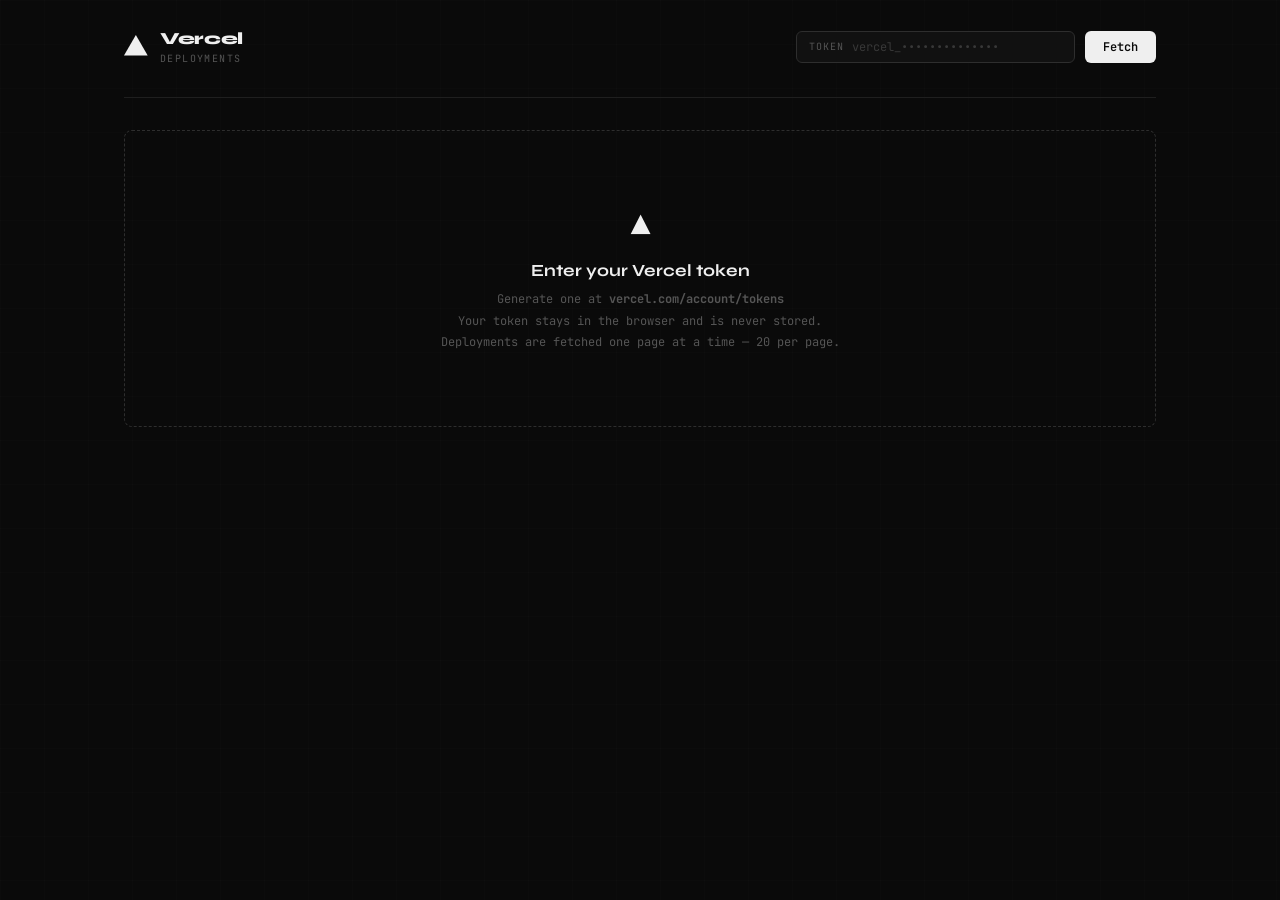
==== index.html @ 57585234 "EC" ====
<!DOCTYPE html>
<html lang="en">
<head>
  <meta charset="UTF-8" />
  <meta name="viewport" content="width=device-width, initial-scale=1.0" />
  <title>Vercel Deployments</title>
  <link href="https://fonts.googleapis.com/css2?family=JetBrains+Mono:wght@300;400;500;600&family=Syne:wght@400;600;700;800&display=swap" rel="stylesheet" />
  <style>
    :root {
      --bg: #0a0a0a;
      --surface: #111111;
      --surface2: #181818;
      --surface3: #1e1e1e;
      --border: #1f1f1f;
      --border-bright: #2e2e2e;
      --text: #efefef;
      --muted: #555;
      --green: #00e599;
      --green-dim: rgba(0,229,153,0.08);
      --yellow: #f5a623;
      --yellow-dim: rgba(245,166,35,0.08);
      --red: #ff4f4f;
      --red-dim: rgba(255,79,79,0.08);
      --blue: #4f8ef7;
      --blue-dim: rgba(79,142,247,0.08);
    }

    *, *::before, *::after { box-sizing: border-box; margin: 0; padding: 0; }

    body {
      background: var(--bg);
      color: var(--text);
      font-family: 'JetBrains Mono', monospace;
      min-height: 100vh;
      overflow-x: hidden;
    }

    body::before {
      content: '';
      position: fixed; inset: 0;
      background-image:
        linear-gradient(rgba(255,255,255,0.012) 1px, transparent 1px),
        linear-gradient(90deg, rgba(255,255,255,0.012) 1px, transparent 1px);
      background-size: 44px 44px;
      pointer-events: none; z-index: 0;
    }

    .container {
      max-width: 1080px;
      margin: 0 auto;
      padding: 0 24px 100px;
      position: relative; z-index: 1;
    }

    /* Header */
    header {
      display: flex; align-items: center; justify-content: space-between;
      padding: 28px 0 32px;
      border-bottom: 1px solid var(--border);
      margin-bottom: 32px;
      gap: 16px; flex-wrap: wrap;
    }

    .logo { display: flex; align-items: center; gap: 12px; }
    .logo svg { width: 24px; height: 24px; fill: var(--text); }
    .logo-text { font-family: 'Syne', sans-serif; font-size: 17px; font-weight: 800; letter-spacing: -0.02em; }
    .logo-sub { font-size: 10px; color: var(--muted); letter-spacing: 0.14em; text-transform: uppercase; margin-top: 3px; }

    .header-right { display: flex; align-items: center; gap: 10px; flex-wrap: wrap; }

    .token-field {
      display: flex; align-items: center; gap: 8px;
      background: var(--surface); border: 1px solid var(--border-bright);
      border-radius: 6px; padding: 7px 12px; font-size: 12px;
    }
    .token-field label { color: var(--muted); white-space: nowrap; font-size: 10px; letter-spacing: 0.1em; }
    .token-field input {
      background: transparent; border: none; outline: none;
      color: var(--text); font-family: 'JetBrains Mono', monospace;
      font-size: 12px; width: 210px;
    }
    .token-field input::placeholder { color: #383838; }

    .btn {
      background: var(--text); color: var(--bg);
      border: none; border-radius: 6px; padding: 8px 18px;
      font-family: 'JetBrains Mono', monospace; font-size: 12px; font-weight: 600;
      cursor: pointer; transition: opacity 0.15s; white-space: nowrap;
    }
    .btn:hover { opacity: 0.82; }
    .btn:disabled { opacity: 0.35; cursor: not-allowed; }

    /* Stats Bar */
    .stats-bar {
      display: grid; grid-template-columns: repeat(4,1fr);
      gap: 1px; background: var(--border);
      border: 1px solid var(--border); border-radius: 8px;
      overflow: hidden; margin-bottom: 28px;
    }
    .stat { background: var(--surface); padding: 18px 22px; display: flex; flex-direction: column; gap: 5px; }
    .stat-value { font-family: 'Syne', sans-serif; font-size: 26px; font-weight: 800; letter-spacing: -0.03em; line-height: 1; }
    .stat-label { font-size: 9px; color: var(--muted); letter-spacing: 0.14em; text-transform: uppercase; }

    /* Controls */
    .controls { display: flex; align-items: center; gap: 10px; margin-bottom: 24px; flex-wrap: wrap; }
    .search-wrap { position: relative; flex: 1; min-width: 180px; }
    .search-wrap input {
      width: 100%; background: var(--surface); border: 1px solid var(--border-bright);
      border-radius: 6px; padding: 8px 12px 8px 34px;
      color: var(--text); font-family: 'JetBrains Mono', monospace;
      font-size: 12px; outline: none; transition: border-color 0.2s;
    }
    .search-wrap input:focus { border-color: #444; }
    .search-wrap input::placeholder { color: #383838; }
    .search-icon {
      position: absolute; left: 10px; top: 50%; transform: translateY(-50%);
      color: var(--muted); font-size: 14px; pointer-events: none;
    }

    .filter-btn {
      background: var(--surface); border: 1px solid var(--border-bright);
      border-radius: 6px; padding: 8px 13px;
      color: var(--muted); font-family: 'JetBrains Mono', monospace;
      font-size: 11px; cursor: pointer; transition: all 0.15s; letter-spacing: 0.05em;
    }
    .filter-btn:hover, .filter-btn.active { border-color: #555; color: var(--text); }
    .filter-btn.active { background: var(--surface2); }

    /* Commit Group */
    .commit-group { margin-bottom: 18px; animation: groupIn 0.3s ease both; }
    @keyframes groupIn { from { opacity: 0; transform: translateY(8px); } to { opacity: 1; transform: translateY(0); } }

    .commit-header {
      display: flex; align-items: flex-start; gap: 12px;
      padding: 13px 16px;
      background: var(--surface2);
      border: 1px solid var(--border-bright);
      border-radius: 8px 8px 0 0; border-bottom: none;
    }

    .commit-dot {
      width: 8px; height: 8px; border-radius: 50%;
      background: var(--border-bright);
      margin-top: 6px; flex-shrink: 0;
    }

    .commit-info { flex: 1; min-width: 0; }

    .commit-message {
      font-family: 'Syne', sans-serif; font-size: 13px; font-weight: 700;
      color: var(--text);
      white-space: nowrap; overflow: hidden; text-overflow: ellipsis; max-width: 680px;
    }

    .commit-meta { display: flex; align-items: center; gap: 8px; margin-top: 6px; flex-wrap: wrap; }

    .commit-sha { font-size: 10px; color: var(--muted); font-family: 'JetBrains Mono', monospace; }
    .commit-sha span { color: #666; }

    .commit-branch {
      display: inline-flex; align-items: center; gap: 4px;
      background: var(--surface3); border: 1px solid var(--border-bright);
      border-radius: 4px; padding: 2px 8px; font-size: 10px; color: var(--muted);
    }

    .commit-time { font-size: 10px; color: var(--muted); }

    .deploy-count {
      font-size: 10px; color: var(--muted);
      background: var(--surface3); border: 1px solid var(--border-bright);
      border-radius: 100px; padding: 1px 8px;
    }

    /* Table inside commit group */
    .group-table-wrap {
      border: 1px solid var(--border-bright);
      border-radius: 0 0 8px 8px; overflow: hidden;
    }

    table { width: 100%; border-collapse: collapse; }

    thead tr { background: var(--surface); border-bottom: 1px solid var(--border-bright); }
    th {
      text-align: left; padding: 9px 16px;
      font-size: 10px; color: var(--muted);
      letter-spacing: 0.12em; text-transform: uppercase; font-weight: 400; white-space: nowrap;
    }

    tbody tr { border-bottom: 1px solid var(--border); transition: background 0.1s; }
    tbody tr:last-child { border-bottom: none; }
    tbody tr:hover { background: var(--surface2); }

    td { padding: 11px 16px; font-size: 12px; vertical-align: middle; }

    .project-name { font-family: 'Syne', sans-serif; font-weight: 600; font-size: 13px; color: var(--text); }

    .url-link { color: var(--muted); text-decoration: none; font-size: 11px; transition: color 0.15s; }
    .url-link:hover { color: var(--text); text-decoration: underline; }

    .badge {
      display: inline-flex; align-items: center; gap: 5px;
      padding: 3px 9px; border-radius: 100px;
      font-size: 10px; font-weight: 500; letter-spacing: 0.04em;
    }
    .badge::before { content: ''; width: 5px; height: 5px; border-radius: 50%; flex-shrink: 0; }
    .badge-ready    { background: var(--green-dim); color: var(--green); }
    .badge-ready::before { background: var(--green); box-shadow: 0 0 5px var(--green); }
    .badge-building { background: var(--yellow-dim); color: var(--yellow); }
    .badge-building::before { background: var(--yellow); animation: pulse 1s infinite; }
    .badge-error    { background: var(--red-dim); color: var(--red); }
    .badge-error::before { background: var(--red); }
    .badge-queued   { background: var(--blue-dim); color: var(--blue); }
    .badge-queued::before { background: var(--blue); }
    @keyframes pulse { 0%,100%{opacity:1}50%{opacity:.35} }

    .env-tag {
      background: var(--surface3); border: 1px solid var(--border-bright);
      border-radius: 3px; padding: 1px 7px;
      font-size: 10px; color: var(--muted); text-transform: uppercase; letter-spacing: 0.07em;
    }

    .time-ago { color: var(--muted); font-size: 11px; }

    /* Cancel buttons */
    .cancel-btn {
      display: inline-flex; align-items: center; gap: 5px;
      background: transparent;
      border: 1px solid #3a1a1a;
      border-radius: 5px; padding: 3px 10px;
      color: #884444; font-family: 'JetBrains Mono', monospace;
      font-size: 10px; letter-spacing: 0.04em;
      cursor: pointer; transition: all 0.15s; white-space: nowrap;
    }
    .cancel-btn:hover:not(:disabled) {
      border-color: var(--red); color: var(--red);
      background: var(--red-dim);
    }
    .cancel-btn:disabled { opacity: 0.3; cursor: not-allowed; }
    .cancel-btn.canceling {
      border-color: #553333; color: #553333; cursor: wait;
    }
    .cancel-btn.done {
      border-color: #2a2a2a; color: var(--muted); cursor: default;
    }

    /* Group cancel lives in header right side */
    .commit-header-actions { display: flex; align-items: center; gap: 8px; flex-shrink: 0; margin-left: auto; padding-left: 12px; }

    /* Confirm overlay */
    .confirm-overlay {
      position: fixed; inset: 0; background: rgba(0,0,0,0.7);
      display: flex; align-items: center; justify-content: center;
      z-index: 9999; animation: fadeIn 0.15s ease;
    }
    @keyframes fadeIn { from{opacity:0} to{opacity:1} }
    .confirm-box {
      background: var(--surface2); border: 1px solid var(--border-bright);
      border-radius: 10px; padding: 28px 32px; max-width: 380px; width: 90%;
      animation: slideUp 0.18s ease;
    }
    @keyframes slideUp { from{transform:translateY(12px);opacity:0} to{transform:translateY(0);opacity:1} }
    .confirm-title { font-family: 'Syne', sans-serif; font-size: 15px; font-weight: 700; margin-bottom: 8px; }
    .confirm-sub { font-size: 11px; color: var(--muted); line-height: 1.7; margin-bottom: 20px; }
    .confirm-actions { display: flex; gap: 8px; justify-content: flex-end; }
    .confirm-no {
      background: transparent; border: 1px solid var(--border-bright);
      border-radius: 5px; padding: 7px 16px;
      color: var(--muted); font-family: 'JetBrains Mono', monospace;
      font-size: 11px; cursor: pointer; transition: all 0.15s;
    }
    .confirm-no:hover { border-color: #555; color: var(--text); }
    .confirm-yes {
      background: var(--red-dim); border: 1px solid var(--red);
      border-radius: 5px; padding: 7px 16px;
      color: var(--red); font-family: 'JetBrains Mono', monospace;
      font-size: 11px; font-weight: 600; cursor: pointer; transition: all 0.15s;
    }
    .confirm-yes:hover { background: rgba(255,79,79,0.18); }

    /* State boxes */
    .state-box {
      text-align: center; padding: 72px 24px;
      border: 1px dashed var(--border-bright); border-radius: 8px;
    }
    .state-box .icon { font-size: 32px; margin-bottom: 14px; }
    .state-box .title { font-family: 'Syne', sans-serif; font-size: 17px; font-weight: 700; margin-bottom: 8px; }
    .state-box .sub { font-size: 12px; color: var(--muted); line-height: 1.8; }

    .spinner {
      display: inline-block; width: 16px; height: 16px;
      border: 2px solid var(--border-bright); border-top-color: var(--text);
      border-radius: 50%; animation: spin 0.65s linear infinite;
      vertical-align: middle; margin-right: 6px;
    }
    @keyframes spin { to { transform: rotate(360deg); } }

    /* Pager */
    .pager {
      display: flex; align-items: center; justify-content: space-between;
      padding: 20px 0 0; font-size: 11px; color: var(--muted);
    }
    .page-btns { display: flex; gap: 6px; }
    .page-btn {
      background: var(--surface); border: 1px solid var(--border-bright);
      border-radius: 5px; padding: 6px 14px;
      color: var(--muted); font-family: 'JetBrains Mono', monospace;
      font-size: 11px; cursor: pointer; transition: all 0.15s;
    }
    .page-btn:hover:not(:disabled) { border-color: #555; color: var(--text); }
    .page-btn:disabled { opacity: 0.3; cursor: not-allowed; }

    .page-dots { display: flex; gap: 5px; align-items: center; }
    .page-dot {
      width: 6px; height: 6px; border-radius: 50%;
      background: var(--border-bright); cursor: pointer; transition: background 0.15s;
    }
    .page-dot.active { background: var(--text); }
    .page-dot:hover { background: #555; }

    /* Toast */
    #toast {
      position: fixed; bottom: 22px; right: 22px;
      background: var(--surface); border: 1px solid var(--border-bright);
      border-radius: 7px; padding: 11px 16px;
      font-size: 12px; color: var(--text);
      z-index: 999; opacity: 0; transform: translateY(8px);
      transition: all 0.22s; pointer-events: none;
    }
    #toast.show { opacity: 1; transform: translateY(0); }
    #toast.err  { border-color: var(--red); color: var(--red); }

    @media (max-width: 680px) {
      .stats-bar { grid-template-columns: repeat(2,1fr); }
      .token-field input { width: 140px; }
      th:nth-child(4), td:nth-child(4) { display: none; }
    }
  </style>
</head>
<body>
<div class="container">

  <!-- Header -->
  <header>
    <div class="logo">
      <svg viewBox="0 0 76 76" xmlns="http://www.w3.org/2000/svg"><path d="M37.5274 0L75.0548 65H0L37.5274 0Z"/></svg>
      <div>
        <div class="logo-text">Vercel</div>
        <div class="logo-sub">Deployments</div>
      </div>
    </div>
    <div class="header-right">
      <div class="token-field">
        <label>TOKEN</label>
        <input id="tokenInput" type="password" placeholder="vercel_••••••••••••••" autocomplete="off" />
      </div>
      <button class="btn" id="fetchBtn" onclick="startFresh()">Fetch</button>
    </div>
  </header>

  <!-- Stats -->
  <div class="stats-bar" id="statsBar" style="display:none">
    <div class="stat">
      <div class="stat-value" id="statTotal">—</div>
      <div class="stat-label">This page</div>
    </div>
    <div class="stat">
      <div class="stat-value" style="color:var(--green)" id="statReady">—</div>
      <div class="stat-label">Ready</div>
    </div>
    <div class="stat">
      <div class="stat-value" style="color:var(--yellow)" id="statBuilding">—</div>
      <div class="stat-label">Building</div>
    </div>
    <div class="stat">
      <div class="stat-value" style="color:var(--red)" id="statError">—</div>
      <div class="stat-label">Error</div>
    </div>
  </div>

  <!-- Controls -->
  <div class="controls" id="controls" style="display:none">
    <div class="search-wrap">
      <span class="search-icon">⌕</span>
      <input id="searchInput" type="text" placeholder="Search project, URL or branch…" />
    </div>
    <button class="filter-btn active" data-filter="ALL"      onclick="setFilter(this)">All</button>
    <button class="filter-btn"        data-filter="READY"    onclick="setFilter(this)">Ready</button>
    <button class="filter-btn"        data-filter="BUILDING" onclick="setFilter(this)">Building</button>
    <button class="filter-btn"        data-filter="ERROR"    onclick="setFilter(this)">Error</button>
    <button class="filter-btn"        data-filter="QUEUED"   onclick="setFilter(this)">Queued</button>
  </div>

  <!-- Main area -->
  <div id="mainArea">
    <div class="state-box">
      <div class="icon">▲</div>
      <div class="title">Enter your Vercel token</div>
      <div class="sub">
        Generate one at <strong>vercel.com/account/tokens</strong><br/>
        Your token stays in the browser and is never stored.<br/>
        Deployments are fetched one page at a time — 20 per page.
      </div>
    </div>
  </div>

  <!-- Pager -->
  <div class="pager" id="pager" style="display:none">
    <span id="pageInfo"></span>
    <div style="display:flex;align-items:center;gap:12px">
      <div class="page-dots" id="pageDots"></div>
      <div class="page-btns">
        <button class="page-btn" id="prevBtn" onclick="goPage(currentPage-1)">← Prev</button>
        <button class="page-btn" id="nextBtn" onclick="goPage(currentPage+1)">Next →</button>
      </div>
    </div>
  </div>

</div>
<div id="toast"></div>

<script>
// ── Config ────────────────────────────────────────────────────
const PAGE_SIZE = 20;
const MAX_DOTS  = 8;

// ── State ─────────────────────────────────────────────────────
let token         = '';
let currentPage   = 1;
let totalFetched  = 0;
let hasMore       = true;
let currentFilter = 'ALL';
let searchQ       = '';

// cache[pageNumber] = { deployments: [], nextCursor: string|null }
const cache = {};

// ── Entry ─────────────────────────────────────────────────────
async function startFresh() {
  token = document.getElementById('tokenInput').value.trim();
  if (!token) { showToast('Paste your Vercel API token first.', true); return; }
  Object.keys(cache).forEach(k => delete cache[k]);
  currentPage = 1; totalFetched = 0; hasMore = true;
  document.getElementById('statsBar').style.display = 'grid';
  document.getElementById('controls').style.display = 'flex';
  await goPage(1);
}

// ── Navigation ────────────────────────────────────────────────
async function goPage(n) {
  if (n < 1) return;
  // Can only advance to a page we have the cursor for
  if (n > 1 && !cache[n - 1]) return;
  // Don't go beyond if we know there's no more
  if (!hasMore && !cache[n]) return;
  currentPage = n;
  await loadPage(n);
}

// ── Fetch exactly one page ────────────────────────────────────
async function loadPage(n) {
  const btn = document.getElementById('fetchBtn');
  btn.disabled = true; btn.textContent = 'Loading…';
  setMain(`<div class="state-box">
    <div class="icon"><span class="spinner"></span></div>
    <div class="title">Loading page ${n}…</div>
    <div class="sub">Fetching up to ${PAGE_SIZE} deployments</div>
  </div>`);

  try {
    if (!cache[n]) {
      // Build URL: page 1 = fresh, page N = use cursor stored from page N-1
      let url = `https://api.vercel.com/v6/deployments?limit=${PAGE_SIZE}`;
      if (n > 1 && cache[n - 1]?.nextCursor) {
        url += `&until=${cache[n - 1].nextCursor}`;
      }

      const res = await fetch(url, { headers: { Authorization: `Bearer ${token}` } });
      if (!res.ok) {
        const err = await res.json().catch(() => ({}));
        throw new Error(err.error?.message || `HTTP ${res.status}`);
      }
      const data = await res.json();
      const deployments = data.deployments || [];
      const nextCursor  = data.pagination?.next || null;

      hasMore = !!(nextCursor && deployments.length >= PAGE_SIZE);
      cache[n] = { deployments, nextCursor };
      totalFetched = Math.max(totalFetched, (n - 1) * PAGE_SIZE + deployments.length);
    }

    const { deployments } = cache[n];
    updateStats(deployments);
    renderGroups(deployments);
    updatePager();
    showToast(`Page ${n} · ${cache[n].deployments.length} deployments`);
  } catch (e) {
    setMain(`<div class="state-box"><div class="icon">✕</div>
      <div class="title">Failed to fetch</div>
      <div class="sub">${esc(e.message)}<br/><br/>Check your token and try again.</div></div>`);
    showToast(e.message, true);
  }

  btn.disabled = false; btn.textContent = 'Fetch';
}

// ── Render: group by commit SHA ───────────────────────────────
function renderGroups(deployments) {
  // Apply local filter + search on this page's data
  const q = searchQ.toLowerCase();
  const filtered = deployments.filter(d => {
    const stateOk = currentFilter === 'ALL' || d.state === currentFilter;
    const msg = d.meta?.githubCommitMessage || d.meta?.gitlabCommitMessage || '';
    const searchOk = !q || [d.name, d.url, msg, d.meta?.githubCommitRef, d.meta?.branchAlias]
      .filter(Boolean).some(v => v.toLowerCase().includes(q));
    return stateOk && searchOk;
  });

  if (filtered.length === 0) {
    setMain('<div class="state-box"><div class="icon">○</div><div class="title">No deployments match</div><div class="sub">Adjust filters or search, or try another page.</div></div>');
    return;
  }

  // Build ordered groups by commit key
  const order = [];
  const map   = new Map();

  filtered.forEach(d => {
    const sha = d.meta?.githubCommitSha
             || d.meta?.gitlabCommitSha
             || d.meta?.bitbucketCommitSha
             || null;

    // Fallback key: group by project + commit message, otherwise by uid
    const key = sha
      || (d.meta?.githubCommitMessage
          ? `msg::${d.name}::${d.meta.githubCommitMessage}`
          : `uid::${d.uid}`);

    if (!map.has(key)) {
      map.set(key, {
        sha,
        short: sha ? sha.slice(0, 7) : null,
        message: d.meta?.githubCommitMessage
               || d.meta?.gitlabCommitMessage
               || d.meta?.bitbucketCommitMessage
               || '(no commit message)',
        branch:  d.meta?.githubCommitRef
               || d.meta?.branchAlias
               || d.gitSource?.branch
               || 'main',
        author:  d.meta?.githubCommitAuthorName
               || d.meta?.gitlabCommitAuthorName
               || '',
        createdAt: d.createdAt,
        items: [],
      });
      order.push(key);
    }
    map.get(key).items.push(d);
  });

  let html = '';
  order.forEach((key, gi) => {
    const g = map.get(key);

    const cancellable = g.items.filter(d => d.state === 'BUILDING' || d.state === 'QUEUED');

    const rows = g.items.map(d => {
      const canCancel = d.state === 'BUILDING' || d.state === 'QUEUED';
      const cancelCell = canCancel
        ? `<button class="cancel-btn" id="cbtn-${d.uid}" data-uid="${d.uid}" data-name="${esc(d.name)}">✕ Cancel</button>`
        : `<span style="font-size:10px;color:var(--border-bright)">—</span>`;
      return `
      <tr id="row-${d.uid}">
        <td><span class="project-name">${esc(d.name)}</span></td>
        <td id="status-${d.uid}">${statusBadge(d.state)}</td>
        <td><a class="url-link" href="https://${esc(d.url)}" target="_blank" rel="noopener">${esc(d.url)}</a></td>
        <td><span class="env-tag">${esc(d.target || 'preview')}</span></td>
        <td class="time-ago">${timeAgo(d.createdAt)}</td>
        <td>${cancelCell}</td>
      </tr>`;
    }).join('');

    const groupCancelPlaceholder = cancellable.length > 0
      ? `<button class="cancel-btn" data-group-key="${gi}">✕ Cancel all (${cancellable.length})</button>`
      : '';

    html += `
      <div class="commit-group" style="animation-delay:${gi * 45}ms">
        <div class="commit-header">
          <div class="commit-dot"></div>
          <div class="commit-info">
            <div class="commit-message">${esc(g.message)}</div>
            <div class="commit-meta">
              ${g.short ? `<span class="commit-sha"><span>${g.short}</span></span>` : ''}
              <span class="commit-branch">⎇ ${esc(g.branch)}</span>
              ${g.author ? `<span class="commit-time">${esc(g.author)}</span>` : ''}
              <span class="commit-time">${timeAgo(g.createdAt)}</span>
              <span class="deploy-count">${g.items.length} deployment${g.items.length > 1 ? 's' : ''}</span>
            </div>
          </div>
          <div class="commit-header-actions">${groupCancelPlaceholder}</div>
        </div>
        <div class="group-table-wrap">
          <table>
            <thead><tr>
              <th>Project</th><th>Status</th><th>URL</th><th>Env</th><th>Age</th><th>Action</th>
            </tr></thead>
            <tbody>${rows}</tbody>
          </table>
        </div>
      </div>`;
  });

  setMain(html);

  // Wire up all cancel buttons via addEventListener (avoids onclick/JSON quoting issues)
  // Per-deployment cancel buttons
  document.querySelectorAll('.cancel-btn[data-uid]').forEach(btn => {
    const uid  = btn.dataset.uid;
    const name = btn.dataset.name || uid;
    const k = regCancel([uid], `Cancel deployment of <strong>${name}</strong>?`);
    btn.addEventListener('click', () => confirmCancel(k));
  });

  // Group-level cancel buttons
  document.querySelectorAll('.cancel-btn[data-group-key]').forEach(btn => {
    // Find sibling row buttons in this group to gather uids
    const groupEl = btn.closest('.commit-group');
    const rowBtns = groupEl ? groupEl.querySelectorAll('tbody .cancel-btn[data-uid]') : [];
    const uids = Array.from(rowBtns).map(b => b.dataset.uid).filter(Boolean);
    if (uids.length > 0) {
      const k = regCancel(uids, `Cancel all ${uids.length} active deployment${uids.length > 1 ? 's' : ''} in this commit?`);
      btn.addEventListener('click', () => confirmCancel(k));
    }
  });
}

// ── Stats (for current page) ──────────────────────────────────
function updateStats(deployments) {
  const c = s => deployments.filter(d => d.state === s).length;
  document.getElementById('statTotal').textContent    = deployments.length;
  document.getElementById('statReady').textContent    = c('READY');
  document.getElementById('statBuilding').textContent = c('BUILDING');
  document.getElementById('statError').textContent    = c('ERROR');
}

// ── Pager UI ──────────────────────────────────────────────────
function updatePager() {
  document.getElementById('pager').style.display = 'flex';

  const knownPages = Object.keys(cache).filter(k => /^\d+$/.test(k)).length;
  const showNext   = hasMore || !!cache[currentPage]?.nextCursor;

  document.getElementById('prevBtn').disabled = currentPage <= 1;
  document.getElementById('nextBtn').disabled = !showNext;

  const total = hasMore ? `${totalFetched}+` : totalFetched;
  document.getElementById('pageInfo').textContent =
    `Page ${currentPage}${knownPages > 1 ? ' of ' + (hasMore ? knownPages + '+' : knownPages) : ''} · ${total} total`;

  // Dots
  const visibleDots = Math.min(knownPages + (hasMore ? 1 : 0), MAX_DOTS);
  document.getElementById('pageDots').innerHTML = Array.from({ length: visibleDots }, (_, i) => {
    const p = i + 1;
    const reachable = !!cache[p] || (p === currentPage + 1 && showNext);
    return `<div class="page-dot${p === currentPage ? ' active' : ''}"
      style="${!reachable ? 'opacity:0.35;cursor:default' : ''}"
      onclick="${reachable ? `goPage(${p})` : ''}"
      title="Page ${p}"></div>`;
  }).join('');
}

// ── Filter / Search ───────────────────────────────────────────
function setFilter(el) {
  document.querySelectorAll('.filter-btn').forEach(b => b.classList.remove('active'));
  el.classList.add('active');
  currentFilter = el.dataset.filter;
  if (cache[currentPage]) renderGroups(cache[currentPage].deployments);
}

// ── Cancel registry: avoids JSON inside onclick attrs ─────────
// Maps integer key → { uids, label }
const cancelRegistry = new Map();
let _cancelKey = 0;
function regCancel(uids, label) {
  const k = ++_cancelKey;
  cancelRegistry.set(k, { uids, label });
  return k;
}

// ── Cancel: confirm dialog ────────────────────────────────────
function confirmCancel(registryKey) {
  const entry = cancelRegistry.get(registryKey);
  if (!entry) return;
  const { uids, label } = entry;

  const overlay = document.createElement('div');
  overlay.className = 'confirm-overlay';

  const yesKey = regCancel(uids, label); // re-register so the yes-btn has its own key

  const box = document.createElement('div');
  box.className = 'confirm-box';
  box.innerHTML = `
    <div class="confirm-title">Cancel deployment${uids.length > 1 ? 's' : ''}?</div>
    <div class="confirm-sub">${label}<br/>This action cannot be undone.</div>
    <div class="confirm-actions">
      <button class="confirm-no">Keep running</button>
      <button class="confirm-yes">✕ Yes, cancel${uids.length > 1 ? ' all' : ''}</button>
    </div>`;

  box.querySelector('.confirm-no').addEventListener('click', () => overlay.remove());
  box.querySelector('.confirm-yes').addEventListener('click', () => {
    overlay.remove();
    cancelDeployments(uids);
  });

  overlay.appendChild(box);
  document.body.appendChild(overlay);
  overlay.addEventListener('click', e => { if (e.target === overlay) overlay.remove(); });
}

async function cancelDeployments(uids) {
  // Disable all involved buttons immediately
  uids.forEach(uid => {
    const btn = document.getElementById(`cbtn-${uid}`);
    if (btn) { btn.disabled = true; btn.classList.add('canceling'); btn.textContent = '⏳ Canceling…'; }
  });

  const results = await Promise.allSettled(
    uids.map(uid =>
      fetch(`https://api.vercel.com/v12/deployments/${uid}/cancel`, {
        method: 'PATCH',
        headers: { Authorization: `Bearer ${token}` },
      }).then(async r => {
        if (!r.ok) { const e = await r.json().catch(() => ({})); throw new Error(e?.error?.message || `HTTP ${r.status}`); }
        return uid;
      })
    )
  );

  let ok = 0, fail = 0;
  results.forEach((r, i) => {
    const uid = uids[i];
    const btn      = document.getElementById(`cbtn-${uid}`);
    const statusEl = document.getElementById(`status-${uid}`);
    if (r.status === 'fulfilled') {
      ok++;
      if (btn)      { btn.classList.remove('canceling'); btn.classList.add('done'); btn.textContent = '✓ Canceled'; }
      if (statusEl) { statusEl.innerHTML = statusBadge('CANCELED'); }
      if (cache[currentPage]) {
        const d = cache[currentPage].deployments.find(x => x.uid === uid);
        if (d) d.state = 'CANCELED';
      }
    } else {
      fail++;
      if (btn) { btn.disabled = false; btn.classList.remove('canceling'); btn.textContent = '✕ Cancel'; }
    }
  });

  if (ok > 0 && fail === 0) showToast(`Canceled ${ok} deployment${ok > 1 ? 's' : ''} ✓`);
  else if (ok > 0)           showToast(`${ok} canceled, ${fail} failed`, true);
  else                       showToast(`Failed to cancel ${fail} deployment${fail > 1 ? 's' : ''}`, true);

  updateGroupCancelButtons();
}

function updateGroupCancelButtons() {
  document.querySelectorAll('.commit-group').forEach(groupEl => {
    const actionsEl = groupEl.querySelector('.commit-header-actions');
    if (!actionsEl) return;
    // Collect active uids from row-level buttons that are still cancellable
    const rowBtns = groupEl.querySelectorAll('tbody .cancel-btn:not(.done):not(:disabled)');
    const uids = Array.from(rowBtns).map(b => b.dataset.uid).filter(Boolean);
    if (uids.length > 0) {
      const k = regCancel(uids, `Cancel all ${uids.length} active deployment${uids.length > 1 ? 's' : ''} in this commit?`);
      const newBtn = document.createElement('button');
      newBtn.className = 'cancel-btn';
      newBtn.title = 'Cancel all active deployments in this commit';
      newBtn.textContent = `✕ Cancel all (${uids.length})`;
      newBtn.addEventListener('click', () => confirmCancel(k));
      actionsEl.replaceChildren(newBtn);
    } else {
      actionsEl.replaceChildren();
    }
  });
}

// ── Helpers ───────────────────────────────────────────────────
function statusBadge(state) {
  const m = { READY:['badge-ready','Ready'], BUILDING:['badge-building','Building'],
              ERROR:['badge-error','Error'], QUEUED:['badge-queued','Queued'],
              CANCELED:['badge-error','Canceled'] };
  const [cls, label] = m[state] || ['badge-queued', state];
  return `<span class="badge ${cls}">${label}</span>`;
}

function timeAgo(ms) {
  if (!ms) return '—';
  const diff = Date.now() - ms, s = Math.floor(diff/1000);
  if (s < 60)  return `${s}s ago`;
  const m = Math.floor(s/60);
  if (m < 60)  return `${m}m ago`;
  const h = Math.floor(m/60);
  if (h < 24)  return `${h}h ago`;
  const d = Math.floor(h/24);
  if (d < 30)  return `${d}d ago`;
  return new Date(ms).toLocaleDateString();
}

function esc(str = '') {
  return String(str).replace(/&/g,'&amp;').replace(/</g,'&lt;')
    .replace(/>/g,'&gt;').replace(/"/g,'&quot;');
}

function setMain(html) { document.getElementById('mainArea').innerHTML = html; }

let _toast;
function showToast(msg, err = false) {
  const t = document.getElementById('toast');
  t.textContent = msg; t.className = err ? 'show err' : 'show';
  clearTimeout(_toast); _toast = setTimeout(() => t.className = '', 2800);
}

// ── Init ──────────────────────────────────────────────────────
document.addEventListener('DOMContentLoaded', () => {
  document.getElementById('tokenInput').addEventListener('keydown', e => {
    if (e.key === 'Enter') startFresh();
  });
  let _sb;
  document.getElementById('searchInput').addEventListener('input', e => {
    searchQ = e.target.value;
    clearTimeout(_sb);
    _sb = setTimeout(() => {
      if (cache[currentPage]) renderGroups(cache[currentPage].deployments);
    }, 200);
  });
});
</script>
</body>
</html>
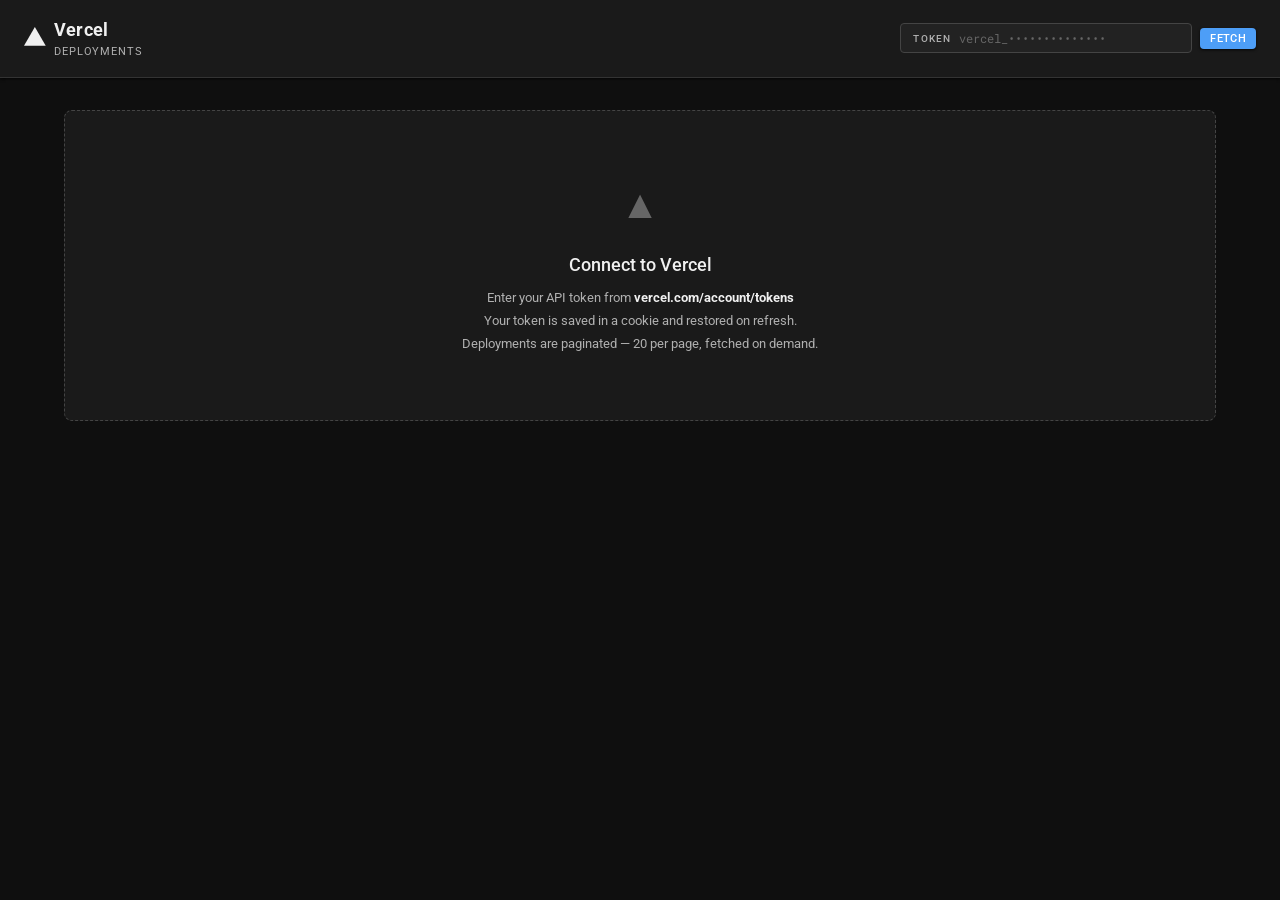
==== commit f7c93071: "New Ui" ====
--- a/index.html
+++ b/index.html
@@ -1,429 +1,1078 @@
 <!DOCTYPE html>
 <html lang="en">
 <head>
-  <meta charset="UTF-8" />
-  <meta name="viewport" content="width=device-width, initial-scale=1.0" />
-  <title>Vercel Deployments</title>
-  <link href="https://fonts.googleapis.com/css2?family=JetBrains+Mono:wght@300;400;500;600&family=Syne:wght@400;600;700;800&display=swap" rel="stylesheet" />
-  <style>
-    :root {
-      --bg: #0a0a0a;
-      --surface: #111111;
-      --surface2: #181818;
-      --surface3: #1e1e1e;
-      --border: #1f1f1f;
-      --border-bright: #2e2e2e;
-      --text: #efefef;
-      --muted: #555;
-      --green: #00e599;
-      --green-dim: rgba(0,229,153,0.08);
-      --yellow: #f5a623;
-      --yellow-dim: rgba(245,166,35,0.08);
-      --red: #ff4f4f;
-      --red-dim: rgba(255,79,79,0.08);
-      --blue: #4f8ef7;
-      --blue-dim: rgba(79,142,247,0.08);
-    }
-
-    *, *::before, *::after { box-sizing: border-box; margin: 0; padding: 0; }
-
-    body {
-      background: var(--bg);
-      color: var(--text);
-      font-family: 'JetBrains Mono', monospace;
-      min-height: 100vh;
-      overflow-x: hidden;
-    }
-
-    body::before {
-      content: '';
-      position: fixed; inset: 0;
-      background-image:
-        linear-gradient(rgba(255,255,255,0.012) 1px, transparent 1px),
-        linear-gradient(90deg, rgba(255,255,255,0.012) 1px, transparent 1px);
-      background-size: 44px 44px;
-      pointer-events: none; z-index: 0;
-    }
-
-    .container {
-      max-width: 1080px;
-      margin: 0 auto;
-      padding: 0 24px 100px;
-      position: relative; z-index: 1;
-    }
-
-    /* Header */
-    header {
-      display: flex; align-items: center; justify-content: space-between;
-      padding: 28px 0 32px;
-      border-bottom: 1px solid var(--border);
-      margin-bottom: 32px;
-      gap: 16px; flex-wrap: wrap;
-    }
-
-    .logo { display: flex; align-items: center; gap: 12px; }
-    .logo svg { width: 24px; height: 24px; fill: var(--text); }
-    .logo-text { font-family: 'Syne', sans-serif; font-size: 17px; font-weight: 800; letter-spacing: -0.02em; }
-    .logo-sub { font-size: 10px; color: var(--muted); letter-spacing: 0.14em; text-transform: uppercase; margin-top: 3px; }
-
-    .header-right { display: flex; align-items: center; gap: 10px; flex-wrap: wrap; }
-
-    .token-field {
-      display: flex; align-items: center; gap: 8px;
-      background: var(--surface); border: 1px solid var(--border-bright);
-      border-radius: 6px; padding: 7px 12px; font-size: 12px;
-    }
-    .token-field label { color: var(--muted); white-space: nowrap; font-size: 10px; letter-spacing: 0.1em; }
-    .token-field input {
-      background: transparent; border: none; outline: none;
-      color: var(--text); font-family: 'JetBrains Mono', monospace;
-      font-size: 12px; width: 210px;
-    }
-    .token-field input::placeholder { color: #383838; }
-
-    .btn {
-      background: var(--text); color: var(--bg);
-      border: none; border-radius: 6px; padding: 8px 18px;
-      font-family: 'JetBrains Mono', monospace; font-size: 12px; font-weight: 600;
-      cursor: pointer; transition: opacity 0.15s; white-space: nowrap;
-    }
-    .btn:hover { opacity: 0.82; }
-    .btn:disabled { opacity: 0.35; cursor: not-allowed; }
-
-    /* Stats Bar */
-    .stats-bar {
-      display: grid; grid-template-columns: repeat(4,1fr);
-      gap: 1px; background: var(--border);
-      border: 1px solid var(--border); border-radius: 8px;
-      overflow: hidden; margin-bottom: 28px;
-    }
-    .stat { background: var(--surface); padding: 18px 22px; display: flex; flex-direction: column; gap: 5px; }
-    .stat-value { font-family: 'Syne', sans-serif; font-size: 26px; font-weight: 800; letter-spacing: -0.03em; line-height: 1; }
-    .stat-label { font-size: 9px; color: var(--muted); letter-spacing: 0.14em; text-transform: uppercase; }
-
-    /* Controls */
-    .controls { display: flex; align-items: center; gap: 10px; margin-bottom: 24px; flex-wrap: wrap; }
-    .search-wrap { position: relative; flex: 1; min-width: 180px; }
-    .search-wrap input {
-      width: 100%; background: var(--surface); border: 1px solid var(--border-bright);
-      border-radius: 6px; padding: 8px 12px 8px 34px;
-      color: var(--text); font-family: 'JetBrains Mono', monospace;
-      font-size: 12px; outline: none; transition: border-color 0.2s;
-    }
-    .search-wrap input:focus { border-color: #444; }
-    .search-wrap input::placeholder { color: #383838; }
-    .search-icon {
-      position: absolute; left: 10px; top: 50%; transform: translateY(-50%);
-      color: var(--muted); font-size: 14px; pointer-events: none;
-    }
-
-    .filter-btn {
-      background: var(--surface); border: 1px solid var(--border-bright);
-      border-radius: 6px; padding: 8px 13px;
-      color: var(--muted); font-family: 'JetBrains Mono', monospace;
-      font-size: 11px; cursor: pointer; transition: all 0.15s; letter-spacing: 0.05em;
-    }
-    .filter-btn:hover, .filter-btn.active { border-color: #555; color: var(--text); }
-    .filter-btn.active { background: var(--surface2); }
-
-    /* Commit Group */
-    .commit-group { margin-bottom: 18px; animation: groupIn 0.3s ease both; }
-    @keyframes groupIn { from { opacity: 0; transform: translateY(8px); } to { opacity: 1; transform: translateY(0); } }
-
-    .commit-header {
-      display: flex; align-items: flex-start; gap: 12px;
-      padding: 13px 16px;
-      background: var(--surface2);
-      border: 1px solid var(--border-bright);
-      border-radius: 8px 8px 0 0; border-bottom: none;
-    }
-
-    .commit-dot {
-      width: 8px; height: 8px; border-radius: 50%;
-      background: var(--border-bright);
-      margin-top: 6px; flex-shrink: 0;
-    }
-
-    .commit-info { flex: 1; min-width: 0; }
-
-    .commit-message {
-      font-family: 'Syne', sans-serif; font-size: 13px; font-weight: 700;
-      color: var(--text);
-      white-space: nowrap; overflow: hidden; text-overflow: ellipsis; max-width: 680px;
-    }
-
-    .commit-meta { display: flex; align-items: center; gap: 8px; margin-top: 6px; flex-wrap: wrap; }
-
-    .commit-sha { font-size: 10px; color: var(--muted); font-family: 'JetBrains Mono', monospace; }
-    .commit-sha span { color: #666; }
-
-    .commit-branch {
-      display: inline-flex; align-items: center; gap: 4px;
-      background: var(--surface3); border: 1px solid var(--border-bright);
-      border-radius: 4px; padding: 2px 8px; font-size: 10px; color: var(--muted);
-    }
-
-    .commit-time { font-size: 10px; color: var(--muted); }
-
-    .deploy-count {
-      font-size: 10px; color: var(--muted);
-      background: var(--surface3); border: 1px solid var(--border-bright);
-      border-radius: 100px; padding: 1px 8px;
-    }
-
-    /* Table inside commit group */
-    .group-table-wrap {
-      border: 1px solid var(--border-bright);
-      border-radius: 0 0 8px 8px; overflow: hidden;
-    }
-
-    table { width: 100%; border-collapse: collapse; }
-
-    thead tr { background: var(--surface); border-bottom: 1px solid var(--border-bright); }
-    th {
-      text-align: left; padding: 9px 16px;
-      font-size: 10px; color: var(--muted);
-      letter-spacing: 0.12em; text-transform: uppercase; font-weight: 400; white-space: nowrap;
-    }
-
-    tbody tr { border-bottom: 1px solid var(--border); transition: background 0.1s; }
-    tbody tr:last-child { border-bottom: none; }
-    tbody tr:hover { background: var(--surface2); }
-
-    td { padding: 11px 16px; font-size: 12px; vertical-align: middle; }
-
-    .project-name { font-family: 'Syne', sans-serif; font-weight: 600; font-size: 13px; color: var(--text); }
-
-    .url-link { color: var(--muted); text-decoration: none; font-size: 11px; transition: color 0.15s; }
-    .url-link:hover { color: var(--text); text-decoration: underline; }
-
-    .badge {
-      display: inline-flex; align-items: center; gap: 5px;
-      padding: 3px 9px; border-radius: 100px;
-      font-size: 10px; font-weight: 500; letter-spacing: 0.04em;
-    }
-    .badge::before { content: ''; width: 5px; height: 5px; border-radius: 50%; flex-shrink: 0; }
-    .badge-ready    { background: var(--green-dim); color: var(--green); }
-    .badge-ready::before { background: var(--green); box-shadow: 0 0 5px var(--green); }
-    .badge-building { background: var(--yellow-dim); color: var(--yellow); }
-    .badge-building::before { background: var(--yellow); animation: pulse 1s infinite; }
-    .badge-error    { background: var(--red-dim); color: var(--red); }
-    .badge-error::before { background: var(--red); }
-    .badge-queued   { background: var(--blue-dim); color: var(--blue); }
-    .badge-queued::before { background: var(--blue); }
-    @keyframes pulse { 0%,100%{opacity:1}50%{opacity:.35} }
-
-    .env-tag {
-      background: var(--surface3); border: 1px solid var(--border-bright);
-      border-radius: 3px; padding: 1px 7px;
-      font-size: 10px; color: var(--muted); text-transform: uppercase; letter-spacing: 0.07em;
-    }
-
-    .time-ago { color: var(--muted); font-size: 11px; }
-
-    /* Cancel buttons */
-    .cancel-btn {
-      display: inline-flex; align-items: center; gap: 5px;
-      background: transparent;
-      border: 1px solid #3a1a1a;
-      border-radius: 5px; padding: 3px 10px;
-      color: #884444; font-family: 'JetBrains Mono', monospace;
-      font-size: 10px; letter-spacing: 0.04em;
-      cursor: pointer; transition: all 0.15s; white-space: nowrap;
-    }
-    .cancel-btn:hover:not(:disabled) {
-      border-color: var(--red); color: var(--red);
-      background: var(--red-dim);
-    }
-    .cancel-btn:disabled { opacity: 0.3; cursor: not-allowed; }
-    .cancel-btn.canceling {
-      border-color: #553333; color: #553333; cursor: wait;
-    }
-    .cancel-btn.done {
-      border-color: #2a2a2a; color: var(--muted); cursor: default;
-    }
-
-    /* Group cancel lives in header right side */
-    .commit-header-actions { display: flex; align-items: center; gap: 8px; flex-shrink: 0; margin-left: auto; padding-left: 12px; }
-
-    /* Confirm overlay */
-    .confirm-overlay {
-      position: fixed; inset: 0; background: rgba(0,0,0,0.7);
-      display: flex; align-items: center; justify-content: center;
-      z-index: 9999; animation: fadeIn 0.15s ease;
-    }
-    @keyframes fadeIn { from{opacity:0} to{opacity:1} }
-    .confirm-box {
-      background: var(--surface2); border: 1px solid var(--border-bright);
-      border-radius: 10px; padding: 28px 32px; max-width: 380px; width: 90%;
-      animation: slideUp 0.18s ease;
-    }
-    @keyframes slideUp { from{transform:translateY(12px);opacity:0} to{transform:translateY(0);opacity:1} }
-    .confirm-title { font-family: 'Syne', sans-serif; font-size: 15px; font-weight: 700; margin-bottom: 8px; }
-    .confirm-sub { font-size: 11px; color: var(--muted); line-height: 1.7; margin-bottom: 20px; }
-    .confirm-actions { display: flex; gap: 8px; justify-content: flex-end; }
-    .confirm-no {
-      background: transparent; border: 1px solid var(--border-bright);
-      border-radius: 5px; padding: 7px 16px;
-      color: var(--muted); font-family: 'JetBrains Mono', monospace;
-      font-size: 11px; cursor: pointer; transition: all 0.15s;
-    }
-    .confirm-no:hover { border-color: #555; color: var(--text); }
-    .confirm-yes {
-      background: var(--red-dim); border: 1px solid var(--red);
-      border-radius: 5px; padding: 7px 16px;
-      color: var(--red); font-family: 'JetBrains Mono', monospace;
-      font-size: 11px; font-weight: 600; cursor: pointer; transition: all 0.15s;
-    }
-    .confirm-yes:hover { background: rgba(255,79,79,0.18); }
-
-    /* State boxes */
-    .state-box {
-      text-align: center; padding: 72px 24px;
-      border: 1px dashed var(--border-bright); border-radius: 8px;
-    }
-    .state-box .icon { font-size: 32px; margin-bottom: 14px; }
-    .state-box .title { font-family: 'Syne', sans-serif; font-size: 17px; font-weight: 700; margin-bottom: 8px; }
-    .state-box .sub { font-size: 12px; color: var(--muted); line-height: 1.8; }
-
-    .spinner {
-      display: inline-block; width: 16px; height: 16px;
-      border: 2px solid var(--border-bright); border-top-color: var(--text);
-      border-radius: 50%; animation: spin 0.65s linear infinite;
-      vertical-align: middle; margin-right: 6px;
-    }
-    @keyframes spin { to { transform: rotate(360deg); } }
-
-    /* Pager */
-    .pager {
-      display: flex; align-items: center; justify-content: space-between;
-      padding: 20px 0 0; font-size: 11px; color: var(--muted);
-    }
-    .page-btns { display: flex; gap: 6px; }
-    .page-btn {
-      background: var(--surface); border: 1px solid var(--border-bright);
-      border-radius: 5px; padding: 6px 14px;
-      color: var(--muted); font-family: 'JetBrains Mono', monospace;
-      font-size: 11px; cursor: pointer; transition: all 0.15s;
-    }
-    .page-btn:hover:not(:disabled) { border-color: #555; color: var(--text); }
-    .page-btn:disabled { opacity: 0.3; cursor: not-allowed; }
-
-    .page-dots { display: flex; gap: 5px; align-items: center; }
-    .page-dot {
-      width: 6px; height: 6px; border-radius: 50%;
-      background: var(--border-bright); cursor: pointer; transition: background 0.15s;
-    }
-    .page-dot.active { background: var(--text); }
-    .page-dot:hover { background: #555; }
-
-    /* Toast */
-    #toast {
-      position: fixed; bottom: 22px; right: 22px;
-      background: var(--surface); border: 1px solid var(--border-bright);
-      border-radius: 7px; padding: 11px 16px;
-      font-size: 12px; color: var(--text);
-      z-index: 999; opacity: 0; transform: translateY(8px);
-      transition: all 0.22s; pointer-events: none;
-    }
-    #toast.show { opacity: 1; transform: translateY(0); }
-    #toast.err  { border-color: var(--red); color: var(--red); }
-
-    @media (max-width: 680px) {
-      .stats-bar { grid-template-columns: repeat(2,1fr); }
-      .token-field input { width: 140px; }
-      th:nth-child(4), td:nth-child(4) { display: none; }
-    }
-  </style>
+<meta charset="UTF-8"/>
+<meta name="viewport" content="width=device-width,initial-scale=1.0"/>
+<title>Vercel Deployments</title>
+<link href="https://fonts.googleapis.com/css2?family=Roboto:wght@400;500;700&family=Roboto+Mono:wght@400;500&display=swap" rel="stylesheet"/>
+<style>
+
+/* ═══════════════════════════════════════
+   DESIGN TOKENS
+═══════════════════════════════════════ */
+:root {
+  /* surfaces */
+  --color-bg:           #0f0f0f;
+  --color-surface:      #1a1a1a;
+  --color-surface-2:    #222222;
+  --color-surface-3:    #2a2a2a;
+
+  /* borders */
+  --color-border:       #333333;
+  --color-border-light: #444444;
+
+  /* text — high contrast */
+  --color-text-primary:   #f0f0f0;
+  --color-text-secondary: #b0b0b0;
+  --color-text-disabled:  #666666;
+
+  /* brand */
+  --color-blue:       #4d9ef7;
+  --color-blue-dim:   rgba(77,158,247,0.12);
+  --color-green:      #3ecf8e;
+  --color-green-dim:  rgba(62,207,142,0.12);
+  --color-yellow:     #f0b429;
+  --color-yellow-dim: rgba(240,180,41,0.12);
+  --color-red:        #f87171;
+  --color-red-dim:    rgba(248,113,113,0.12);
+  --color-purple:     #a78bfa;
+
+  /* material elevation */
+  --shadow-1: 0 1px 3px rgba(0,0,0,0.5), 0 1px 2px rgba(0,0,0,0.4);
+  --shadow-2: 0 3px 6px rgba(0,0,0,0.5), 0 2px 4px rgba(0,0,0,0.4);
+  --shadow-3: 0 10px 20px rgba(0,0,0,0.5), 0 3px 6px rgba(0,0,0,0.4);
+
+  /* radius */
+  --radius-sm: 4px;
+  --radius-md: 8px;
+  --radius-lg: 12px;
+
+  /* type */
+  --font-body: 'Roboto', sans-serif;
+  --font-mono: 'Roboto Mono', monospace;
+
+  /* spacing */
+  --space-xs: 4px;
+  --space-sm: 8px;
+  --space-md: 16px;
+  --space-lg: 24px;
+  --space-xl: 32px;
+}
+
+/* ═══════════════════════════════════════
+   RESET & BASE
+═══════════════════════════════════════ */
+*, *::before, *::after { box-sizing: border-box; margin: 0; padding: 0; }
+
+body {
+  background: var(--color-bg);
+  color: var(--color-text-primary);
+  font-family: var(--font-body);
+  font-size: 14px;
+  line-height: 1.5;
+  min-height: 100vh;
+  -webkit-font-smoothing: antialiased;
+}
+
+/* ═══════════════════════════════════════
+   LAYOUT
+═══════════════════════════════════════ */
+.page-wrapper {
+  max-width: 1200px;
+  margin: 0 auto;
+  padding: 0 var(--space-lg) 80px;
+}
+
+/* ═══════════════════════════════════════
+   APP BAR  (Material top bar)
+═══════════════════════════════════════ */
+.app-bar {
+  background: var(--color-surface);
+  border-bottom: 1px solid var(--color-border);
+  box-shadow: var(--shadow-1);
+  padding: var(--space-md) var(--space-lg);
+  display: flex;
+  align-items: center;
+  gap: var(--space-md);
+  flex-wrap: wrap;
+  margin-bottom: var(--space-xl);
+  position: sticky;
+  top: 0;
+  z-index: 100;
+}
+
+.app-bar__brand {
+  display: flex;
+  align-items: center;
+  gap: var(--space-sm);
+  flex-shrink: 0;
+}
+
+.app-bar__logo {
+  width: 22px;
+  height: 22px;
+  fill: var(--color-text-primary);
+}
+
+.app-bar__title {
+  font-size: 18px;
+  font-weight: 700;
+  color: var(--color-text-primary);
+  letter-spacing: 0.01em;
+}
+
+.app-bar__subtitle {
+  font-size: 11px;
+  color: var(--color-text-secondary);
+  letter-spacing: 0.08em;
+  text-transform: uppercase;
+  margin-top: 1px;
+}
+
+.app-bar__spacer { flex: 1; }
+
+.app-bar__controls {
+  display: flex;
+  align-items: center;
+  gap: var(--space-sm);
+  flex-wrap: wrap;
+}
+
+/* ═══════════════════════════════════════
+   TOKEN INPUT  (Material outlined input)
+═══════════════════════════════════════ */
+.token-input-wrap {
+  display: flex;
+  align-items: center;
+  gap: var(--space-sm);
+  background: var(--color-surface-2);
+  border: 1px solid var(--color-border-light);
+  border-radius: var(--radius-sm);
+  padding: 6px 12px;
+  transition: border-color 0.2s;
+}
+
+.token-input-wrap:focus-within {
+  border-color: var(--color-blue);
+}
+
+.token-input-wrap__label {
+  font-size: 10px;
+  font-weight: 500;
+  color: var(--color-text-secondary);
+  letter-spacing: 0.12em;
+  text-transform: uppercase;
+  white-space: nowrap;
+}
+
+.token-input-wrap__input {
+  background: transparent;
+  border: none;
+  outline: none;
+  color: var(--color-text-primary);
+  font-family: var(--font-mono);
+  font-size: 12px;
+  width: 220px;
+}
+
+.token-input-wrap__input::placeholder {
+  color: var(--color-text-disabled);
+}
+
+.token-input-wrap__saved {
+  font-size: 10px;
+  color: var(--color-green);
+  letter-spacing: 0.06em;
+  white-space: nowrap;
+  display: none;
+  align-items: center;
+  gap: 3px;
+}
+
+.token-input-wrap__saved--visible {
+  display: flex;
+}
+
+/* ═══════════════════════════════════════
+   BUTTONS  (Material variants)
+═══════════════════════════════════════ */
+.btn {
+  display: inline-flex;
+  align-items: center;
+  gap: var(--space-xs);
+  border: none;
+  border-radius: var(--radius-sm);
+  padding: 8px 16px;
+  font-family: var(--font-body);
+  font-size: 13px;
+  font-weight: 500;
+  letter-spacing: 0.04em;
+  cursor: pointer;
+  transition: background 0.15s, box-shadow 0.15s, opacity 0.15s;
+  white-space: nowrap;
+  text-transform: uppercase;
+}
+
+.btn:disabled {
+  opacity: 0.38;
+  cursor: not-allowed;
+  pointer-events: none;
+}
+
+.btn--contained {
+  background: var(--color-blue);
+  color: #ffffff;
+  box-shadow: var(--shadow-1);
+}
+
+.btn--contained:hover {
+  background: #6aaef9;
+  box-shadow: var(--shadow-2);
+}
+
+.btn--outlined {
+  background: transparent;
+  color: var(--color-text-secondary);
+  border: 1px solid var(--color-border-light);
+}
+
+.btn--outlined:hover {
+  border-color: var(--color-text-secondary);
+  color: var(--color-text-primary);
+  background: rgba(255,255,255,0.04);
+}
+
+.btn--outlined-danger {
+  background: transparent;
+  color: var(--color-red);
+  border: 1px solid rgba(248,113,113,0.4);
+}
+
+.btn--outlined-danger:hover {
+  background: var(--color-red-dim);
+  border-color: var(--color-red);
+}
+
+.btn--outlined-success {
+  background: transparent;
+  color: var(--color-green);
+  border: 1px solid rgba(62,207,142,0.4);
+}
+
+.btn--outlined-success:hover {
+  background: var(--color-green-dim);
+  border-color: var(--color-green);
+}
+
+.btn--text {
+  background: transparent;
+  color: var(--color-text-secondary);
+  padding: 6px 10px;
+  text-transform: none;
+  letter-spacing: 0;
+}
+
+.btn--text:hover {
+  background: rgba(255,255,255,0.06);
+  color: var(--color-text-primary);
+}
+
+.btn--sm {
+  padding: 4px 10px;
+  font-size: 11px;
+  letter-spacing: 0.03em;
+}
+
+/* state variants for action buttons */
+.btn--canceling {
+  opacity: 0.6;
+  cursor: wait;
+  pointer-events: none;
+}
+
+.btn--canceled {
+  color: var(--color-text-disabled) !important;
+  border-color: var(--color-border) !important;
+  background: transparent !important;
+  cursor: default;
+  pointer-events: none;
+}
+
+.btn--deployed {
+  color: var(--color-green) !important;
+  border-color: rgba(62,207,142,0.4) !important;
+  background: var(--color-green-dim) !important;
+  cursor: default;
+  pointer-events: none;
+}
+
+.btn--deploying {
+  opacity: 0.6;
+  cursor: wait;
+  pointer-events: none;
+}
+
+/* ═══════════════════════════════════════
+   STATS BAR  (Material cards)
+═══════════════════════════════════════ */
+.stats-bar {
+  display: grid;
+  grid-template-columns: repeat(4, 1fr);
+  gap: var(--space-md);
+  margin-bottom: var(--space-xl);
+}
+
+.stat-card {
+  background: var(--color-surface);
+  border: 1px solid var(--color-border);
+  border-radius: var(--radius-md);
+  padding: var(--space-md) var(--space-lg);
+  box-shadow: var(--shadow-1);
+  display: flex;
+  flex-direction: column;
+  gap: var(--space-xs);
+}
+
+.stat-card__value {
+  font-size: 28px;
+  font-weight: 700;
+  line-height: 1;
+  color: var(--color-text-primary);
+}
+
+.stat-card__label {
+  font-size: 11px;
+  font-weight: 500;
+  color: var(--color-text-secondary);
+  letter-spacing: 0.1em;
+  text-transform: uppercase;
+}
+
+.stat-card--ready   .stat-card__value { color: var(--color-green); }
+.stat-card--building .stat-card__value { color: var(--color-yellow); }
+.stat-card--error   .stat-card__value { color: var(--color-red); }
+
+/* ═══════════════════════════════════════
+   TOOLBAR  (filter + search)
+═══════════════════════════════════════ */
+.toolbar {
+  display: flex;
+  align-items: center;
+  gap: var(--space-sm);
+  margin-bottom: var(--space-lg);
+  flex-wrap: wrap;
+}
+
+.toolbar__search {
+  position: relative;
+  flex: 1;
+  min-width: 200px;
+}
+
+.toolbar__search-icon {
+  position: absolute;
+  left: 10px;
+  top: 50%;
+  transform: translateY(-50%);
+  color: var(--color-text-disabled);
+  font-size: 16px;
+  pointer-events: none;
+}
+
+.toolbar__search-input {
+  width: 100%;
+  background: var(--color-surface);
+  border: 1px solid var(--color-border-light);
+  border-radius: var(--radius-sm);
+  padding: 8px 12px 8px 36px;
+  color: var(--color-text-primary);
+  font-family: var(--font-body);
+  font-size: 14px;
+  outline: none;
+  transition: border-color 0.2s;
+}
+
+.toolbar__search-input::placeholder {
+  color: var(--color-text-disabled);
+}
+
+.toolbar__search-input:focus {
+  border-color: var(--color-blue);
+}
+
+.filter-chip {
+  display: inline-flex;
+  align-items: center;
+  background: var(--color-surface);
+  border: 1px solid var(--color-border-light);
+  border-radius: 16px;
+  padding: 5px 14px;
+  font-family: var(--font-body);
+  font-size: 12px;
+  font-weight: 500;
+  color: var(--color-text-secondary);
+  cursor: pointer;
+  transition: all 0.15s;
+  white-space: nowrap;
+}
+
+.filter-chip:hover {
+  border-color: var(--color-blue);
+  color: var(--color-blue);
+  background: var(--color-blue-dim);
+}
+
+.filter-chip--active {
+  background: var(--color-blue-dim);
+  border-color: var(--color-blue);
+  color: var(--color-blue);
+}
+
+/* ═══════════════════════════════════════
+   COMMIT GROUP  (Material card)
+═══════════════════════════════════════ */
+.commit-group {
+  background: var(--color-surface);
+  border: 1px solid var(--color-border);
+  border-radius: var(--radius-md);
+  box-shadow: var(--shadow-1);
+  margin-bottom: var(--space-md);
+  overflow: hidden;
+  animation: group-appear 0.25s ease both;
+}
+
+@keyframes group-appear {
+  from { opacity: 0; transform: translateY(6px); }
+  to   { opacity: 1; transform: translateY(0); }
+}
+
+/* commit group header */
+.commit-group__header {
+  display: flex;
+  align-items: flex-start;
+  gap: var(--space-md);
+  padding: var(--space-md) var(--space-lg);
+  background: var(--color-surface-2);
+  border-bottom: 1px solid var(--color-border);
+}
+
+.commit-group__indicator {
+  width: 10px;
+  height: 10px;
+  border-radius: 50%;
+  background: var(--color-border-light);
+  border: 2px solid var(--color-border-light);
+  flex-shrink: 0;
+  margin-top: 5px;
+}
+
+.commit-group__info {
+  flex: 1;
+  min-width: 0;
+}
+
+.commit-group__message {
+  font-size: 14px;
+  font-weight: 500;
+  color: var(--color-text-primary);
+  white-space: nowrap;
+  overflow: hidden;
+  text-overflow: ellipsis;
+  max-width: 640px;
+  letter-spacing: 0.01em;
+}
+
+.commit-group__meta {
+  display: flex;
+  align-items: center;
+  gap: var(--space-sm);
+  margin-top: var(--space-xs);
+  flex-wrap: wrap;
+}
+
+.commit-group__sha {
+  font-family: var(--font-mono);
+  font-size: 11px;
+  color: var(--color-blue);
+  background: var(--color-blue-dim);
+  border-radius: var(--radius-sm);
+  padding: 1px 6px;
+}
+
+.commit-group__branch {
+  display: inline-flex;
+  align-items: center;
+  gap: 4px;
+  font-family: var(--font-mono);
+  font-size: 11px;
+  color: var(--color-purple);
+  background: rgba(167,139,250,0.1);
+  border-radius: var(--radius-sm);
+  padding: 1px 6px;
+}
+
+.commit-group__author {
+  font-size: 12px;
+  color: var(--color-text-secondary);
+}
+
+.commit-group__time {
+  font-size: 12px;
+  color: var(--color-text-disabled);
+}
+
+.commit-group__count {
+  font-size: 11px;
+  font-weight: 500;
+  color: var(--color-text-secondary);
+  background: var(--color-surface-3);
+  border: 1px solid var(--color-border);
+  border-radius: 10px;
+  padding: 1px 8px;
+}
+
+.commit-group__actions {
+  display: flex;
+  align-items: center;
+  gap: var(--space-sm);
+  flex-shrink: 0;
+  margin-left: auto;
+  padding-left: var(--space-md);
+}
+
+/* ═══════════════════════════════════════
+   DATA TABLE  (Material table)
+═══════════════════════════════════════ */
+.data-table {
+  width: 100%;
+  border-collapse: collapse;
+}
+
+.data-table__head {
+  background: var(--color-surface-3);
+}
+
+.data-table__head th {
+  text-align: left;
+  padding: 8px 16px;
+  font-size: 11px;
+  font-weight: 500;
+  color: var(--color-text-secondary);
+  letter-spacing: 0.1em;
+  text-transform: uppercase;
+  white-space: nowrap;
+  border-bottom: 1px solid var(--color-border);
+}
+
+.data-table__body tr {
+  border-bottom: 1px solid var(--color-border);
+  transition: background 0.1s;
+}
+
+.data-table__body tr:last-child {
+  border-bottom: none;
+}
+
+.data-table__body tr:hover {
+  background: var(--color-surface-2);
+}
+
+.data-table__body td {
+  padding: 12px 16px;
+  font-size: 13px;
+  vertical-align: middle;
+  color: var(--color-text-primary);
+}
+
+.cell-project__name {
+  font-weight: 500;
+  font-size: 14px;
+  color: var(--color-text-primary);
+}
+
+.cell-url__link {
+  font-family: var(--font-mono);
+  font-size: 11px;
+  color: var(--color-blue);
+  text-decoration: none;
+  transition: opacity 0.15s;
+}
+
+.cell-url__link:hover {
+  opacity: 0.75;
+  text-decoration: underline;
+}
+
+.cell-env__tag {
+  display: inline-block;
+  font-size: 10px;
+  font-weight: 500;
+  color: var(--color-text-secondary);
+  background: var(--color-surface-3);
+  border: 1px solid var(--color-border-light);
+  border-radius: var(--radius-sm);
+  padding: 2px 8px;
+  text-transform: uppercase;
+  letter-spacing: 0.07em;
+}
+
+.cell-age {
+  font-size: 12px;
+  color: var(--color-text-secondary);
+  white-space: nowrap;
+}
+
+.cell-actions {
+  display: flex;
+  align-items: center;
+  gap: var(--space-sm);
+  flex-wrap: nowrap;
+}
+
+/* ═══════════════════════════════════════
+   STATUS CHIPS  (Material chips)
+═══════════════════════════════════════ */
+.status-chip {
+  display: inline-flex;
+  align-items: center;
+  gap: 5px;
+  padding: 3px 10px;
+  border-radius: 12px;
+  font-size: 11px;
+  font-weight: 500;
+  letter-spacing: 0.04em;
+  white-space: nowrap;
+}
+
+.status-chip__dot {
+  width: 6px;
+  height: 6px;
+  border-radius: 50%;
+  flex-shrink: 0;
+}
+
+.status-chip--ready {
+  background: var(--color-green-dim);
+  color: var(--color-green);
+}
+.status-chip--ready .status-chip__dot {
+  background: var(--color-green);
+  box-shadow: 0 0 6px var(--color-green);
+}
+
+.status-chip--building {
+  background: var(--color-yellow-dim);
+  color: var(--color-yellow);
+}
+.status-chip--building .status-chip__dot {
+  background: var(--color-yellow);
+  animation: pulse 1s ease-in-out infinite;
+}
+
+.status-chip--error, .status-chip--canceled {
+  background: var(--color-red-dim);
+  color: var(--color-red);
+}
+.status-chip--error .status-chip__dot,
+.status-chip--canceled .status-chip__dot {
+  background: var(--color-red);
+}
+
+.status-chip--queued {
+  background: var(--color-blue-dim);
+  color: var(--color-blue);
+}
+.status-chip--queued .status-chip__dot {
+  background: var(--color-blue);
+}
+
+@keyframes pulse {
+  0%, 100% { opacity: 1; }
+  50% { opacity: 0.3; }
+}
+
+/* ═══════════════════════════════════════
+   PAGER
+═══════════════════════════════════════ */
+.pager {
+  display: flex;
+  align-items: center;
+  justify-content: space-between;
+  padding: var(--space-lg) 0 0;
+}
+
+.pager__info {
+  font-size: 13px;
+  color: var(--color-text-secondary);
+}
+
+.pager__right {
+  display: flex;
+  align-items: center;
+  gap: var(--space-md);
+}
+
+.pager__dots {
+  display: flex;
+  gap: 5px;
+  align-items: center;
+}
+
+.pager__dot {
+  width: 7px;
+  height: 7px;
+  border-radius: 50%;
+  background: var(--color-border-light);
+  cursor: pointer;
+  transition: all 0.15s;
+}
+
+.pager__dot--active {
+  background: var(--color-blue);
+  width: 20px;
+  border-radius: 4px;
+}
+
+.pager__dot:hover:not(.pager__dot--active) {
+  background: var(--color-text-secondary);
+}
+
+.pager__btns {
+  display: flex;
+  gap: var(--space-sm);
+}
+
+/* ═══════════════════════════════════════
+   MODAL  (Material dialog)
+═══════════════════════════════════════ */
+.modal-overlay {
+  position: fixed;
+  inset: 0;
+  background: rgba(0,0,0,0.75);
+  display: flex;
+  align-items: center;
+  justify-content: center;
+  z-index: 9999;
+  animation: overlay-in 0.15s ease;
+}
+
+@keyframes overlay-in {
+  from { opacity: 0; }
+  to   { opacity: 1; }
+}
+
+.modal {
+  background: var(--color-surface);
+  border: 1px solid var(--color-border-light);
+  border-radius: var(--radius-lg);
+  box-shadow: var(--shadow-3);
+  padding: var(--space-xl);
+  width: 90%;
+  max-width: 480px;
+  animation: modal-in 0.2s ease;
+}
+
+@keyframes modal-in {
+  from { transform: translateY(16px); opacity: 0; }
+  to   { transform: translateY(0);    opacity: 1; }
+}
+
+.modal__title {
+  font-size: 18px;
+  font-weight: 500;
+  color: var(--color-text-primary);
+  margin-bottom: var(--space-xs);
+}
+
+.modal__subtitle {
+  font-size: 13px;
+  color: var(--color-text-secondary);
+  margin-bottom: var(--space-lg);
+  line-height: 1.6;
+}
+
+.modal__divider {
+  border: none;
+  border-top: 1px solid var(--color-border);
+  margin: var(--space-md) 0;
+}
+
+.modal__field {
+  margin-bottom: var(--space-md);
+}
+
+.modal__field-label {
+  display: block;
+  font-size: 11px;
+  font-weight: 500;
+  color: var(--color-text-secondary);
+  letter-spacing: 0.1em;
+  text-transform: uppercase;
+  margin-bottom: 6px;
+}
+
+.modal__field-input,
+.modal__field-select {
+  width: 100%;
+  background: var(--color-surface-2);
+  border: 1px solid var(--color-border-light);
+  border-radius: var(--radius-sm);
+  padding: 9px 12px;
+  color: var(--color-text-primary);
+  font-family: var(--font-body);
+  font-size: 13px;
+  outline: none;
+  transition: border-color 0.2s;
+}
+
+.modal__field-input:focus,
+.modal__field-select:focus {
+  border-color: var(--color-blue);
+}
+
+.modal__field-select option {
+  background: var(--color-surface-2);
+  color: var(--color-text-primary);
+}
+
+.modal__branch-pills {
+  display: flex;
+  flex-wrap: wrap;
+  gap: var(--space-sm);
+  margin-top: var(--space-sm);
+}
+
+.modal__branch-pill {
+  display: inline-flex;
+  align-items: center;
+  gap: 4px;
+  background: var(--color-surface-2);
+  border: 1px solid var(--color-border-light);
+  border-radius: 12px;
+  padding: 4px 12px;
+  font-family: var(--font-mono);
+  font-size: 11px;
+  color: var(--color-text-secondary);
+  cursor: pointer;
+  transition: all 0.15s;
+}
+
+.modal__branch-pill:hover,
+.modal__branch-pill--selected {
+  border-color: var(--color-blue);
+  color: var(--color-blue);
+  background: var(--color-blue-dim);
+}
+
+.modal__actions {
+  display: flex;
+  gap: var(--space-sm);
+  justify-content: flex-end;
+  margin-top: var(--space-lg);
+}
+
+/* ═══════════════════════════════════════
+   EMPTY / LOADING / ERROR STATES
+═══════════════════════════════════════ */
+.state-card {
+  text-align: center;
+  padding: 64px var(--space-lg);
+  background: var(--color-surface);
+  border: 1px dashed var(--color-border-light);
+  border-radius: var(--radius-md);
+}
+
+.state-card__icon {
+  font-size: 40px;
+  margin-bottom: var(--space-md);
+  color: var(--color-text-disabled);
+}
+
+.state-card__title {
+  font-size: 18px;
+  font-weight: 500;
+  color: var(--color-text-primary);
+  margin-bottom: var(--space-sm);
+}
+
+.state-card__sub {
+  font-size: 13px;
+  color: var(--color-text-secondary);
+  line-height: 1.8;
+}
+
+.spinner {
+  display: inline-block;
+  width: 18px;
+  height: 18px;
+  border: 2px solid var(--color-border-light);
+  border-top-color: var(--color-blue);
+  border-radius: 50%;
+  animation: spin 0.7s linear infinite;
+  vertical-align: middle;
+}
+
+@keyframes spin { to { transform: rotate(360deg); } }
+
+/* ═══════════════════════════════════════
+   TOAST  (Material snackbar)
+═══════════════════════════════════════ */
+.toast {
+  position: fixed;
+  bottom: 24px;
+  left: 50%;
+  transform: translateX(-50%) translateY(80px);
+  background: #323232;
+  color: #ffffff;
+  border-radius: var(--radius-sm);
+  padding: 12px 20px;
+  font-size: 13px;
+  font-weight: 400;
+  z-index: 9998;
+  box-shadow: var(--shadow-3);
+  opacity: 0;
+  transition: transform 0.25s ease, opacity 0.25s ease;
+  white-space: nowrap;
+  max-width: 420px;
+}
+
+.toast--visible {
+  transform: translateX(-50%) translateY(0);
+  opacity: 1;
+}
+
+.toast--error   { background: #c62828; }
+.toast--success { background: #2e7d32; }
+
+/* ═══════════════════════════════════════
+   RESPONSIVE
+═══════════════════════════════════════ */
+@media (max-width: 768px) {
+  .stats-bar { grid-template-columns: repeat(2, 1fr); }
+  .token-input-wrap__input { width: 150px; }
+  .data-table__head th:nth-child(4),
+  .data-table__body td:nth-child(4) { display: none; }
+  .commit-group__message { max-width: 260px; }
+}
+
+@media (max-width: 480px) {
+  .stats-bar { grid-template-columns: 1fr 1fr; }
+  .app-bar { padding: var(--space-sm) var(--space-md); }
+}
+</style>
 </head>
 <body>
-<div class="container">
-
-  <!-- Header -->
-  <header>
-    <div class="logo">
-      <svg viewBox="0 0 76 76" xmlns="http://www.w3.org/2000/svg"><path d="M37.5274 0L75.0548 65H0L37.5274 0Z"/></svg>
-      <div>
-        <div class="logo-text">Vercel</div>
-        <div class="logo-sub">Deployments</div>
-      </div>
-    </div>
-    <div class="header-right">
-      <div class="token-field">
-        <label>TOKEN</label>
-        <input id="tokenInput" type="password" placeholder="vercel_••••••••••••••" autocomplete="off" />
-      </div>
-      <button class="btn" id="fetchBtn" onclick="startFresh()">Fetch</button>
-    </div>
-  </header>
-
-  <!-- Stats -->
-  <div class="stats-bar" id="statsBar" style="display:none">
-    <div class="stat">
-      <div class="stat-value" id="statTotal">—</div>
-      <div class="stat-label">This page</div>
-    </div>
-    <div class="stat">
-      <div class="stat-value" style="color:var(--green)" id="statReady">—</div>
-      <div class="stat-label">Ready</div>
-    </div>
-    <div class="stat">
-      <div class="stat-value" style="color:var(--yellow)" id="statBuilding">—</div>
-      <div class="stat-label">Building</div>
-    </div>
-    <div class="stat">
-      <div class="stat-value" style="color:var(--red)" id="statError">—</div>
-      <div class="stat-label">Error</div>
+
+<!-- ═══════════════════════════════════════ APP BAR ═══════════════════════════════════════ -->
+<header class="app-bar">
+  <div class="app-bar__brand">
+    <svg class="app-bar__logo" viewBox="0 0 76 76" xmlns="http://www.w3.org/2000/svg">
+      <path d="M37.5274 0L75.0548 65H0L37.5274 0Z"/>
+    </svg>
+    <div>
+      <div class="app-bar__title">Vercel</div>
+      <div class="app-bar__subtitle">Deployments</div>
     </div>
   </div>
 
-  <!-- Controls -->
-  <div class="controls" id="controls" style="display:none">
-    <div class="search-wrap">
-      <span class="search-icon">⌕</span>
-      <input id="searchInput" type="text" placeholder="Search project, URL or branch…" />
+  <div class="app-bar__spacer"></div>
+
+  <div class="app-bar__controls">
+    <div class="token-input-wrap" id="tokenWrap">
+      <span class="token-input-wrap__label">Token</span>
+      <input
+        class="token-input-wrap__input"
+        id="tokenInput"
+        type="password"
+        placeholder="vercel_••••••••••••••"
+        autocomplete="off"
+      />
+      <span class="token-input-wrap__saved" id="savedPill">✓ saved</span>
     </div>
-    <button class="filter-btn active" data-filter="ALL"      onclick="setFilter(this)">All</button>
-    <button class="filter-btn"        data-filter="READY"    onclick="setFilter(this)">Ready</button>
-    <button class="filter-btn"        data-filter="BUILDING" onclick="setFilter(this)">Building</button>
-    <button class="filter-btn"        data-filter="ERROR"    onclick="setFilter(this)">Error</button>
-    <button class="filter-btn"        data-filter="QUEUED"   onclick="setFilter(this)">Queued</button>
+    <button class="btn btn--outlined btn--sm" id="clearBtn" style="display:none">Clear</button>
+    <button class="btn btn--contained btn--sm" id="fetchBtn">Fetch</button>
   </div>
-
-  <!-- Main area -->
+</header>
+
+<div class="page-wrapper">
+
+  <!-- Stats Bar -->
+  <div class="stats-bar" id="statsBar" style="display:none">
+    <div class="stat-card">
+      <div class="stat-card__value" id="statTotal">—</div>
+      <div class="stat-card__label">This page</div>
+    </div>
+    <div class="stat-card stat-card--ready">
+      <div class="stat-card__value" id="statReady">—</div>
+      <div class="stat-card__label">Ready</div>
+    </div>
+    <div class="stat-card stat-card--building">
+      <div class="stat-card__value" id="statBuilding">—</div>
+      <div class="stat-card__label">Building</div>
+    </div>
+    <div class="stat-card stat-card--error">
+      <div class="stat-card__value" id="statError">—</div>
+      <div class="stat-card__label">Error</div>
+    </div>
+  </div>
+
+  <!-- Toolbar -->
+  <div class="toolbar" id="toolbar" style="display:none">
+    <div class="toolbar__search">
+      <span class="toolbar__search-icon">⌕</span>
+      <input class="toolbar__search-input" id="searchInput" type="text" placeholder="Search by project, URL, or branch…"/>
+    </div>
+    <button class="filter-chip filter-chip--active" data-filter="ALL">All</button>
+    <button class="filter-chip" data-filter="READY">Ready</button>
+    <button class="filter-chip" data-filter="BUILDING">Building</button>
+    <button class="filter-chip" data-filter="ERROR">Error</button>
+    <button class="filter-chip" data-filter="QUEUED">Queued</button>
+  </div>
+
+  <!-- Main content -->
   <div id="mainArea">
-    <div class="state-box">
-      <div class="icon">▲</div>
-      <div class="title">Enter your Vercel token</div>
-      <div class="sub">
-        Generate one at <strong>vercel.com/account/tokens</strong><br/>
-        Your token stays in the browser and is never stored.<br/>
-        Deployments are fetched one page at a time — 20 per page.
+    <div class="state-card">
+      <div class="state-card__icon">▲</div>
+      <div class="state-card__title">Connect to Vercel</div>
+      <div class="state-card__sub">
+        Enter your API token from <strong style="color:var(--color-text-primary)">vercel.com/account/tokens</strong><br/>
+        Your token is saved in a cookie and restored on refresh.<br/>
+        Deployments are paginated — 20 per page, fetched on demand.
       </div>
     </div>
   </div>
 
   <!-- Pager -->
   <div class="pager" id="pager" style="display:none">
-    <span id="pageInfo"></span>
-    <div style="display:flex;align-items:center;gap:12px">
-      <div class="page-dots" id="pageDots"></div>
-      <div class="page-btns">
-        <button class="page-btn" id="prevBtn" onclick="goPage(currentPage-1)">← Prev</button>
-        <button class="page-btn" id="nextBtn" onclick="goPage(currentPage+1)">Next →</button>
+    <span class="pager__info" id="pageInfo"></span>
+    <div class="pager__right">
+      <div class="pager__dots" id="pageDots"></div>
+      <div class="pager__btns">
+        <button class="btn btn--outlined btn--sm" id="prevBtn">← Prev</button>
+        <button class="btn btn--outlined btn--sm" id="nextBtn">Next →</button>
       </div>
     </div>
   </div>
 
 </div>
-<div id="toast"></div>
+
+<!-- Toast -->
+<div class="toast" id="toast"></div>
 
 <script>
-// ── Config ────────────────────────────────────────────────────
-const PAGE_SIZE = 20;
-const MAX_DOTS  = 8;
-
-// ── State ─────────────────────────────────────────────────────
+'use strict';
+
+/* ═══════════════════════════════════════════
+   CONFIG
+═══════════════════════════════════════════ */
+const PAGE_SIZE   = 20;
+const MAX_DOTS    = 8;
+const COOKIE_NAME = 'vcl_token';
+const COOKIE_DAYS = 60;
+
+/* ═══════════════════════════════════════════
+   STATE
+═══════════════════════════════════════════ */
 let token         = '';
 let currentPage   = 1;
 let totalFetched  = 0;
@@ -431,47 +1080,107 @@
 let currentFilter = 'ALL';
 let searchQ       = '';
 
-// cache[pageNumber] = { deployments: [], nextCursor: string|null }
-const cache = {};
-
-// ── Entry ─────────────────────────────────────────────────────
+// page cache: cache[n] = { deployments[], nextCursor }
+const pageCache = {};
+
+// Action registry — avoids serialising data into onclick attrs
+const actionRegistry = new Map();
+let   _regSeq = 0;
+function registerAction(payload) {
+  const id = ++_regSeq;
+  actionRegistry.set(id, payload);
+  return id;
+}
+
+/* ═══════════════════════════════════════════
+   COOKIE HELPERS
+═══════════════════════════════════════════ */
+function cookieSet(name, value, days) {
+  const expires = new Date(Date.now() + days * 86400000).toUTCString();
+  document.cookie = `${name}=${encodeURIComponent(value)};expires=${expires};path=/;SameSite=Strict`;
+}
+
+function cookieGet(name) {
+  const match = document.cookie.match(new RegExp('(?:^|; )' + name + '=([^;]*)'));
+  return match ? decodeURIComponent(match[1]) : '';
+}
+
+function cookieClear(name) {
+  document.cookie = `${name}=;expires=Thu, 01 Jan 1970 00:00:00 GMT;path=/`;
+}
+
+/* ═══════════════════════════════════════════
+   TOKEN PERSISTENCE
+═══════════════════════════════════════════ */
+function tokenSave(t) {
+  cookieSet(COOKIE_NAME, t, COOKIE_DAYS);
+  document.getElementById('savedPill').classList.add('token-input-wrap__saved--visible');
+  document.getElementById('clearBtn').style.display = '';
+}
+
+function tokenClear() {
+  cookieClear(COOKIE_NAME);
+  token = '';
+  document.getElementById('tokenInput').value = '';
+  document.getElementById('savedPill').classList.remove('token-input-wrap__saved--visible');
+  document.getElementById('clearBtn').style.display = 'none';
+  showToast('Token cleared');
+}
+
+function tokenRestore() {
+  const saved = cookieGet(COOKIE_NAME);
+  if (saved) {
+    document.getElementById('tokenInput').value = saved;
+    document.getElementById('savedPill').classList.add('token-input-wrap__saved--visible');
+    document.getElementById('clearBtn').style.display = '';
+  }
+}
+
+/* ═══════════════════════════════════════════
+   ENTRY / FETCH FLOW
+═══════════════════════════════════════════ */
 async function startFresh() {
-  token = document.getElementById('tokenInput').value.trim();
-  if (!token) { showToast('Paste your Vercel API token first.', true); return; }
-  Object.keys(cache).forEach(k => delete cache[k]);
+  const input = document.getElementById('tokenInput').value.trim();
+  if (!input) { showToast('Enter a Vercel API token first', 'error'); return; }
+
+  token = input;
+  tokenSave(token);
+
+  // reset cache
+  Object.keys(pageCache).forEach(k => delete pageCache[k]);
   currentPage = 1; totalFetched = 0; hasMore = true;
+
   document.getElementById('statsBar').style.display = 'grid';
-  document.getElementById('controls').style.display = 'flex';
+  document.getElementById('toolbar').style.display  = 'flex';
+
   await goPage(1);
 }
 
-// ── Navigation ────────────────────────────────────────────────
 async function goPage(n) {
   if (n < 1) return;
-  // Can only advance to a page we have the cursor for
-  if (n > 1 && !cache[n - 1]) return;
-  // Don't go beyond if we know there's no more
-  if (!hasMore && !cache[n]) return;
+  if (n > 1 && !pageCache[n - 1]) return;   // need previous cursor
+  if (!hasMore && !pageCache[n]) return;
   currentPage = n;
   await loadPage(n);
 }
 
-// ── Fetch exactly one page ────────────────────────────────────
 async function loadPage(n) {
-  const btn = document.getElementById('fetchBtn');
-  btn.disabled = true; btn.textContent = 'Loading…';
-  setMain(`<div class="state-box">
-    <div class="icon"><span class="spinner"></span></div>
-    <div class="title">Loading page ${n}…</div>
-    <div class="sub">Fetching up to ${PAGE_SIZE} deployments</div>
-  </div>`);
+  const fetchBtn = document.getElementById('fetchBtn');
+  fetchBtn.disabled = true;
+  fetchBtn.textContent = 'Loading…';
+
+  setMain(`
+    <div class="state-card">
+      <div class="state-card__icon"><span class="spinner"></span></div>
+      <div class="state-card__title">Loading page ${n}…</div>
+      <div class="state-card__sub">Fetching up to ${PAGE_SIZE} deployments from Vercel</div>
+    </div>`);
 
   try {
-    if (!cache[n]) {
-      // Build URL: page 1 = fresh, page N = use cursor stored from page N-1
+    if (!pageCache[n]) {
       let url = `https://api.vercel.com/v6/deployments?limit=${PAGE_SIZE}`;
-      if (n > 1 && cache[n - 1]?.nextCursor) {
-        url += `&until=${cache[n - 1].nextCursor}`;
+      if (n > 1 && pageCache[n - 1]?.nextCursor) {
+        url += `&until=${pageCache[n - 1].nextCursor}`;
       }
 
       const res = await fetch(url, { headers: { Authorization: `Bearer ${token}` } });
@@ -479,178 +1188,450 @@
         const err = await res.json().catch(() => ({}));
         throw new Error(err.error?.message || `HTTP ${res.status}`);
       }
-      const data = await res.json();
+
+      const data        = await res.json();
       const deployments = data.deployments || [];
       const nextCursor  = data.pagination?.next || null;
 
-      hasMore = !!(nextCursor && deployments.length >= PAGE_SIZE);
-      cache[n] = { deployments, nextCursor };
-      totalFetched = Math.max(totalFetched, (n - 1) * PAGE_SIZE + deployments.length);
+      hasMore        = !!(nextCursor && deployments.length >= PAGE_SIZE);
+      pageCache[n]   = { deployments, nextCursor };
+      totalFetched   = Math.max(totalFetched, (n - 1) * PAGE_SIZE + deployments.length);
     }
 
-    const { deployments } = cache[n];
+    const { deployments } = pageCache[n];
     updateStats(deployments);
     renderGroups(deployments);
     updatePager();
-    showToast(`Page ${n} · ${cache[n].deployments.length} deployments`);
+    showToast(`Page ${n} loaded — ${pageCache[n].deployments.length} deployments`, 'success');
   } catch (e) {
-    setMain(`<div class="state-box"><div class="icon">✕</div>
-      <div class="title">Failed to fetch</div>
-      <div class="sub">${esc(e.message)}<br/><br/>Check your token and try again.</div></div>`);
-    showToast(e.message, true);
+    setMain(`
+      <div class="state-card">
+        <div class="state-card__icon">✕</div>
+        <div class="state-card__title">Failed to load</div>
+        <div class="state-card__sub">${esc(e.message)}<br/><br/>Check your token and try again.</div>
+      </div>`);
+    showToast(e.message, 'error');
   }
 
-  btn.disabled = false; btn.textContent = 'Fetch';
-}
-
-// ── Render: group by commit SHA ───────────────────────────────
+  fetchBtn.disabled = false;
+  fetchBtn.textContent = 'Fetch';
+}
+
+/* ═══════════════════════════════════════════
+   RENDER — group by commit SHA
+═══════════════════════════════════════════ */
 function renderGroups(deployments) {
-  // Apply local filter + search on this page's data
   const q = searchQ.toLowerCase();
   const filtered = deployments.filter(d => {
-    const stateOk = currentFilter === 'ALL' || d.state === currentFilter;
-    const msg = d.meta?.githubCommitMessage || d.meta?.gitlabCommitMessage || '';
+    const stateOk  = currentFilter === 'ALL' || d.state === currentFilter;
+    const msg      = d.meta?.githubCommitMessage || d.meta?.gitlabCommitMessage || '';
     const searchOk = !q || [d.name, d.url, msg, d.meta?.githubCommitRef, d.meta?.branchAlias]
       .filter(Boolean).some(v => v.toLowerCase().includes(q));
     return stateOk && searchOk;
   });
 
-  if (filtered.length === 0) {
-    setMain('<div class="state-box"><div class="icon">○</div><div class="title">No deployments match</div><div class="sub">Adjust filters or search, or try another page.</div></div>');
+  if (!filtered.length) {
+    setMain(`<div class="state-card">
+      <div class="state-card__icon">○</div>
+      <div class="state-card__title">No results</div>
+      <div class="state-card__sub">Adjust filters or search query, or load another page.</div>
+    </div>`);
     return;
   }
 
-  // Build ordered groups by commit key
-  const order = [];
-  const map   = new Map();
+  // Build commit groups preserving insertion order
+  const groupOrder = [];
+  const groupMap   = new Map();
 
   filtered.forEach(d => {
-    const sha = d.meta?.githubCommitSha
-             || d.meta?.gitlabCommitSha
-             || d.meta?.bitbucketCommitSha
-             || null;
-
-    // Fallback key: group by project + commit message, otherwise by uid
+    const sha = d.meta?.githubCommitSha || d.meta?.gitlabCommitSha || d.meta?.bitbucketCommitSha || null;
     const key = sha
-      || (d.meta?.githubCommitMessage
-          ? `msg::${d.name}::${d.meta.githubCommitMessage}`
-          : `uid::${d.uid}`);
-
-    if (!map.has(key)) {
-      map.set(key, {
+      || (d.meta?.githubCommitMessage ? `msg::${d.name}::${d.meta.githubCommitMessage}` : `uid::${d.uid}`);
+
+    if (!groupMap.has(key)) {
+      groupMap.set(key, {
         sha,
-        short: sha ? sha.slice(0, 7) : null,
-        message: d.meta?.githubCommitMessage
-               || d.meta?.gitlabCommitMessage
-               || d.meta?.bitbucketCommitMessage
-               || '(no commit message)',
-        branch:  d.meta?.githubCommitRef
-               || d.meta?.branchAlias
-               || d.gitSource?.branch
-               || 'main',
-        author:  d.meta?.githubCommitAuthorName
-               || d.meta?.gitlabCommitAuthorName
-               || '',
+        short:     sha ? sha.slice(0, 7) : null,
+        message:   d.meta?.githubCommitMessage || d.meta?.gitlabCommitMessage || d.meta?.bitbucketCommitMessage || '(no commit message)',
+        branch:    d.meta?.githubCommitRef || d.meta?.branchAlias || d.gitSource?.branch || 'main',
+        author:    d.meta?.githubCommitAuthorName || d.meta?.gitlabCommitAuthorName || '',
         createdAt: d.createdAt,
-        items: [],
+        items:     [],
       });
-      order.push(key);
+      groupOrder.push(key);
     }
-    map.get(key).items.push(d);
+    groupMap.get(key).items.push(d);
   });
 
+  // Collect unique project+branch pairs seen this page for the deploy modal
+  const seenBranches = new Set();
+  filtered.forEach(d => {
+    const br = d.meta?.githubCommitRef || d.meta?.branchAlias || d.gitSource?.branch;
+    if (br) seenBranches.add(`${d.name}:::${br}`);
+  });
+  window._seenBranches = seenBranches;
+
+  // Build HTML
   let html = '';
-  order.forEach((key, gi) => {
-    const g = map.get(key);
-
-    const cancellable = g.items.filter(d => d.state === 'BUILDING' || d.state === 'QUEUED');
+  groupOrder.forEach((key, gi) => {
+    const g = groupMap.get(key);
+    const cancellableUids = g.items
+      .filter(d => d.state === 'BUILDING' || d.state === 'QUEUED')
+      .map(d => d.uid);
 
     const rows = g.items.map(d => {
+      const branch    = d.meta?.githubCommitRef || d.meta?.branchAlias || d.gitSource?.branch || 'main';
       const canCancel = d.state === 'BUILDING' || d.state === 'QUEUED';
-      const cancelCell = canCancel
-        ? `<button class="cancel-btn" id="cbtn-${d.uid}" data-uid="${d.uid}" data-name="${esc(d.name)}">✕ Cancel</button>`
-        : `<span style="font-size:10px;color:var(--border-bright)">—</span>`;
-      return `
-      <tr id="row-${d.uid}">
-        <td><span class="project-name">${esc(d.name)}</span></td>
-        <td id="status-${d.uid}">${statusBadge(d.state)}</td>
-        <td><a class="url-link" href="https://${esc(d.url)}" target="_blank" rel="noopener">${esc(d.url)}</a></td>
-        <td><span class="env-tag">${esc(d.target || 'preview')}</span></td>
-        <td class="time-ago">${timeAgo(d.createdAt)}</td>
-        <td>${cancelCell}</td>
+
+      const cancelHtml = canCancel
+        ? `<button class="btn btn--outlined-danger btn--sm" id="cbtn-${d.uid}" data-uid="${d.uid}" data-name="${esc(d.name)}">✕ Cancel</button>`
+        : `<span style="font-size:11px;color:var(--color-text-disabled)">—</span>`;
+
+      const redeployHtml = `<button class="btn btn--outlined-success btn--sm" id="rbtn-${d.uid}" data-uid="${d.uid}" data-project="${esc(d.name)}" data-branch="${esc(branch)}" title="Redeploy ${esc(d.name)} on branch ${esc(branch)}">↺ Redeploy</button>`;
+
+      return `<tr id="row-${d.uid}">
+        <td><span class="cell-project__name">${esc(d.name)}</span></td>
+        <td id="status-${d.uid}">${statusChip(d.state)}</td>
+        <td><a class="cell-url__link" href="https://${esc(d.url)}" target="_blank" rel="noopener">${esc(d.url)}</a></td>
+        <td><span class="cell-env__tag">${esc(d.target || 'preview')}</span></td>
+        <td class="cell-age">${timeAgo(d.createdAt)}</td>
+        <td><div class="cell-actions">${cancelHtml}${redeployHtml}</div></td>
       </tr>`;
     }).join('');
 
-    const groupCancelPlaceholder = cancellable.length > 0
-      ? `<button class="cancel-btn" data-group-key="${gi}">✕ Cancel all (${cancellable.length})</button>`
+    // Group-level action buttons
+    const groupCancelHtml = cancellableUids.length > 0
+      ? `<button class="btn btn--outlined-danger btn--sm" data-group-cancel="${gi}" data-uids="${esc(cancellableUids.join(','))}">✕ Cancel all (${cancellableUids.length})</button>`
       : '';
 
-    html += `
-      <div class="commit-group" style="animation-delay:${gi * 45}ms">
-        <div class="commit-header">
-          <div class="commit-dot"></div>
-          <div class="commit-info">
-            <div class="commit-message">${esc(g.message)}</div>
-            <div class="commit-meta">
-              ${g.short ? `<span class="commit-sha"><span>${g.short}</span></span>` : ''}
-              <span class="commit-branch">⎇ ${esc(g.branch)}</span>
-              ${g.author ? `<span class="commit-time">${esc(g.author)}</span>` : ''}
-              <span class="commit-time">${timeAgo(g.createdAt)}</span>
-              <span class="deploy-count">${g.items.length} deployment${g.items.length > 1 ? 's' : ''}</span>
-            </div>
+    const groupRedeployHtml = `<button class="btn btn--outlined-success btn--sm" data-group-redeploy="${gi}">↺ Redeploy commit</button>`;
+
+    html += `<div class="commit-group" style="animation-delay:${gi * 40}ms" data-group-idx="${gi}">
+      <div class="commit-group__header">
+        <div class="commit-group__indicator"></div>
+        <div class="commit-group__info">
+          <div class="commit-group__message">${esc(g.message)}</div>
+          <div class="commit-group__meta">
+            ${g.short ? `<span class="commit-group__sha">${g.short}</span>` : ''}
+            <span class="commit-group__branch">⎇ ${esc(g.branch)}</span>
+            ${g.author ? `<span class="commit-group__author">${esc(g.author)}</span>` : ''}
+            <span class="commit-group__time">${timeAgo(g.createdAt)}</span>
+            <span class="commit-group__count">${g.items.length} deployment${g.items.length > 1 ? 's' : ''}</span>
           </div>
-          <div class="commit-header-actions">${groupCancelPlaceholder}</div>
         </div>
-        <div class="group-table-wrap">
-          <table>
-            <thead><tr>
-              <th>Project</th><th>Status</th><th>URL</th><th>Env</th><th>Age</th><th>Action</th>
-            </tr></thead>
-            <tbody>${rows}</tbody>
-          </table>
+        <div class="commit-group__actions" id="gactions-${gi}">
+          ${groupRedeployHtml}
+          ${groupCancelHtml}
         </div>
-      </div>`;
+      </div>
+      <table class="data-table">
+        <thead class="data-table__head">
+          <tr>
+            <th>Project</th>
+            <th>Status</th>
+            <th>URL</th>
+            <th>Env</th>
+            <th>Age</th>
+            <th>Actions</th>
+          </tr>
+        </thead>
+        <tbody class="data-table__body">${rows}</tbody>
+      </table>
+    </div>`;
   });
 
   setMain(html);
 
-  // Wire up all cancel buttons via addEventListener (avoids onclick/JSON quoting issues)
-  // Per-deployment cancel buttons
-  document.querySelectorAll('.cancel-btn[data-uid]').forEach(btn => {
+  // Wire all buttons via addEventListener — no data serialised into onclick attrs
+  wireButtons(groupOrder, groupMap);
+}
+
+/* ═══════════════════════════════════════════
+   WIRE BUTTONS  (called after DOM is set)
+═══════════════════════════════════════════ */
+function wireButtons(groupOrder, groupMap) {
+  // Individual cancel
+  document.querySelectorAll('[data-uid][id^="cbtn-"]').forEach(btn => {
     const uid  = btn.dataset.uid;
     const name = btn.dataset.name || uid;
-    const k = regCancel([uid], `Cancel deployment of <strong>${name}</strong>?`);
-    btn.addEventListener('click', () => confirmCancel(k));
+    const id   = registerAction({ type: 'cancel', uids: [uid], label: `Cancel deployment of <strong>${name}</strong>?` });
+    btn.addEventListener('click', () => openCancelModal(id));
   });
 
-  // Group-level cancel buttons
-  document.querySelectorAll('.cancel-btn[data-group-key]').forEach(btn => {
-    // Find sibling row buttons in this group to gather uids
-    const groupEl = btn.closest('.commit-group');
-    const rowBtns = groupEl ? groupEl.querySelectorAll('tbody .cancel-btn[data-uid]') : [];
-    const uids = Array.from(rowBtns).map(b => b.dataset.uid).filter(Boolean);
-    if (uids.length > 0) {
-      const k = regCancel(uids, `Cancel all ${uids.length} active deployment${uids.length > 1 ? 's' : ''} in this commit?`);
-      btn.addEventListener('click', () => confirmCancel(k));
+  // Group cancel
+  document.querySelectorAll('[data-group-cancel]').forEach(btn => {
+    const uids = btn.dataset.uids.split(',').filter(Boolean);
+    const id   = registerAction({ type: 'cancel', uids, label: `Cancel all ${uids.length} active deployment${uids.length > 1 ? 's' : ''} in this commit?` });
+    btn.addEventListener('click', () => openCancelModal(id));
+  });
+
+  // Individual redeploy
+  document.querySelectorAll('[data-uid][id^="rbtn-"]').forEach(btn => {
+    const { uid, project, branch } = btn.dataset;
+    const id = registerAction({ type: 'redeploy-single', uid, project, branch });
+    btn.addEventListener('click', () => openRedeployModal(id));
+  });
+
+  // Group redeploy
+  document.querySelectorAll('[data-group-redeploy]').forEach(btn => {
+    const gi  = parseInt(btn.dataset.groupRedeploy);
+    const key = groupOrder[gi];
+    const g   = groupMap.get(key);
+    if (!g) return;
+    const targets = g.items.map(d => ({
+      uid:     d.uid,
+      project: d.name,
+      branch:  d.meta?.githubCommitRef || d.meta?.branchAlias || d.gitSource?.branch || 'main',
+    }));
+    const id = registerAction({ type: 'redeploy-group', targets, message: g.message });
+    btn.addEventListener('click', () => openGroupRedeployModal(id));
+  });
+}
+
+/* ═══════════════════════════════════════════
+   CANCEL MODAL
+═══════════════════════════════════════════ */
+function openCancelModal(actionId) {
+  const entry = actionRegistry.get(actionId);
+  if (!entry) return;
+  const { uids, label } = entry;
+
+  const overlay = makeOverlay();
+  const modal   = makeModal();
+  modal.innerHTML = `
+    <div class="modal__title">Cancel Deployment${uids.length > 1 ? 's' : ''}</div>
+    <div class="modal__subtitle">${label}<br/>This action cannot be undone.</div>
+    <div class="modal__actions">
+      <button class="btn btn--outlined" id="mCancelNo">Keep running</button>
+      <button class="btn btn--outlined-danger" id="mCancelYes">✕ Yes, cancel${uids.length > 1 ? ' all' : ''}</button>
+    </div>`;
+
+  modal.querySelector('#mCancelNo').addEventListener('click', () => overlay.remove());
+  modal.querySelector('#mCancelYes').addEventListener('click', () => { overlay.remove(); doCancel(uids); });
+
+  overlay.appendChild(modal);
+  document.body.appendChild(overlay);
+  overlay.addEventListener('click', e => { if (e.target === overlay) overlay.remove(); });
+}
+
+async function doCancel(uids) {
+  uids.forEach(uid => {
+    const b = document.getElementById(`cbtn-${uid}`);
+    if (b) { b.disabled = true; b.classList.add('btn--canceling'); b.textContent = '⏳ Canceling…'; }
+  });
+
+  const results = await Promise.allSettled(uids.map(uid =>
+    fetch(`https://api.vercel.com/v12/deployments/${uid}/cancel`, {
+      method: 'PATCH',
+      headers: { Authorization: `Bearer ${token}` },
+    }).then(async r => {
+      if (!r.ok) { const e = await r.json().catch(() => ({})); throw new Error(e?.error?.message || `HTTP ${r.status}`); }
+      return uid;
+    })
+  ));
+
+  let ok = 0, fail = 0;
+  results.forEach((r, i) => {
+    const uid    = uids[i];
+    const btn    = document.getElementById(`cbtn-${uid}`);
+    const status = document.getElementById(`status-${uid}`);
+    if (r.status === 'fulfilled') {
+      ok++;
+      if (btn)    { btn.classList.remove('btn--canceling'); btn.classList.add('btn--canceled'); btn.textContent = '✓ Canceled'; }
+      if (status) { status.innerHTML = statusChip('CANCELED'); }
+      const d = pageCache[currentPage]?.deployments.find(x => x.uid === uid);
+      if (d) d.state = 'CANCELED';
+    } else {
+      fail++;
+      if (btn) { btn.disabled = false; btn.classList.remove('btn--canceling'); btn.textContent = '✕ Cancel'; }
     }
   });
-}
-
-// ── Stats (for current page) ──────────────────────────────────
+
+  if (ok && !fail)    showToast(`${ok} deployment${ok > 1 ? 's' : ''} canceled`, 'success');
+  else if (ok)        showToast(`${ok} canceled, ${fail} failed`, 'error');
+  else                showToast('Cancel failed', 'error');
+
+  refreshGroupCancelButtons();
+}
+
+function refreshGroupCancelButtons() {
+  document.querySelectorAll('.commit-group').forEach(grp => {
+    const actionsEl = grp.querySelector('.commit-group__actions');
+    if (!actionsEl) return;
+    const remaining = Array.from(grp.querySelectorAll('[id^="cbtn-"]:not(.btn--canceled)'))
+      .filter(b => !b.disabled)
+      .map(b => b.dataset.uid)
+      .filter(Boolean);
+
+    const old = actionsEl.querySelector('[data-group-cancel]');
+    if (remaining.length > 0) {
+      const newBtn = document.createElement('button');
+      newBtn.className = 'btn btn--outlined-danger btn--sm';
+      newBtn.textContent = `✕ Cancel all (${remaining.length})`;
+      const id = registerAction({ type: 'cancel', uids: remaining, label: `Cancel all ${remaining.length} active deployment${remaining.length > 1 ? 's' : ''} in this commit?` });
+      newBtn.addEventListener('click', () => openCancelModal(id));
+      if (old) old.replaceWith(newBtn); else actionsEl.appendChild(newBtn);
+    } else {
+      old?.remove();
+    }
+  });
+}
+
+/* ═══════════════════════════════════════════
+   REDEPLOY MODAL — single deployment
+═══════════════════════════════════════════ */
+function openRedeployModal(actionId) {
+  const entry = actionRegistry.get(actionId);
+  if (!entry) return;
+  const { uid, project, branch } = entry;
+
+  // Collect branches seen for this project
+  const projectBranches = Array.from(window._seenBranches || [])
+    .filter(s => s.startsWith(`${project}:::`))
+    .map(s => s.split(':::')[1]);
+
+  // Deduplicate and ensure current branch is first
+  const branches = [...new Set([branch, ...projectBranches])];
+
+  const overlay = makeOverlay();
+  const modal   = makeModal();
+
+  const pillsHtml = branches.map(b =>
+    `<span class="modal__branch-pill${b === branch ? ' modal__branch-pill--selected' : ''}" data-branch="${esc(b)}">⎇ ${esc(b)}</span>`
+  ).join('');
+
+  modal.innerHTML = `
+    <div class="modal__title">Redeploy</div>
+    <div class="modal__subtitle">Trigger a new deployment for <strong style="color:var(--color-text-primary)">${esc(project)}</strong>.</div>
+    <hr class="modal__divider"/>
+    <div class="modal__field">
+      <label class="modal__field-label">Project</label>
+      <input class="modal__field-input" id="rdProject" value="${esc(project)}" readonly/>
+    </div>
+    <div class="modal__field">
+      <label class="modal__field-label">Branch — recently deployed</label>
+      <div class="modal__branch-pills" id="rdPills">${pillsHtml}</div>
+      <input class="modal__field-input" id="rdBranch" value="${esc(branch)}" placeholder="or type a branch…" style="margin-top:8px"/>
+    </div>
+    <div class="modal__actions">
+      <button class="btn btn--outlined" id="rdCancel">Cancel</button>
+      <button class="btn btn--contained" id="rdConfirm">↺ Deploy</button>
+    </div>`;
+
+  // Branch pill selection
+  modal.querySelectorAll('.modal__branch-pill').forEach(pill => {
+    pill.addEventListener('click', () => {
+      modal.querySelectorAll('.modal__branch-pill').forEach(p => p.classList.remove('modal__branch-pill--selected'));
+      pill.classList.add('modal__branch-pill--selected');
+      modal.querySelector('#rdBranch').value = pill.dataset.branch;
+    });
+  });
+
+  modal.querySelector('#rdCancel').addEventListener('click', () => overlay.remove());
+  modal.querySelector('#rdConfirm').addEventListener('click', () => {
+    const chosenBranch = modal.querySelector('#rdBranch').value.trim() || branch;
+    overlay.remove();
+    doRedeploy(uid, project, chosenBranch);
+  });
+
+  overlay.appendChild(modal);
+  document.body.appendChild(overlay);
+  overlay.addEventListener('click', e => { if (e.target === overlay) overlay.remove(); });
+}
+
+/* ═══════════════════════════════════════════
+   REDEPLOY MODAL — whole commit group
+═══════════════════════════════════════════ */
+function openGroupRedeployModal(actionId) {
+  const entry = actionRegistry.get(actionId);
+  if (!entry) return;
+  const { targets, message } = entry;
+
+  const overlay = makeOverlay();
+  const modal   = makeModal();
+
+  const rowsHtml = targets.map(t => `
+    <tr style="border-bottom:1px solid var(--color-border)">
+      <td style="padding:8px 0;font-size:13px;color:var(--color-text-primary);font-weight:500">${esc(t.project)}</td>
+      <td style="padding:8px 0 8px 12px">
+        <span class="commit-group__branch" style="font-size:11px">⎇ ${esc(t.branch)}</span>
+      </td>
+    </tr>`).join('');
+
+  modal.innerHTML = `
+    <div class="modal__title">Redeploy Commit</div>
+    <div class="modal__subtitle">Re-trigger deployments for all projects in this commit.</div>
+    <div style="background:var(--color-surface-2);border:1px solid var(--color-border);border-radius:var(--radius-sm);padding:10px 14px;margin-bottom:var(--space-md);font-size:12px;color:var(--color-text-secondary)">${esc(message)}</div>
+    <table style="width:100%;border-collapse:collapse;margin-bottom:var(--space-md)">${rowsHtml}</table>
+    <div class="modal__actions">
+      <button class="btn btn--outlined" id="grCancel">Cancel</button>
+      <button class="btn btn--contained" id="grConfirm">↺ Redeploy all (${targets.length})</button>
+    </div>`;
+
+  modal.querySelector('#grCancel').addEventListener('click', () => overlay.remove());
+  modal.querySelector('#grConfirm').addEventListener('click', () => {
+    overlay.remove();
+    targets.forEach(t => doRedeploy(t.uid, t.project, t.branch));
+  });
+
+  overlay.appendChild(modal);
+  document.body.appendChild(overlay);
+  overlay.addEventListener('click', e => { if (e.target === overlay) overlay.remove(); });
+}
+
+/* ═══════════════════════════════════════════
+   DO REDEPLOY  (Vercel API)
+═══════════════════════════════════════════ */
+async function doRedeploy(uid, project, branch) {
+  const btn = document.getElementById(`rbtn-${uid}`);
+  if (btn) { btn.disabled = true; btn.classList.add('btn--deploying'); btn.textContent = '⏳ Deploying…'; }
+
+  try {
+    const res = await fetch(`https://api.vercel.com/v13/deployments`, {
+      method: 'POST',
+      headers: {
+        Authorization: `Bearer ${token}`,
+        'Content-Type': 'application/json',
+      },
+      body: JSON.stringify({
+        name:   project,
+        gitSource: { type: 'github', ref: branch },
+        source: 'import',
+      }),
+    });
+
+    if (!res.ok) {
+      const e = await res.json().catch(() => ({}));
+      throw new Error(e?.error?.message || `HTTP ${res.status}`);
+    }
+
+    if (btn) { btn.classList.remove('btn--deploying'); btn.classList.add('btn--deployed'); btn.textContent = '✓ Queued'; }
+    showToast(`${project} on ${branch} queued for deployment`, 'success');
+  } catch (e) {
+    if (btn) { btn.disabled = false; btn.classList.remove('btn--deploying'); btn.textContent = '↺ Redeploy'; }
+    showToast(`Redeploy failed: ${e.message}`, 'error');
+  }
+}
+
+/* ═══════════════════════════════════════════
+   STATS
+═══════════════════════════════════════════ */
 function updateStats(deployments) {
-  const c = s => deployments.filter(d => d.state === s).length;
+  const count = s => deployments.filter(d => d.state === s).length;
   document.getElementById('statTotal').textContent    = deployments.length;
-  document.getElementById('statReady').textContent    = c('READY');
-  document.getElementById('statBuilding').textContent = c('BUILDING');
-  document.getElementById('statError').textContent    = c('ERROR');
-}
-
-// ── Pager UI ──────────────────────────────────────────────────
+  document.getElementById('statReady').textContent    = count('READY');
+  document.getElementById('statBuilding').textContent = count('BUILDING');
+  document.getElementById('statError').textContent    = count('ERROR');
+}
+
+/* ═══════════════════════════════════════════
+   PAGER
+═══════════════════════════════════════════ */
 function updatePager() {
   document.getElementById('pager').style.display = 'flex';
 
-  const knownPages = Object.keys(cache).filter(k => /^\d+$/.test(k)).length;
-  const showNext   = hasMore || !!cache[currentPage]?.nextCursor;
+  const knownPages = Object.keys(pageCache).filter(k => /^\d+$/.test(k)).length;
+  const showNext   = hasMore || !!pageCache[currentPage]?.nextCursor;
 
   document.getElementById('prevBtn').disabled = currentPage <= 1;
   document.getElementById('nextBtn').disabled = !showNext;
@@ -659,183 +1640,139 @@
   document.getElementById('pageInfo').textContent =
     `Page ${currentPage}${knownPages > 1 ? ' of ' + (hasMore ? knownPages + '+' : knownPages) : ''} · ${total} total`;
 
-  // Dots
   const visibleDots = Math.min(knownPages + (hasMore ? 1 : 0), MAX_DOTS);
-  document.getElementById('pageDots').innerHTML = Array.from({ length: visibleDots }, (_, i) => {
-    const p = i + 1;
-    const reachable = !!cache[p] || (p === currentPage + 1 && showNext);
-    return `<div class="page-dot${p === currentPage ? ' active' : ''}"
-      style="${!reachable ? 'opacity:0.35;cursor:default' : ''}"
-      onclick="${reachable ? `goPage(${p})` : ''}"
-      title="Page ${p}"></div>`;
-  }).join('');
-}
-
-// ── Filter / Search ───────────────────────────────────────────
-function setFilter(el) {
-  document.querySelectorAll('.filter-btn').forEach(b => b.classList.remove('active'));
-  el.classList.add('active');
-  currentFilter = el.dataset.filter;
-  if (cache[currentPage]) renderGroups(cache[currentPage].deployments);
-}
-
-// ── Cancel registry: avoids JSON inside onclick attrs ─────────
-// Maps integer key → { uids, label }
-const cancelRegistry = new Map();
-let _cancelKey = 0;
-function regCancel(uids, label) {
-  const k = ++_cancelKey;
-  cancelRegistry.set(k, { uids, label });
-  return k;
-}
-
-// ── Cancel: confirm dialog ────────────────────────────────────
-function confirmCancel(registryKey) {
-  const entry = cancelRegistry.get(registryKey);
-  if (!entry) return;
-  const { uids, label } = entry;
-
-  const overlay = document.createElement('div');
-  overlay.className = 'confirm-overlay';
-
-  const yesKey = regCancel(uids, label); // re-register so the yes-btn has its own key
-
-  const box = document.createElement('div');
-  box.className = 'confirm-box';
-  box.innerHTML = `
-    <div class="confirm-title">Cancel deployment${uids.length > 1 ? 's' : ''}?</div>
-    <div class="confirm-sub">${label}<br/>This action cannot be undone.</div>
-    <div class="confirm-actions">
-      <button class="confirm-no">Keep running</button>
-      <button class="confirm-yes">✕ Yes, cancel${uids.length > 1 ? ' all' : ''}</button>
-    </div>`;
-
-  box.querySelector('.confirm-no').addEventListener('click', () => overlay.remove());
-  box.querySelector('.confirm-yes').addEventListener('click', () => {
-    overlay.remove();
-    cancelDeployments(uids);
-  });
-
-  overlay.appendChild(box);
-  document.body.appendChild(overlay);
-  overlay.addEventListener('click', e => { if (e.target === overlay) overlay.remove(); });
-}
-
-async function cancelDeployments(uids) {
-  // Disable all involved buttons immediately
-  uids.forEach(uid => {
-    const btn = document.getElementById(`cbtn-${uid}`);
-    if (btn) { btn.disabled = true; btn.classList.add('canceling'); btn.textContent = '⏳ Canceling…'; }
-  });
-
-  const results = await Promise.allSettled(
-    uids.map(uid =>
-      fetch(`https://api.vercel.com/v12/deployments/${uid}/cancel`, {
-        method: 'PATCH',
-        headers: { Authorization: `Bearer ${token}` },
-      }).then(async r => {
-        if (!r.ok) { const e = await r.json().catch(() => ({})); throw new Error(e?.error?.message || `HTTP ${r.status}`); }
-        return uid;
-      })
-    )
-  );
-
-  let ok = 0, fail = 0;
-  results.forEach((r, i) => {
-    const uid = uids[i];
-    const btn      = document.getElementById(`cbtn-${uid}`);
-    const statusEl = document.getElementById(`status-${uid}`);
-    if (r.status === 'fulfilled') {
-      ok++;
-      if (btn)      { btn.classList.remove('canceling'); btn.classList.add('done'); btn.textContent = '✓ Canceled'; }
-      if (statusEl) { statusEl.innerHTML = statusBadge('CANCELED'); }
-      if (cache[currentPage]) {
-        const d = cache[currentPage].deployments.find(x => x.uid === uid);
-        if (d) d.state = 'CANCELED';
-      }
-    } else {
-      fail++;
-      if (btn) { btn.disabled = false; btn.classList.remove('canceling'); btn.textContent = '✕ Cancel'; }
-    }
-  });
-
-  if (ok > 0 && fail === 0) showToast(`Canceled ${ok} deployment${ok > 1 ? 's' : ''} ✓`);
-  else if (ok > 0)           showToast(`${ok} canceled, ${fail} failed`, true);
-  else                       showToast(`Failed to cancel ${fail} deployment${fail > 1 ? 's' : ''}`, true);
-
-  updateGroupCancelButtons();
-}
-
-function updateGroupCancelButtons() {
-  document.querySelectorAll('.commit-group').forEach(groupEl => {
-    const actionsEl = groupEl.querySelector('.commit-header-actions');
-    if (!actionsEl) return;
-    // Collect active uids from row-level buttons that are still cancellable
-    const rowBtns = groupEl.querySelectorAll('tbody .cancel-btn:not(.done):not(:disabled)');
-    const uids = Array.from(rowBtns).map(b => b.dataset.uid).filter(Boolean);
-    if (uids.length > 0) {
-      const k = regCancel(uids, `Cancel all ${uids.length} active deployment${uids.length > 1 ? 's' : ''} in this commit?`);
-      const newBtn = document.createElement('button');
-      newBtn.className = 'cancel-btn';
-      newBtn.title = 'Cancel all active deployments in this commit';
-      newBtn.textContent = `✕ Cancel all (${uids.length})`;
-      newBtn.addEventListener('click', () => confirmCancel(k));
-      actionsEl.replaceChildren(newBtn);
-    } else {
-      actionsEl.replaceChildren();
-    }
-  });
-}
-
-// ── Helpers ───────────────────────────────────────────────────
-function statusBadge(state) {
-  const m = { READY:['badge-ready','Ready'], BUILDING:['badge-building','Building'],
-              ERROR:['badge-error','Error'], QUEUED:['badge-queued','Queued'],
-              CANCELED:['badge-error','Canceled'] };
-  const [cls, label] = m[state] || ['badge-queued', state];
-  return `<span class="badge ${cls}">${label}</span>`;
+  const dotsEl      = document.getElementById('pageDots');
+  dotsEl.innerHTML  = '';
+  for (let i = 0; i < visibleDots; i++) {
+    const p   = i + 1;
+    const dot = document.createElement('div');
+    dot.className = 'pager__dot' + (p === currentPage ? ' pager__dot--active' : '');
+    dot.title     = `Page ${p}`;
+    const reachable = !!pageCache[p] || (p === currentPage + 1 && showNext);
+    if (reachable) dot.addEventListener('click', () => goPage(p));
+    else           dot.style.opacity = '0.3';
+    dotsEl.appendChild(dot);
+  }
+}
+
+/* ═══════════════════════════════════════════
+   FILTER / SEARCH
+═══════════════════════════════════════════ */
+function setFilter(chip) {
+  document.querySelectorAll('.filter-chip').forEach(c => c.classList.remove('filter-chip--active'));
+  chip.classList.add('filter-chip--active');
+  currentFilter = chip.dataset.filter;
+  if (pageCache[currentPage]) renderGroups(pageCache[currentPage].deployments);
+}
+
+/* ═══════════════════════════════════════════
+   MODAL FACTORY HELPERS
+═══════════════════════════════════════════ */
+function makeOverlay() {
+  const el = document.createElement('div');
+  el.className = 'modal-overlay';
+  return el;
+}
+
+function makeModal() {
+  const el = document.createElement('div');
+  el.className = 'modal';
+  return el;
+}
+
+/* ═══════════════════════════════════════════
+   HELPERS
+═══════════════════════════════════════════ */
+function statusChip(state) {
+  const map = {
+    READY:    ['ready',    'Ready'],
+    BUILDING: ['building', 'Building'],
+    ERROR:    ['error',    'Error'],
+    QUEUED:   ['queued',   'Queued'],
+    CANCELED: ['canceled', 'Canceled'],
+  };
+  const [cls, label] = map[state] || ['queued', state];
+  return `<span class="status-chip status-chip--${cls}"><span class="status-chip__dot"></span>${label}</span>`;
 }
 
 function timeAgo(ms) {
   if (!ms) return '—';
-  const diff = Date.now() - ms, s = Math.floor(diff/1000);
+  const diff = Date.now() - ms;
+  const s = Math.floor(diff / 1000);
   if (s < 60)  return `${s}s ago`;
-  const m = Math.floor(s/60);
+  const m = Math.floor(s / 60);
   if (m < 60)  return `${m}m ago`;
-  const h = Math.floor(m/60);
+  const h = Math.floor(m / 60);
   if (h < 24)  return `${h}h ago`;
-  const d = Math.floor(h/24);
+  const d = Math.floor(h / 24);
   if (d < 30)  return `${d}d ago`;
   return new Date(ms).toLocaleDateString();
 }
 
 function esc(str = '') {
-  return String(str).replace(/&/g,'&amp;').replace(/</g,'&lt;')
-    .replace(/>/g,'&gt;').replace(/"/g,'&quot;');
-}
-
-function setMain(html) { document.getElementById('mainArea').innerHTML = html; }
-
-let _toast;
-function showToast(msg, err = false) {
-  const t = document.getElementById('toast');
-  t.textContent = msg; t.className = err ? 'show err' : 'show';
-  clearTimeout(_toast); _toast = setTimeout(() => t.className = '', 2800);
-}
-
-// ── Init ──────────────────────────────────────────────────────
+  return String(str)
+    .replace(/&/g, '&amp;').replace(/</g, '&lt;')
+    .replace(/>/g, '&gt;').replace(/"/g, '&quot;');
+}
+
+function setMain(html) {
+  document.getElementById('mainArea').innerHTML = html;
+}
+
+let _toastTimer;
+function showToast(msg, type = '') {
+  const el = document.getElementById('toast');
+  el.textContent = msg;
+  el.className   = 'toast toast--visible' + (type === 'error' ? ' toast--error' : type === 'success' ? ' toast--success' : '');
+  clearTimeout(_toastTimer);
+  _toastTimer = setTimeout(() => { el.className = 'toast'; }, 3000);
+}
+
+/* ═══════════════════════════════════════════
+   INIT
+═══════════════════════════════════════════ */
 document.addEventListener('DOMContentLoaded', () => {
+  // Restore saved token
+  tokenRestore();
+
+  // Fetch button
+  document.getElementById('fetchBtn').addEventListener('click', startFresh);
+
+  // Clear token button
+  document.getElementById('clearBtn').addEventListener('click', tokenClear);
+
+  // Enter key in token input
   document.getElementById('tokenInput').addEventListener('keydown', e => {
     if (e.key === 'Enter') startFresh();
   });
-  let _sb;
+
+  // Filter chips
+  document.querySelectorAll('.filter-chip').forEach(chip => {
+    chip.addEventListener('click', () => setFilter(chip));
+  });
+
+  // Pager buttons
+  document.getElementById('prevBtn').addEventListener('click', () => goPage(currentPage - 1));
+  document.getElementById('nextBtn').addEventListener('click', () => goPage(currentPage + 1));
+
+  // Search
+  let _searchDebounce;
   document.getElementById('searchInput').addEventListener('input', e => {
     searchQ = e.target.value;
-    clearTimeout(_sb);
-    _sb = setTimeout(() => {
-      if (cache[currentPage]) renderGroups(cache[currentPage].deployments);
+    clearTimeout(_searchDebounce);
+    _searchDebounce = setTimeout(() => {
+      if (pageCache[currentPage]) renderGroups(pageCache[currentPage].deployments);
     }, 200);
   });
+
+  // Auto-fetch if token already saved
+  const saved = cookieGet(COOKIE_NAME);
+  if (saved) {
+    token = saved;
+    document.getElementById('statsBar').style.display = 'grid';
+    document.getElementById('toolbar').style.display  = 'flex';
+    goPage(1);
+  }
 });
 </script>
 </body>
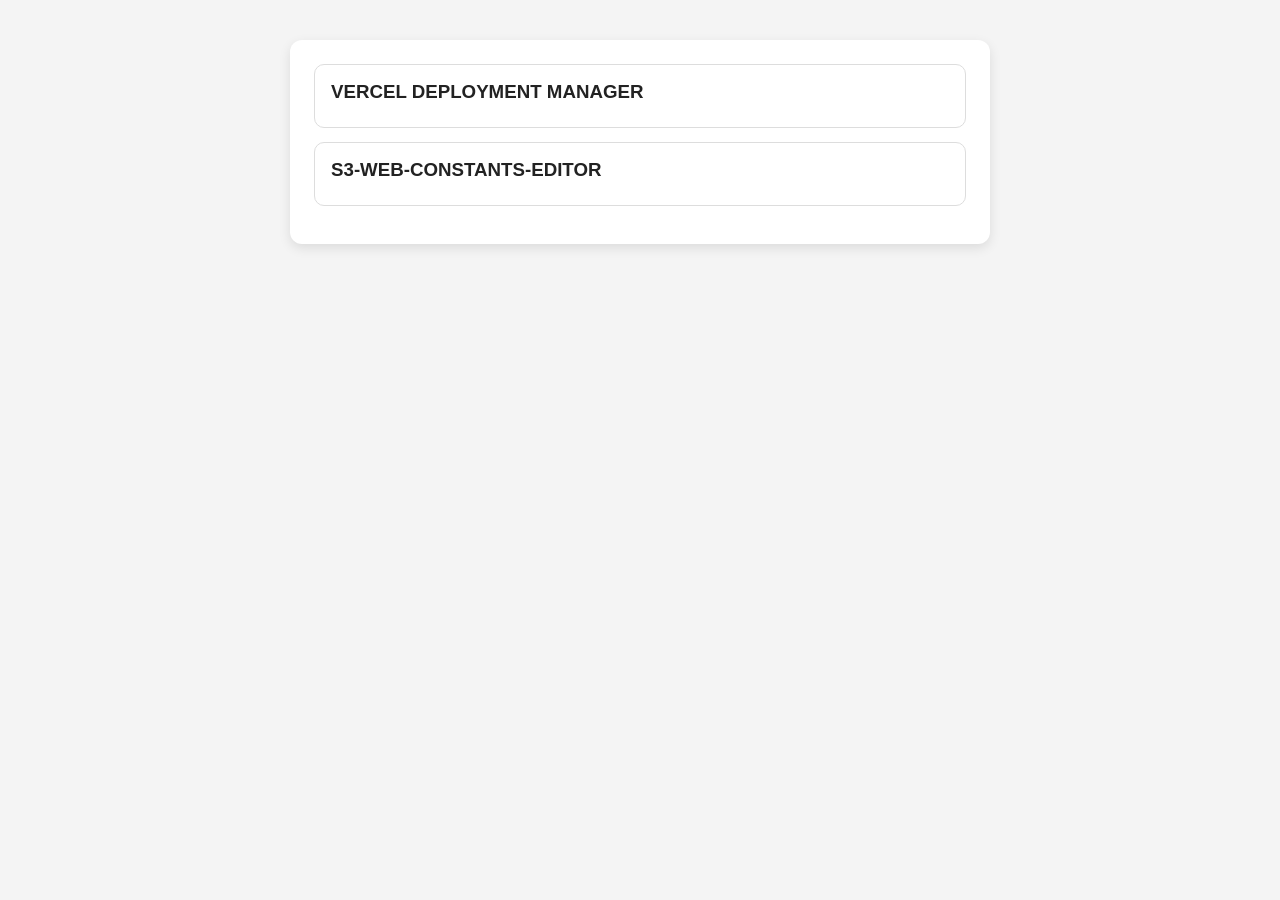
==== commit 681c5202: "Update Projects" ====
--- a/index.html
+++ b/index.html
@@ -1,1779 +1,102 @@
 <!DOCTYPE html>
 <html lang="en">
 <head>
-<meta charset="UTF-8"/>
-<meta name="viewport" content="width=device-width,initial-scale=1.0"/>
-<title>Vercel Deployments</title>
-<link href="https://fonts.googleapis.com/css2?family=Roboto:wght@400;500;700&family=Roboto+Mono:wght@400;500&display=swap" rel="stylesheet"/>
-<style>
+  <meta charset="UTF-8" />
+  <meta name="viewport" content="width=device-width, initial-scale=1.0" />
+  <title>Links List</title>
 
-/* ═══════════════════════════════════════
-   DESIGN TOKENS
-═══════════════════════════════════════ */
-:root {
-  /* surfaces */
-  --color-bg:           #0f0f0f;
-  --color-surface:      #1a1a1a;
-  --color-surface-2:    #222222;
-  --color-surface-3:    #2a2a2a;
+  <style>
+    * {
+      box-sizing: border-box;
+      margin: 0;
+      padding: 0;
+      font-family: Arial, sans-serif;
+    }
 
-  /* borders */
-  --color-border:       #333333;
-  --color-border-light: #444444;
+    body {
+      background: #f4f4f4;
+      padding: 40px;
+    }
 
-  /* text — high contrast */
-  --color-text-primary:   #f0f0f0;
-  --color-text-secondary: #b0b0b0;
-  --color-text-disabled:  #666666;
+    .container {
+      max-width: 700px;
+      margin: auto;
+      background: white;
+      padding: 24px;
+      border-radius: 12px;
+      box-shadow: 0 4px 12px rgba(0, 0, 0, 0.1);
+    }
 
-  /* brand */
-  --color-blue:       #4d9ef7;
-  --color-blue-dim:   rgba(77,158,247,0.12);
-  --color-green:      #3ecf8e;
-  --color-green-dim:  rgba(62,207,142,0.12);
-  --color-yellow:     #f0b429;
-  --color-yellow-dim: rgba(240,180,41,0.12);
-  --color-red:        #f87171;
-  --color-red-dim:    rgba(248,113,113,0.12);
-  --color-purple:     #a78bfa;
+    h1 {
+      margin-bottom: 20px;
+      color: #333;
+    }
 
-  /* material elevation */
-  --shadow-1: 0 1px 3px rgba(0,0,0,0.5), 0 1px 2px rgba(0,0,0,0.4);
-  --shadow-2: 0 3px 6px rgba(0,0,0,0.5), 0 2px 4px rgba(0,0,0,0.4);
-  --shadow-3: 0 10px 20px rgba(0,0,0,0.5), 0 3px 6px rgba(0,0,0,0.4);
+    .card {
+      padding: 16px;
+      border: 1px solid #ddd;
+      border-radius: 10px;
+      margin-bottom: 14px;
+      transition: 0.2s ease;
+    }
 
-  /* radius */
-  --radius-sm: 4px;
-  --radius-md: 8px;
-  --radius-lg: 12px;
+    .card:hover {
+      transform: translateY(-2px);
+      box-shadow: 0 4px 10px rgba(0, 0, 0, 0.08);
+    }
 
-  /* type */
-  --font-body: 'Roboto', sans-serif;
-  --font-mono: 'Roboto Mono', monospace;
+    .card h3 {
+      margin-bottom: 8px;
+      color: #222;
+    }
 
-  /* spacing */
-  --space-xs: 4px;
-  --space-sm: 8px;
-  --space-md: 16px;
-  --space-lg: 24px;
-  --space-xl: 32px;
-}
+    .card a {
+      color: #2563eb;
+      text-decoration: none;
+      word-break: break-all;
+    }
 
-/* ═══════════════════════════════════════
-   RESET & BASE
-═══════════════════════════════════════ */
-*, *::before, *::after { box-sizing: border-box; margin: 0; padding: 0; }
-
-body {
-  background: var(--color-bg);
-  color: var(--color-text-primary);
-  font-family: var(--font-body);
-  font-size: 14px;
-  line-height: 1.5;
-  min-height: 100vh;
-  -webkit-font-smoothing: antialiased;
-}
-
-/* ═══════════════════════════════════════
-   LAYOUT
-═══════════════════════════════════════ */
-.page-wrapper {
-  max-width: 1200px;
-  margin: 0 auto;
-  padding: 0 var(--space-lg) 80px;
-}
-
-/* ═══════════════════════════════════════
-   APP BAR  (Material top bar)
-═══════════════════════════════════════ */
-.app-bar {
-  background: var(--color-surface);
-  border-bottom: 1px solid var(--color-border);
-  box-shadow: var(--shadow-1);
-  padding: var(--space-md) var(--space-lg);
-  display: flex;
-  align-items: center;
-  gap: var(--space-md);
-  flex-wrap: wrap;
-  margin-bottom: var(--space-xl);
-  position: sticky;
-  top: 0;
-  z-index: 100;
-}
-
-.app-bar__brand {
-  display: flex;
-  align-items: center;
-  gap: var(--space-sm);
-  flex-shrink: 0;
-}
-
-.app-bar__logo {
-  width: 22px;
-  height: 22px;
-  fill: var(--color-text-primary);
-}
-
-.app-bar__title {
-  font-size: 18px;
-  font-weight: 700;
-  color: var(--color-text-primary);
-  letter-spacing: 0.01em;
-}
-
-.app-bar__subtitle {
-  font-size: 11px;
-  color: var(--color-text-secondary);
-  letter-spacing: 0.08em;
-  text-transform: uppercase;
-  margin-top: 1px;
-}
-
-.app-bar__spacer { flex: 1; }
-
-.app-bar__controls {
-  display: flex;
-  align-items: center;
-  gap: var(--space-sm);
-  flex-wrap: wrap;
-}
-
-/* ═══════════════════════════════════════
-   TOKEN INPUT  (Material outlined input)
-═══════════════════════════════════════ */
-.token-input-wrap {
-  display: flex;
-  align-items: center;
-  gap: var(--space-sm);
-  background: var(--color-surface-2);
-  border: 1px solid var(--color-border-light);
-  border-radius: var(--radius-sm);
-  padding: 6px 12px;
-  transition: border-color 0.2s;
-}
-
-.token-input-wrap:focus-within {
-  border-color: var(--color-blue);
-}
-
-.token-input-wrap__label {
-  font-size: 10px;
-  font-weight: 500;
-  color: var(--color-text-secondary);
-  letter-spacing: 0.12em;
-  text-transform: uppercase;
-  white-space: nowrap;
-}
-
-.token-input-wrap__input {
-  background: transparent;
-  border: none;
-  outline: none;
-  color: var(--color-text-primary);
-  font-family: var(--font-mono);
-  font-size: 12px;
-  width: 220px;
-}
-
-.token-input-wrap__input::placeholder {
-  color: var(--color-text-disabled);
-}
-
-.token-input-wrap__saved {
-  font-size: 10px;
-  color: var(--color-green);
-  letter-spacing: 0.06em;
-  white-space: nowrap;
-  display: none;
-  align-items: center;
-  gap: 3px;
-}
-
-.token-input-wrap__saved--visible {
-  display: flex;
-}
-
-/* ═══════════════════════════════════════
-   BUTTONS  (Material variants)
-═══════════════════════════════════════ */
-.btn {
-  display: inline-flex;
-  align-items: center;
-  gap: var(--space-xs);
-  border: none;
-  border-radius: var(--radius-sm);
-  padding: 8px 16px;
-  font-family: var(--font-body);
-  font-size: 13px;
-  font-weight: 500;
-  letter-spacing: 0.04em;
-  cursor: pointer;
-  transition: background 0.15s, box-shadow 0.15s, opacity 0.15s;
-  white-space: nowrap;
-  text-transform: uppercase;
-}
-
-.btn:disabled {
-  opacity: 0.38;
-  cursor: not-allowed;
-  pointer-events: none;
-}
-
-.btn--contained {
-  background: var(--color-blue);
-  color: #ffffff;
-  box-shadow: var(--shadow-1);
-}
-
-.btn--contained:hover {
-  background: #6aaef9;
-  box-shadow: var(--shadow-2);
-}
-
-.btn--outlined {
-  background: transparent;
-  color: var(--color-text-secondary);
-  border: 1px solid var(--color-border-light);
-}
-
-.btn--outlined:hover {
-  border-color: var(--color-text-secondary);
-  color: var(--color-text-primary);
-  background: rgba(255,255,255,0.04);
-}
-
-.btn--outlined-danger {
-  background: transparent;
-  color: var(--color-red);
-  border: 1px solid rgba(248,113,113,0.4);
-}
-
-.btn--outlined-danger:hover {
-  background: var(--color-red-dim);
-  border-color: var(--color-red);
-}
-
-.btn--outlined-success {
-  background: transparent;
-  color: var(--color-green);
-  border: 1px solid rgba(62,207,142,0.4);
-}
-
-.btn--outlined-success:hover {
-  background: var(--color-green-dim);
-  border-color: var(--color-green);
-}
-
-.btn--text {
-  background: transparent;
-  color: var(--color-text-secondary);
-  padding: 6px 10px;
-  text-transform: none;
-  letter-spacing: 0;
-}
-
-.btn--text:hover {
-  background: rgba(255,255,255,0.06);
-  color: var(--color-text-primary);
-}
-
-.btn--sm {
-  padding: 4px 10px;
-  font-size: 11px;
-  letter-spacing: 0.03em;
-}
-
-/* state variants for action buttons */
-.btn--canceling {
-  opacity: 0.6;
-  cursor: wait;
-  pointer-events: none;
-}
-
-.btn--canceled {
-  color: var(--color-text-disabled) !important;
-  border-color: var(--color-border) !important;
-  background: transparent !important;
-  cursor: default;
-  pointer-events: none;
-}
-
-.btn--deployed {
-  color: var(--color-green) !important;
-  border-color: rgba(62,207,142,0.4) !important;
-  background: var(--color-green-dim) !important;
-  cursor: default;
-  pointer-events: none;
-}
-
-.btn--deploying {
-  opacity: 0.6;
-  cursor: wait;
-  pointer-events: none;
-}
-
-/* ═══════════════════════════════════════
-   STATS BAR  (Material cards)
-═══════════════════════════════════════ */
-.stats-bar {
-  display: grid;
-  grid-template-columns: repeat(4, 1fr);
-  gap: var(--space-md);
-  margin-bottom: var(--space-xl);
-}
-
-.stat-card {
-  background: var(--color-surface);
-  border: 1px solid var(--color-border);
-  border-radius: var(--radius-md);
-  padding: var(--space-md) var(--space-lg);
-  box-shadow: var(--shadow-1);
-  display: flex;
-  flex-direction: column;
-  gap: var(--space-xs);
-}
-
-.stat-card__value {
-  font-size: 28px;
-  font-weight: 700;
-  line-height: 1;
-  color: var(--color-text-primary);
-}
-
-.stat-card__label {
-  font-size: 11px;
-  font-weight: 500;
-  color: var(--color-text-secondary);
-  letter-spacing: 0.1em;
-  text-transform: uppercase;
-}
-
-.stat-card--ready   .stat-card__value { color: var(--color-green); }
-.stat-card--building .stat-card__value { color: var(--color-yellow); }
-.stat-card--error   .stat-card__value { color: var(--color-red); }
-
-/* ═══════════════════════════════════════
-   TOOLBAR  (filter + search)
-═══════════════════════════════════════ */
-.toolbar {
-  display: flex;
-  align-items: center;
-  gap: var(--space-sm);
-  margin-bottom: var(--space-lg);
-  flex-wrap: wrap;
-}
-
-.toolbar__search {
-  position: relative;
-  flex: 1;
-  min-width: 200px;
-}
-
-.toolbar__search-icon {
-  position: absolute;
-  left: 10px;
-  top: 50%;
-  transform: translateY(-50%);
-  color: var(--color-text-disabled);
-  font-size: 16px;
-  pointer-events: none;
-}
-
-.toolbar__search-input {
-  width: 100%;
-  background: var(--color-surface);
-  border: 1px solid var(--color-border-light);
-  border-radius: var(--radius-sm);
-  padding: 8px 12px 8px 36px;
-  color: var(--color-text-primary);
-  font-family: var(--font-body);
-  font-size: 14px;
-  outline: none;
-  transition: border-color 0.2s;
-}
-
-.toolbar__search-input::placeholder {
-  color: var(--color-text-disabled);
-}
-
-.toolbar__search-input:focus {
-  border-color: var(--color-blue);
-}
-
-.filter-chip {
-  display: inline-flex;
-  align-items: center;
-  background: var(--color-surface);
-  border: 1px solid var(--color-border-light);
-  border-radius: 16px;
-  padding: 5px 14px;
-  font-family: var(--font-body);
-  font-size: 12px;
-  font-weight: 500;
-  color: var(--color-text-secondary);
-  cursor: pointer;
-  transition: all 0.15s;
-  white-space: nowrap;
-}
-
-.filter-chip:hover {
-  border-color: var(--color-blue);
-  color: var(--color-blue);
-  background: var(--color-blue-dim);
-}
-
-.filter-chip--active {
-  background: var(--color-blue-dim);
-  border-color: var(--color-blue);
-  color: var(--color-blue);
-}
-
-/* ═══════════════════════════════════════
-   COMMIT GROUP  (Material card)
-═══════════════════════════════════════ */
-.commit-group {
-  background: var(--color-surface);
-  border: 1px solid var(--color-border);
-  border-radius: var(--radius-md);
-  box-shadow: var(--shadow-1);
-  margin-bottom: var(--space-md);
-  overflow: hidden;
-  animation: group-appear 0.25s ease both;
-}
-
-@keyframes group-appear {
-  from { opacity: 0; transform: translateY(6px); }
-  to   { opacity: 1; transform: translateY(0); }
-}
-
-/* commit group header */
-.commit-group__header {
-  display: flex;
-  align-items: flex-start;
-  gap: var(--space-md);
-  padding: var(--space-md) var(--space-lg);
-  background: var(--color-surface-2);
-  border-bottom: 1px solid var(--color-border);
-}
-
-.commit-group__indicator {
-  width: 10px;
-  height: 10px;
-  border-radius: 50%;
-  background: var(--color-border-light);
-  border: 2px solid var(--color-border-light);
-  flex-shrink: 0;
-  margin-top: 5px;
-}
-
-.commit-group__info {
-  flex: 1;
-  min-width: 0;
-}
-
-.commit-group__message {
-  font-size: 14px;
-  font-weight: 500;
-  color: var(--color-text-primary);
-  white-space: nowrap;
-  overflow: hidden;
-  text-overflow: ellipsis;
-  max-width: 640px;
-  letter-spacing: 0.01em;
-}
-
-.commit-group__meta {
-  display: flex;
-  align-items: center;
-  gap: var(--space-sm);
-  margin-top: var(--space-xs);
-  flex-wrap: wrap;
-}
-
-.commit-group__sha {
-  font-family: var(--font-mono);
-  font-size: 11px;
-  color: var(--color-blue);
-  background: var(--color-blue-dim);
-  border-radius: var(--radius-sm);
-  padding: 1px 6px;
-}
-
-.commit-group__branch {
-  display: inline-flex;
-  align-items: center;
-  gap: 4px;
-  font-family: var(--font-mono);
-  font-size: 11px;
-  color: var(--color-purple);
-  background: rgba(167,139,250,0.1);
-  border-radius: var(--radius-sm);
-  padding: 1px 6px;
-}
-
-.commit-group__author {
-  font-size: 12px;
-  color: var(--color-text-secondary);
-}
-
-.commit-group__time {
-  font-size: 12px;
-  color: var(--color-text-disabled);
-}
-
-.commit-group__count {
-  font-size: 11px;
-  font-weight: 500;
-  color: var(--color-text-secondary);
-  background: var(--color-surface-3);
-  border: 1px solid var(--color-border);
-  border-radius: 10px;
-  padding: 1px 8px;
-}
-
-.commit-group__actions {
-  display: flex;
-  align-items: center;
-  gap: var(--space-sm);
-  flex-shrink: 0;
-  margin-left: auto;
-  padding-left: var(--space-md);
-}
-
-/* ═══════════════════════════════════════
-   DATA TABLE  (Material table)
-═══════════════════════════════════════ */
-.data-table {
-  width: 100%;
-  border-collapse: collapse;
-}
-
-.data-table__head {
-  background: var(--color-surface-3);
-}
-
-.data-table__head th {
-  text-align: left;
-  padding: 8px 16px;
-  font-size: 11px;
-  font-weight: 500;
-  color: var(--color-text-secondary);
-  letter-spacing: 0.1em;
-  text-transform: uppercase;
-  white-space: nowrap;
-  border-bottom: 1px solid var(--color-border);
-}
-
-.data-table__body tr {
-  border-bottom: 1px solid var(--color-border);
-  transition: background 0.1s;
-}
-
-.data-table__body tr:last-child {
-  border-bottom: none;
-}
-
-.data-table__body tr:hover {
-  background: var(--color-surface-2);
-}
-
-.data-table__body td {
-  padding: 12px 16px;
-  font-size: 13px;
-  vertical-align: middle;
-  color: var(--color-text-primary);
-}
-
-.cell-project__name {
-  font-weight: 500;
-  font-size: 14px;
-  color: var(--color-text-primary);
-}
-
-.cell-url__link {
-  font-family: var(--font-mono);
-  font-size: 11px;
-  color: var(--color-blue);
-  text-decoration: none;
-  transition: opacity 0.15s;
-}
-
-.cell-url__link:hover {
-  opacity: 0.75;
-  text-decoration: underline;
-}
-
-.cell-env__tag {
-  display: inline-block;
-  font-size: 10px;
-  font-weight: 500;
-  color: var(--color-text-secondary);
-  background: var(--color-surface-3);
-  border: 1px solid var(--color-border-light);
-  border-radius: var(--radius-sm);
-  padding: 2px 8px;
-  text-transform: uppercase;
-  letter-spacing: 0.07em;
-}
-
-.cell-age {
-  font-size: 12px;
-  color: var(--color-text-secondary);
-  white-space: nowrap;
-}
-
-.cell-actions {
-  display: flex;
-  align-items: center;
-  gap: var(--space-sm);
-  flex-wrap: nowrap;
-}
-
-/* ═══════════════════════════════════════
-   STATUS CHIPS  (Material chips)
-═══════════════════════════════════════ */
-.status-chip {
-  display: inline-flex;
-  align-items: center;
-  gap: 5px;
-  padding: 3px 10px;
-  border-radius: 12px;
-  font-size: 11px;
-  font-weight: 500;
-  letter-spacing: 0.04em;
-  white-space: nowrap;
-}
-
-.status-chip__dot {
-  width: 6px;
-  height: 6px;
-  border-radius: 50%;
-  flex-shrink: 0;
-}
-
-.status-chip--ready {
-  background: var(--color-green-dim);
-  color: var(--color-green);
-}
-.status-chip--ready .status-chip__dot {
-  background: var(--color-green);
-  box-shadow: 0 0 6px var(--color-green);
-}
-
-.status-chip--building {
-  background: var(--color-yellow-dim);
-  color: var(--color-yellow);
-}
-.status-chip--building .status-chip__dot {
-  background: var(--color-yellow);
-  animation: pulse 1s ease-in-out infinite;
-}
-
-.status-chip--error, .status-chip--canceled {
-  background: var(--color-red-dim);
-  color: var(--color-red);
-}
-.status-chip--error .status-chip__dot,
-.status-chip--canceled .status-chip__dot {
-  background: var(--color-red);
-}
-
-.status-chip--queued {
-  background: var(--color-blue-dim);
-  color: var(--color-blue);
-}
-.status-chip--queued .status-chip__dot {
-  background: var(--color-blue);
-}
-
-@keyframes pulse {
-  0%, 100% { opacity: 1; }
-  50% { opacity: 0.3; }
-}
-
-/* ═══════════════════════════════════════
-   PAGER
-═══════════════════════════════════════ */
-.pager {
-  display: flex;
-  align-items: center;
-  justify-content: space-between;
-  padding: var(--space-lg) 0 0;
-}
-
-.pager__info {
-  font-size: 13px;
-  color: var(--color-text-secondary);
-}
-
-.pager__right {
-  display: flex;
-  align-items: center;
-  gap: var(--space-md);
-}
-
-.pager__dots {
-  display: flex;
-  gap: 5px;
-  align-items: center;
-}
-
-.pager__dot {
-  width: 7px;
-  height: 7px;
-  border-radius: 50%;
-  background: var(--color-border-light);
-  cursor: pointer;
-  transition: all 0.15s;
-}
-
-.pager__dot--active {
-  background: var(--color-blue);
-  width: 20px;
-  border-radius: 4px;
-}
-
-.pager__dot:hover:not(.pager__dot--active) {
-  background: var(--color-text-secondary);
-}
-
-.pager__btns {
-  display: flex;
-  gap: var(--space-sm);
-}
-
-/* ═══════════════════════════════════════
-   MODAL  (Material dialog)
-═══════════════════════════════════════ */
-.modal-overlay {
-  position: fixed;
-  inset: 0;
-  background: rgba(0,0,0,0.75);
-  display: flex;
-  align-items: center;
-  justify-content: center;
-  z-index: 9999;
-  animation: overlay-in 0.15s ease;
-}
-
-@keyframes overlay-in {
-  from { opacity: 0; }
-  to   { opacity: 1; }
-}
-
-.modal {
-  background: var(--color-surface);
-  border: 1px solid var(--color-border-light);
-  border-radius: var(--radius-lg);
-  box-shadow: var(--shadow-3);
-  padding: var(--space-xl);
-  width: 90%;
-  max-width: 480px;
-  animation: modal-in 0.2s ease;
-}
-
-@keyframes modal-in {
-  from { transform: translateY(16px); opacity: 0; }
-  to   { transform: translateY(0);    opacity: 1; }
-}
-
-.modal__title {
-  font-size: 18px;
-  font-weight: 500;
-  color: var(--color-text-primary);
-  margin-bottom: var(--space-xs);
-}
-
-.modal__subtitle {
-  font-size: 13px;
-  color: var(--color-text-secondary);
-  margin-bottom: var(--space-lg);
-  line-height: 1.6;
-}
-
-.modal__divider {
-  border: none;
-  border-top: 1px solid var(--color-border);
-  margin: var(--space-md) 0;
-}
-
-.modal__field {
-  margin-bottom: var(--space-md);
-}
-
-.modal__field-label {
-  display: block;
-  font-size: 11px;
-  font-weight: 500;
-  color: var(--color-text-secondary);
-  letter-spacing: 0.1em;
-  text-transform: uppercase;
-  margin-bottom: 6px;
-}
-
-.modal__field-input,
-.modal__field-select {
-  width: 100%;
-  background: var(--color-surface-2);
-  border: 1px solid var(--color-border-light);
-  border-radius: var(--radius-sm);
-  padding: 9px 12px;
-  color: var(--color-text-primary);
-  font-family: var(--font-body);
-  font-size: 13px;
-  outline: none;
-  transition: border-color 0.2s;
-}
-
-.modal__field-input:focus,
-.modal__field-select:focus {
-  border-color: var(--color-blue);
-}
-
-.modal__field-select option {
-  background: var(--color-surface-2);
-  color: var(--color-text-primary);
-}
-
-.modal__branch-pills {
-  display: flex;
-  flex-wrap: wrap;
-  gap: var(--space-sm);
-  margin-top: var(--space-sm);
-}
-
-.modal__branch-pill {
-  display: inline-flex;
-  align-items: center;
-  gap: 4px;
-  background: var(--color-surface-2);
-  border: 1px solid var(--color-border-light);
-  border-radius: 12px;
-  padding: 4px 12px;
-  font-family: var(--font-mono);
-  font-size: 11px;
-  color: var(--color-text-secondary);
-  cursor: pointer;
-  transition: all 0.15s;
-}
-
-.modal__branch-pill:hover,
-.modal__branch-pill--selected {
-  border-color: var(--color-blue);
-  color: var(--color-blue);
-  background: var(--color-blue-dim);
-}
-
-.modal__actions {
-  display: flex;
-  gap: var(--space-sm);
-  justify-content: flex-end;
-  margin-top: var(--space-lg);
-}
-
-/* ═══════════════════════════════════════
-   EMPTY / LOADING / ERROR STATES
-═══════════════════════════════════════ */
-.state-card {
-  text-align: center;
-  padding: 64px var(--space-lg);
-  background: var(--color-surface);
-  border: 1px dashed var(--color-border-light);
-  border-radius: var(--radius-md);
-}
-
-.state-card__icon {
-  font-size: 40px;
-  margin-bottom: var(--space-md);
-  color: var(--color-text-disabled);
-}
-
-.state-card__title {
-  font-size: 18px;
-  font-weight: 500;
-  color: var(--color-text-primary);
-  margin-bottom: var(--space-sm);
-}
-
-.state-card__sub {
-  font-size: 13px;
-  color: var(--color-text-secondary);
-  line-height: 1.8;
-}
-
-.spinner {
-  display: inline-block;
-  width: 18px;
-  height: 18px;
-  border: 2px solid var(--color-border-light);
-  border-top-color: var(--color-blue);
-  border-radius: 50%;
-  animation: spin 0.7s linear infinite;
-  vertical-align: middle;
-}
-
-@keyframes spin { to { transform: rotate(360deg); } }
-
-/* ═══════════════════════════════════════
-   TOAST  (Material snackbar)
-═══════════════════════════════════════ */
-.toast {
-  position: fixed;
-  bottom: 24px;
-  left: 50%;
-  transform: translateX(-50%) translateY(80px);
-  background: #323232;
-  color: #ffffff;
-  border-radius: var(--radius-sm);
-  padding: 12px 20px;
-  font-size: 13px;
-  font-weight: 400;
-  z-index: 9998;
-  box-shadow: var(--shadow-3);
-  opacity: 0;
-  transition: transform 0.25s ease, opacity 0.25s ease;
-  white-space: nowrap;
-  max-width: 420px;
-}
-
-.toast--visible {
-  transform: translateX(-50%) translateY(0);
-  opacity: 1;
-}
-
-.toast--error   { background: #c62828; }
-.toast--success { background: #2e7d32; }
-
-/* ═══════════════════════════════════════
-   RESPONSIVE
-═══════════════════════════════════════ */
-@media (max-width: 768px) {
-  .stats-bar { grid-template-columns: repeat(2, 1fr); }
-  .token-input-wrap__input { width: 150px; }
-  .data-table__head th:nth-child(4),
-  .data-table__body td:nth-child(4) { display: none; }
-  .commit-group__message { max-width: 260px; }
-}
-
-@media (max-width: 480px) {
-  .stats-bar { grid-template-columns: 1fr 1fr; }
-  .app-bar { padding: var(--space-sm) var(--space-md); }
-}
-</style>
+    .card a:hover {
+      text-decoration: underline;
+    }
+  </style>
 </head>
 <body>
 
-<!-- ═══════════════════════════════════════ APP BAR ═══════════════════════════════════════ -->
-<header class="app-bar">
-  <div class="app-bar__brand">
-    <svg class="app-bar__logo" viewBox="0 0 76 76" xmlns="http://www.w3.org/2000/svg">
-      <path d="M37.5274 0L75.0548 65H0L37.5274 0Z"/>
-    </svg>
-    <div>
-      <div class="app-bar__title">Vercel</div>
-      <div class="app-bar__subtitle">Deployments</div>
-    </div>
+  <div class="container">
+    <div id="list"></div>
   </div>
 
-  <div class="app-bar__spacer"></div>
+  <script>
+    // Array with { name, url }
+    const websites = [
+      {
+        name: "vercel deployment manager",
+        url: "./vercel-deployment-manager.html"
+      },
+    
+      {
+        name: "s3-web-constants-editor",
+        url: "./s3-web-constants-editor/index.html"
+      },
+   
+    ];
 
-  <div class="app-bar__controls">
-    <div class="token-input-wrap" id="tokenWrap">
-      <span class="token-input-wrap__label">Token</span>
-      <input
-        class="token-input-wrap__input"
-        id="tokenInput"
-        type="password"
-        placeholder="vercel_••••••••••••••"
-        autocomplete="off"
-      />
-      <span class="token-input-wrap__saved" id="savedPill">✓ saved</span>
-    </div>
-    <button class="btn btn--outlined btn--sm" id="clearBtn" style="display:none">Clear</button>
-    <button class="btn btn--contained btn--sm" id="fetchBtn">Fetch</button>
-  </div>
-</header>
+    const listContainer = document.getElementById("list");
 
-<div class="page-wrapper">
+    websites.forEach(site => {
+      const card = document.createElement("div");
+      card.className = "card";
 
-  <!-- Stats Bar -->
-  <div class="stats-bar" id="statsBar" style="display:none">
-    <div class="stat-card">
-      <div class="stat-card__value" id="statTotal">—</div>
-      <div class="stat-card__label">This page</div>
-    </div>
-    <div class="stat-card stat-card--ready">
-      <div class="stat-card__value" id="statReady">—</div>
-      <div class="stat-card__label">Ready</div>
-    </div>
-    <div class="stat-card stat-card--building">
-      <div class="stat-card__value" id="statBuilding">—</div>
-      <div class="stat-card__label">Building</div>
-    </div>
-    <div class="stat-card stat-card--error">
-      <div class="stat-card__value" id="statError">—</div>
-      <div class="stat-card__label">Error</div>
-    </div>
-  </div>
+      card.innerHTML = `
+      <a href="${site.url}" target="_blank">
+        <h3>${site.name.toUpperCase()}</h3>
+        </a>
+      `;
 
-  <!-- Toolbar -->
-  <div class="toolbar" id="toolbar" style="display:none">
-    <div class="toolbar__search">
-      <span class="toolbar__search-icon">⌕</span>
-      <input class="toolbar__search-input" id="searchInput" type="text" placeholder="Search by project, URL, or branch…"/>
-    </div>
-    <button class="filter-chip filter-chip--active" data-filter="ALL">All</button>
-    <button class="filter-chip" data-filter="READY">Ready</button>
-    <button class="filter-chip" data-filter="BUILDING">Building</button>
-    <button class="filter-chip" data-filter="ERROR">Error</button>
-    <button class="filter-chip" data-filter="QUEUED">Queued</button>
-  </div>
+      listContainer.appendChild(card);
+    });
+  </script>
 
-  <!-- Main content -->
-  <div id="mainArea">
-    <div class="state-card">
-      <div class="state-card__icon">▲</div>
-      <div class="state-card__title">Connect to Vercel</div>
-      <div class="state-card__sub">
-        Enter your API token from <strong style="color:var(--color-text-primary)">vercel.com/account/tokens</strong><br/>
-        Your token is saved in a cookie and restored on refresh.<br/>
-        Deployments are paginated — 20 per page, fetched on demand.
-      </div>
-    </div>
-  </div>
-
-  <!-- Pager -->
-  <div class="pager" id="pager" style="display:none">
-    <span class="pager__info" id="pageInfo"></span>
-    <div class="pager__right">
-      <div class="pager__dots" id="pageDots"></div>
-      <div class="pager__btns">
-        <button class="btn btn--outlined btn--sm" id="prevBtn">← Prev</button>
-        <button class="btn btn--outlined btn--sm" id="nextBtn">Next →</button>
-      </div>
-    </div>
-  </div>
-
-</div>
-
-<!-- Toast -->
-<div class="toast" id="toast"></div>
-
-<script>
-'use strict';
-
-/* ═══════════════════════════════════════════
-   CONFIG
-═══════════════════════════════════════════ */
-const PAGE_SIZE   = 20;
-const MAX_DOTS    = 8;
-const COOKIE_NAME = 'vcl_token';
-const COOKIE_DAYS = 60;
-
-/* ═══════════════════════════════════════════
-   STATE
-═══════════════════════════════════════════ */
-let token         = '';
-let currentPage   = 1;
-let totalFetched  = 0;
-let hasMore       = true;
-let currentFilter = 'ALL';
-let searchQ       = '';
-
-// page cache: cache[n] = { deployments[], nextCursor }
-const pageCache = {};
-
-// Action registry — avoids serialising data into onclick attrs
-const actionRegistry = new Map();
-let   _regSeq = 0;
-function registerAction(payload) {
-  const id = ++_regSeq;
-  actionRegistry.set(id, payload);
-  return id;
-}
-
-/* ═══════════════════════════════════════════
-   COOKIE HELPERS
-═══════════════════════════════════════════ */
-function cookieSet(name, value, days) {
-  const expires = new Date(Date.now() + days * 86400000).toUTCString();
-  document.cookie = `${name}=${encodeURIComponent(value)};expires=${expires};path=/;SameSite=Strict`;
-}
-
-function cookieGet(name) {
-  const match = document.cookie.match(new RegExp('(?:^|; )' + name + '=([^;]*)'));
-  return match ? decodeURIComponent(match[1]) : '';
-}
-
-function cookieClear(name) {
-  document.cookie = `${name}=;expires=Thu, 01 Jan 1970 00:00:00 GMT;path=/`;
-}
-
-/* ═══════════════════════════════════════════
-   TOKEN PERSISTENCE
-═══════════════════════════════════════════ */
-function tokenSave(t) {
-  cookieSet(COOKIE_NAME, t, COOKIE_DAYS);
-  document.getElementById('savedPill').classList.add('token-input-wrap__saved--visible');
-  document.getElementById('clearBtn').style.display = '';
-}
-
-function tokenClear() {
-  cookieClear(COOKIE_NAME);
-  token = '';
-  document.getElementById('tokenInput').value = '';
-  document.getElementById('savedPill').classList.remove('token-input-wrap__saved--visible');
-  document.getElementById('clearBtn').style.display = 'none';
-  showToast('Token cleared');
-}
-
-function tokenRestore() {
-  const saved = cookieGet(COOKIE_NAME);
-  if (saved) {
-    document.getElementById('tokenInput').value = saved;
-    document.getElementById('savedPill').classList.add('token-input-wrap__saved--visible');
-    document.getElementById('clearBtn').style.display = '';
-  }
-}
-
-/* ═══════════════════════════════════════════
-   ENTRY / FETCH FLOW
-═══════════════════════════════════════════ */
-async function startFresh() {
-  const input = document.getElementById('tokenInput').value.trim();
-  if (!input) { showToast('Enter a Vercel API token first', 'error'); return; }
-
-  token = input;
-  tokenSave(token);
-
-  // reset cache
-  Object.keys(pageCache).forEach(k => delete pageCache[k]);
-  currentPage = 1; totalFetched = 0; hasMore = true;
-
-  document.getElementById('statsBar').style.display = 'grid';
-  document.getElementById('toolbar').style.display  = 'flex';
-
-  await goPage(1);
-}
-
-async function goPage(n) {
-  if (n < 1) return;
-  if (n > 1 && !pageCache[n - 1]) return;   // need previous cursor
-  if (!hasMore && !pageCache[n]) return;
-  currentPage = n;
-  await loadPage(n);
-}
-
-async function loadPage(n) {
-  const fetchBtn = document.getElementById('fetchBtn');
-  fetchBtn.disabled = true;
-  fetchBtn.textContent = 'Loading…';
-
-  setMain(`
-    <div class="state-card">
-      <div class="state-card__icon"><span class="spinner"></span></div>
-      <div class="state-card__title">Loading page ${n}…</div>
-      <div class="state-card__sub">Fetching up to ${PAGE_SIZE} deployments from Vercel</div>
-    </div>`);
-
-  try {
-    if (!pageCache[n]) {
-      let url = `https://api.vercel.com/v6/deployments?limit=${PAGE_SIZE}`;
-      if (n > 1 && pageCache[n - 1]?.nextCursor) {
-        url += `&until=${pageCache[n - 1].nextCursor}`;
-      }
-
-      const res = await fetch(url, { headers: { Authorization: `Bearer ${token}` } });
-      if (!res.ok) {
-        const err = await res.json().catch(() => ({}));
-        throw new Error(err.error?.message || `HTTP ${res.status}`);
-      }
-
-      const data        = await res.json();
-      const deployments = data.deployments || [];
-      const nextCursor  = data.pagination?.next || null;
-
-      hasMore        = !!(nextCursor && deployments.length >= PAGE_SIZE);
-      pageCache[n]   = { deployments, nextCursor };
-      totalFetched   = Math.max(totalFetched, (n - 1) * PAGE_SIZE + deployments.length);
-    }
-
-    const { deployments } = pageCache[n];
-    updateStats(deployments);
-    renderGroups(deployments);
-    updatePager();
-    showToast(`Page ${n} loaded — ${pageCache[n].deployments.length} deployments`, 'success');
-  } catch (e) {
-    setMain(`
-      <div class="state-card">
-        <div class="state-card__icon">✕</div>
-        <div class="state-card__title">Failed to load</div>
-        <div class="state-card__sub">${esc(e.message)}<br/><br/>Check your token and try again.</div>
-      </div>`);
-    showToast(e.message, 'error');
-  }
-
-  fetchBtn.disabled = false;
-  fetchBtn.textContent = 'Fetch';
-}
-
-/* ═══════════════════════════════════════════
-   RENDER — group by commit SHA
-═══════════════════════════════════════════ */
-function renderGroups(deployments) {
-  const q = searchQ.toLowerCase();
-  const filtered = deployments.filter(d => {
-    const stateOk  = currentFilter === 'ALL' || d.state === currentFilter;
-    const msg      = d.meta?.githubCommitMessage || d.meta?.gitlabCommitMessage || '';
-    const searchOk = !q || [d.name, d.url, msg, d.meta?.githubCommitRef, d.meta?.branchAlias]
-      .filter(Boolean).some(v => v.toLowerCase().includes(q));
-    return stateOk && searchOk;
-  });
-
-  if (!filtered.length) {
-    setMain(`<div class="state-card">
-      <div class="state-card__icon">○</div>
-      <div class="state-card__title">No results</div>
-      <div class="state-card__sub">Adjust filters or search query, or load another page.</div>
-    </div>`);
-    return;
-  }
-
-  // Build commit groups preserving insertion order
-  const groupOrder = [];
-  const groupMap   = new Map();
-
-  filtered.forEach(d => {
-    const sha = d.meta?.githubCommitSha || d.meta?.gitlabCommitSha || d.meta?.bitbucketCommitSha || null;
-    const key = sha
-      || (d.meta?.githubCommitMessage ? `msg::${d.name}::${d.meta.githubCommitMessage}` : `uid::${d.uid}`);
-
-    if (!groupMap.has(key)) {
-      groupMap.set(key, {
-        sha,
-        short:     sha ? sha.slice(0, 7) : null,
-        message:   d.meta?.githubCommitMessage || d.meta?.gitlabCommitMessage || d.meta?.bitbucketCommitMessage || '(no commit message)',
-        branch:    d.meta?.githubCommitRef || d.meta?.branchAlias || d.gitSource?.branch || 'main',
-        author:    d.meta?.githubCommitAuthorName || d.meta?.gitlabCommitAuthorName || '',
-        createdAt: d.createdAt,
-        items:     [],
-      });
-      groupOrder.push(key);
-    }
-    groupMap.get(key).items.push(d);
-  });
-
-  // Collect unique project+branch pairs seen this page for the deploy modal
-  const seenBranches = new Set();
-  filtered.forEach(d => {
-    const br = d.meta?.githubCommitRef || d.meta?.branchAlias || d.gitSource?.branch;
-    if (br) seenBranches.add(`${d.name}:::${br}`);
-  });
-  window._seenBranches = seenBranches;
-
-  // Build HTML
-  let html = '';
-  groupOrder.forEach((key, gi) => {
-    const g = groupMap.get(key);
-    const cancellableUids = g.items
-      .filter(d => d.state === 'BUILDING' || d.state === 'QUEUED')
-      .map(d => d.uid);
-
-    const rows = g.items.map(d => {
-      const branch    = d.meta?.githubCommitRef || d.meta?.branchAlias || d.gitSource?.branch || 'main';
-      const canCancel = d.state === 'BUILDING' || d.state === 'QUEUED';
-
-      const cancelHtml = canCancel
-        ? `<button class="btn btn--outlined-danger btn--sm" id="cbtn-${d.uid}" data-uid="${d.uid}" data-name="${esc(d.name)}">✕ Cancel</button>`
-        : `<span style="font-size:11px;color:var(--color-text-disabled)">—</span>`;
-
-      const redeployHtml = `<button class="btn btn--outlined-success btn--sm" id="rbtn-${d.uid}" data-uid="${d.uid}" data-project="${esc(d.name)}" data-branch="${esc(branch)}" title="Redeploy ${esc(d.name)} on branch ${esc(branch)}">↺ Redeploy</button>`;
-
-      return `<tr id="row-${d.uid}">
-        <td><span class="cell-project__name">${esc(d.name)}</span></td>
-        <td id="status-${d.uid}">${statusChip(d.state)}</td>
-        <td><a class="cell-url__link" href="https://${esc(d.url)}" target="_blank" rel="noopener">${esc(d.url)}</a></td>
-        <td><span class="cell-env__tag">${esc(d.target || 'preview')}</span></td>
-        <td class="cell-age">${timeAgo(d.createdAt)}</td>
-        <td><div class="cell-actions">${cancelHtml}${redeployHtml}</div></td>
-      </tr>`;
-    }).join('');
-
-    // Group-level action buttons
-    const groupCancelHtml = cancellableUids.length > 0
-      ? `<button class="btn btn--outlined-danger btn--sm" data-group-cancel="${gi}" data-uids="${esc(cancellableUids.join(','))}">✕ Cancel all (${cancellableUids.length})</button>`
-      : '';
-
-    const groupRedeployHtml = `<button class="btn btn--outlined-success btn--sm" data-group-redeploy="${gi}">↺ Redeploy commit</button>`;
-
-    html += `<div class="commit-group" style="animation-delay:${gi * 40}ms" data-group-idx="${gi}">
-      <div class="commit-group__header">
-        <div class="commit-group__indicator"></div>
-        <div class="commit-group__info">
-          <div class="commit-group__message">${esc(g.message)}</div>
-          <div class="commit-group__meta">
-            ${g.short ? `<span class="commit-group__sha">${g.short}</span>` : ''}
-            <span class="commit-group__branch">⎇ ${esc(g.branch)}</span>
-            ${g.author ? `<span class="commit-group__author">${esc(g.author)}</span>` : ''}
-            <span class="commit-group__time">${timeAgo(g.createdAt)}</span>
-            <span class="commit-group__count">${g.items.length} deployment${g.items.length > 1 ? 's' : ''}</span>
-          </div>
-        </div>
-        <div class="commit-group__actions" id="gactions-${gi}">
-          ${groupRedeployHtml}
-          ${groupCancelHtml}
-        </div>
-      </div>
-      <table class="data-table">
-        <thead class="data-table__head">
-          <tr>
-            <th>Project</th>
-            <th>Status</th>
-            <th>URL</th>
-            <th>Env</th>
-            <th>Age</th>
-            <th>Actions</th>
-          </tr>
-        </thead>
-        <tbody class="data-table__body">${rows}</tbody>
-      </table>
-    </div>`;
-  });
-
-  setMain(html);
-
-  // Wire all buttons via addEventListener — no data serialised into onclick attrs
-  wireButtons(groupOrder, groupMap);
-}
-
-/* ═══════════════════════════════════════════
-   WIRE BUTTONS  (called after DOM is set)
-═══════════════════════════════════════════ */
-function wireButtons(groupOrder, groupMap) {
-  // Individual cancel
-  document.querySelectorAll('[data-uid][id^="cbtn-"]').forEach(btn => {
-    const uid  = btn.dataset.uid;
-    const name = btn.dataset.name || uid;
-    const id   = registerAction({ type: 'cancel', uids: [uid], label: `Cancel deployment of <strong>${name}</strong>?` });
-    btn.addEventListener('click', () => openCancelModal(id));
-  });
-
-  // Group cancel
-  document.querySelectorAll('[data-group-cancel]').forEach(btn => {
-    const uids = btn.dataset.uids.split(',').filter(Boolean);
-    const id   = registerAction({ type: 'cancel', uids, label: `Cancel all ${uids.length} active deployment${uids.length > 1 ? 's' : ''} in this commit?` });
-    btn.addEventListener('click', () => openCancelModal(id));
-  });
-
-  // Individual redeploy
-  document.querySelectorAll('[data-uid][id^="rbtn-"]').forEach(btn => {
-    const { uid, project, branch } = btn.dataset;
-    const id = registerAction({ type: 'redeploy-single', uid, project, branch });
-    btn.addEventListener('click', () => openRedeployModal(id));
-  });
-
-  // Group redeploy
-  document.querySelectorAll('[data-group-redeploy]').forEach(btn => {
-    const gi  = parseInt(btn.dataset.groupRedeploy);
-    const key = groupOrder[gi];
-    const g   = groupMap.get(key);
-    if (!g) return;
-    const targets = g.items.map(d => ({
-      uid:     d.uid,
-      project: d.name,
-      branch:  d.meta?.githubCommitRef || d.meta?.branchAlias || d.gitSource?.branch || 'main',
-    }));
-    const id = registerAction({ type: 'redeploy-group', targets, message: g.message });
-    btn.addEventListener('click', () => openGroupRedeployModal(id));
-  });
-}
-
-/* ═══════════════════════════════════════════
-   CANCEL MODAL
-═══════════════════════════════════════════ */
-function openCancelModal(actionId) {
-  const entry = actionRegistry.get(actionId);
-  if (!entry) return;
-  const { uids, label } = entry;
-
-  const overlay = makeOverlay();
-  const modal   = makeModal();
-  modal.innerHTML = `
-    <div class="modal__title">Cancel Deployment${uids.length > 1 ? 's' : ''}</div>
-    <div class="modal__subtitle">${label}<br/>This action cannot be undone.</div>
-    <div class="modal__actions">
-      <button class="btn btn--outlined" id="mCancelNo">Keep running</button>
-      <button class="btn btn--outlined-danger" id="mCancelYes">✕ Yes, cancel${uids.length > 1 ? ' all' : ''}</button>
-    </div>`;
-
-  modal.querySelector('#mCancelNo').addEventListener('click', () => overlay.remove());
-  modal.querySelector('#mCancelYes').addEventListener('click', () => { overlay.remove(); doCancel(uids); });
-
-  overlay.appendChild(modal);
-  document.body.appendChild(overlay);
-  overlay.addEventListener('click', e => { if (e.target === overlay) overlay.remove(); });
-}
-
-async function doCancel(uids) {
-  uids.forEach(uid => {
-    const b = document.getElementById(`cbtn-${uid}`);
-    if (b) { b.disabled = true; b.classList.add('btn--canceling'); b.textContent = '⏳ Canceling…'; }
-  });
-
-  const results = await Promise.allSettled(uids.map(uid =>
-    fetch(`https://api.vercel.com/v12/deployments/${uid}/cancel`, {
-      method: 'PATCH',
-      headers: { Authorization: `Bearer ${token}` },
-    }).then(async r => {
-      if (!r.ok) { const e = await r.json().catch(() => ({})); throw new Error(e?.error?.message || `HTTP ${r.status}`); }
-      return uid;
-    })
-  ));
-
-  let ok = 0, fail = 0;
-  results.forEach((r, i) => {
-    const uid    = uids[i];
-    const btn    = document.getElementById(`cbtn-${uid}`);
-    const status = document.getElementById(`status-${uid}`);
-    if (r.status === 'fulfilled') {
-      ok++;
-      if (btn)    { btn.classList.remove('btn--canceling'); btn.classList.add('btn--canceled'); btn.textContent = '✓ Canceled'; }
-      if (status) { status.innerHTML = statusChip('CANCELED'); }
-      const d = pageCache[currentPage]?.deployments.find(x => x.uid === uid);
-      if (d) d.state = 'CANCELED';
-    } else {
-      fail++;
-      if (btn) { btn.disabled = false; btn.classList.remove('btn--canceling'); btn.textContent = '✕ Cancel'; }
-    }
-  });
-
-  if (ok && !fail)    showToast(`${ok} deployment${ok > 1 ? 's' : ''} canceled`, 'success');
-  else if (ok)        showToast(`${ok} canceled, ${fail} failed`, 'error');
-  else                showToast('Cancel failed', 'error');
-
-  refreshGroupCancelButtons();
-}
-
-function refreshGroupCancelButtons() {
-  document.querySelectorAll('.commit-group').forEach(grp => {
-    const actionsEl = grp.querySelector('.commit-group__actions');
-    if (!actionsEl) return;
-    const remaining = Array.from(grp.querySelectorAll('[id^="cbtn-"]:not(.btn--canceled)'))
-      .filter(b => !b.disabled)
-      .map(b => b.dataset.uid)
-      .filter(Boolean);
-
-    const old = actionsEl.querySelector('[data-group-cancel]');
-    if (remaining.length > 0) {
-      const newBtn = document.createElement('button');
-      newBtn.className = 'btn btn--outlined-danger btn--sm';
-      newBtn.textContent = `✕ Cancel all (${remaining.length})`;
-      const id = registerAction({ type: 'cancel', uids: remaining, label: `Cancel all ${remaining.length} active deployment${remaining.length > 1 ? 's' : ''} in this commit?` });
-      newBtn.addEventListener('click', () => openCancelModal(id));
-      if (old) old.replaceWith(newBtn); else actionsEl.appendChild(newBtn);
-    } else {
-      old?.remove();
-    }
-  });
-}
-
-/* ═══════════════════════════════════════════
-   REDEPLOY MODAL — single deployment
-═══════════════════════════════════════════ */
-function openRedeployModal(actionId) {
-  const entry = actionRegistry.get(actionId);
-  if (!entry) return;
-  const { uid, project, branch } = entry;
-
-  // Collect branches seen for this project
-  const projectBranches = Array.from(window._seenBranches || [])
-    .filter(s => s.startsWith(`${project}:::`))
-    .map(s => s.split(':::')[1]);
-
-  // Deduplicate and ensure current branch is first
-  const branches = [...new Set([branch, ...projectBranches])];
-
-  const overlay = makeOverlay();
-  const modal   = makeModal();
-
-  const pillsHtml = branches.map(b =>
-    `<span class="modal__branch-pill${b === branch ? ' modal__branch-pill--selected' : ''}" data-branch="${esc(b)}">⎇ ${esc(b)}</span>`
-  ).join('');
-
-  modal.innerHTML = `
-    <div class="modal__title">Redeploy</div>
-    <div class="modal__subtitle">Trigger a new deployment for <strong style="color:var(--color-text-primary)">${esc(project)}</strong>.</div>
-    <hr class="modal__divider"/>
-    <div class="modal__field">
-      <label class="modal__field-label">Project</label>
-      <input class="modal__field-input" id="rdProject" value="${esc(project)}" readonly/>
-    </div>
-    <div class="modal__field">
-      <label class="modal__field-label">Branch — recently deployed</label>
-      <div class="modal__branch-pills" id="rdPills">${pillsHtml}</div>
-      <input class="modal__field-input" id="rdBranch" value="${esc(branch)}" placeholder="or type a branch…" style="margin-top:8px"/>
-    </div>
-    <div class="modal__actions">
-      <button class="btn btn--outlined" id="rdCancel">Cancel</button>
-      <button class="btn btn--contained" id="rdConfirm">↺ Deploy</button>
-    </div>`;
-
-  // Branch pill selection
-  modal.querySelectorAll('.modal__branch-pill').forEach(pill => {
-    pill.addEventListener('click', () => {
-      modal.querySelectorAll('.modal__branch-pill').forEach(p => p.classList.remove('modal__branch-pill--selected'));
-      pill.classList.add('modal__branch-pill--selected');
-      modal.querySelector('#rdBranch').value = pill.dataset.branch;
-    });
-  });
-
-  modal.querySelector('#rdCancel').addEventListener('click', () => overlay.remove());
-  modal.querySelector('#rdConfirm').addEventListener('click', () => {
-    const chosenBranch = modal.querySelector('#rdBranch').value.trim() || branch;
-    overlay.remove();
-    doRedeploy(uid, project, chosenBranch);
-  });
-
-  overlay.appendChild(modal);
-  document.body.appendChild(overlay);
-  overlay.addEventListener('click', e => { if (e.target === overlay) overlay.remove(); });
-}
-
-/* ═══════════════════════════════════════════
-   REDEPLOY MODAL — whole commit group
-═══════════════════════════════════════════ */
-function openGroupRedeployModal(actionId) {
-  const entry = actionRegistry.get(actionId);
-  if (!entry) return;
-  const { targets, message } = entry;
-
-  const overlay = makeOverlay();
-  const modal   = makeModal();
-
-  const rowsHtml = targets.map(t => `
-    <tr style="border-bottom:1px solid var(--color-border)">
-      <td style="padding:8px 0;font-size:13px;color:var(--color-text-primary);font-weight:500">${esc(t.project)}</td>
-      <td style="padding:8px 0 8px 12px">
-        <span class="commit-group__branch" style="font-size:11px">⎇ ${esc(t.branch)}</span>
-      </td>
-    </tr>`).join('');
-
-  modal.innerHTML = `
-    <div class="modal__title">Redeploy Commit</div>
-    <div class="modal__subtitle">Re-trigger deployments for all projects in this commit.</div>
-    <div style="background:var(--color-surface-2);border:1px solid var(--color-border);border-radius:var(--radius-sm);padding:10px 14px;margin-bottom:var(--space-md);font-size:12px;color:var(--color-text-secondary)">${esc(message)}</div>
-    <table style="width:100%;border-collapse:collapse;margin-bottom:var(--space-md)">${rowsHtml}</table>
-    <div class="modal__actions">
-      <button class="btn btn--outlined" id="grCancel">Cancel</button>
-      <button class="btn btn--contained" id="grConfirm">↺ Redeploy all (${targets.length})</button>
-    </div>`;
-
-  modal.querySelector('#grCancel').addEventListener('click', () => overlay.remove());
-  modal.querySelector('#grConfirm').addEventListener('click', () => {
-    overlay.remove();
-    targets.forEach(t => doRedeploy(t.uid, t.project, t.branch));
-  });
-
-  overlay.appendChild(modal);
-  document.body.appendChild(overlay);
-  overlay.addEventListener('click', e => { if (e.target === overlay) overlay.remove(); });
-}
-
-/* ═══════════════════════════════════════════
-   DO REDEPLOY  (Vercel API)
-═══════════════════════════════════════════ */
-async function doRedeploy(uid, project, branch) {
-  const btn = document.getElementById(`rbtn-${uid}`);
-  if (btn) { btn.disabled = true; btn.classList.add('btn--deploying'); btn.textContent = '⏳ Deploying…'; }
-
-  try {
-    const res = await fetch(`https://api.vercel.com/v13/deployments`, {
-      method: 'POST',
-      headers: {
-        Authorization: `Bearer ${token}`,
-        'Content-Type': 'application/json',
-      },
-      body: JSON.stringify({
-        name:   project,
-        gitSource: { type: 'github', ref: branch },
-        source: 'import',
-      }),
-    });
-
-    if (!res.ok) {
-      const e = await res.json().catch(() => ({}));
-      throw new Error(e?.error?.message || `HTTP ${res.status}`);
-    }
-
-    if (btn) { btn.classList.remove('btn--deploying'); btn.classList.add('btn--deployed'); btn.textContent = '✓ Queued'; }
-    showToast(`${project} on ${branch} queued for deployment`, 'success');
-  } catch (e) {
-    if (btn) { btn.disabled = false; btn.classList.remove('btn--deploying'); btn.textContent = '↺ Redeploy'; }
-    showToast(`Redeploy failed: ${e.message}`, 'error');
-  }
-}
-
-/* ═══════════════════════════════════════════
-   STATS
-═══════════════════════════════════════════ */
-function updateStats(deployments) {
-  const count = s => deployments.filter(d => d.state === s).length;
-  document.getElementById('statTotal').textContent    = deployments.length;
-  document.getElementById('statReady').textContent    = count('READY');
-  document.getElementById('statBuilding').textContent = count('BUILDING');
-  document.getElementById('statError').textContent    = count('ERROR');
-}
-
-/* ═══════════════════════════════════════════
-   PAGER
-═══════════════════════════════════════════ */
-function updatePager() {
-  document.getElementById('pager').style.display = 'flex';
-
-  const knownPages = Object.keys(pageCache).filter(k => /^\d+$/.test(k)).length;
-  const showNext   = hasMore || !!pageCache[currentPage]?.nextCursor;
-
-  document.getElementById('prevBtn').disabled = currentPage <= 1;
-  document.getElementById('nextBtn').disabled = !showNext;
-
-  const total = hasMore ? `${totalFetched}+` : totalFetched;
-  document.getElementById('pageInfo').textContent =
-    `Page ${currentPage}${knownPages > 1 ? ' of ' + (hasMore ? knownPages + '+' : knownPages) : ''} · ${total} total`;
-
-  const visibleDots = Math.min(knownPages + (hasMore ? 1 : 0), MAX_DOTS);
-  const dotsEl      = document.getElementById('pageDots');
-  dotsEl.innerHTML  = '';
-  for (let i = 0; i < visibleDots; i++) {
-    const p   = i + 1;
-    const dot = document.createElement('div');
-    dot.className = 'pager__dot' + (p === currentPage ? ' pager__dot--active' : '');
-    dot.title     = `Page ${p}`;
-    const reachable = !!pageCache[p] || (p === currentPage + 1 && showNext);
-    if (reachable) dot.addEventListener('click', () => goPage(p));
-    else           dot.style.opacity = '0.3';
-    dotsEl.appendChild(dot);
-  }
-}
-
-/* ═══════════════════════════════════════════
-   FILTER / SEARCH
-═══════════════════════════════════════════ */
-function setFilter(chip) {
-  document.querySelectorAll('.filter-chip').forEach(c => c.classList.remove('filter-chip--active'));
-  chip.classList.add('filter-chip--active');
-  currentFilter = chip.dataset.filter;
-  if (pageCache[currentPage]) renderGroups(pageCache[currentPage].deployments);
-}
-
-/* ═══════════════════════════════════════════
-   MODAL FACTORY HELPERS
-═══════════════════════════════════════════ */
-function makeOverlay() {
-  const el = document.createElement('div');
-  el.className = 'modal-overlay';
-  return el;
-}
-
-function makeModal() {
-  const el = document.createElement('div');
-  el.className = 'modal';
-  return el;
-}
-
-/* ═══════════════════════════════════════════
-   HELPERS
-═══════════════════════════════════════════ */
-function statusChip(state) {
-  const map = {
-    READY:    ['ready',    'Ready'],
-    BUILDING: ['building', 'Building'],
-    ERROR:    ['error',    'Error'],
-    QUEUED:   ['queued',   'Queued'],
-    CANCELED: ['canceled', 'Canceled'],
-  };
-  const [cls, label] = map[state] || ['queued', state];
-  return `<span class="status-chip status-chip--${cls}"><span class="status-chip__dot"></span>${label}</span>`;
-}
-
-function timeAgo(ms) {
-  if (!ms) return '—';
-  const diff = Date.now() - ms;
-  const s = Math.floor(diff / 1000);
-  if (s < 60)  return `${s}s ago`;
-  const m = Math.floor(s / 60);
-  if (m < 60)  return `${m}m ago`;
-  const h = Math.floor(m / 60);
-  if (h < 24)  return `${h}h ago`;
-  const d = Math.floor(h / 24);
-  if (d < 30)  return `${d}d ago`;
-  return new Date(ms).toLocaleDateString();
-}
-
-function esc(str = '') {
-  return String(str)
-    .replace(/&/g, '&amp;').replace(/</g, '&lt;')
-    .replace(/>/g, '&gt;').replace(/"/g, '&quot;');
-}
-
-function setMain(html) {
-  document.getElementById('mainArea').innerHTML = html;
-}
-
-let _toastTimer;
-function showToast(msg, type = '') {
-  const el = document.getElementById('toast');
-  el.textContent = msg;
-  el.className   = 'toast toast--visible' + (type === 'error' ? ' toast--error' : type === 'success' ? ' toast--success' : '');
-  clearTimeout(_toastTimer);
-  _toastTimer = setTimeout(() => { el.className = 'toast'; }, 3000);
-}
-
-/* ═══════════════════════════════════════════
-   INIT
-═══════════════════════════════════════════ */
-document.addEventListener('DOMContentLoaded', () => {
-  // Restore saved token
-  tokenRestore();
-
-  // Fetch button
-  document.getElementById('fetchBtn').addEventListener('click', startFresh);
-
-  // Clear token button
-  document.getElementById('clearBtn').addEventListener('click', tokenClear);
-
-  // Enter key in token input
-  document.getElementById('tokenInput').addEventListener('keydown', e => {
-    if (e.key === 'Enter') startFresh();
-  });
-
-  // Filter chips
-  document.querySelectorAll('.filter-chip').forEach(chip => {
-    chip.addEventListener('click', () => setFilter(chip));
-  });
-
-  // Pager buttons
-  document.getElementById('prevBtn').addEventListener('click', () => goPage(currentPage - 1));
-  document.getElementById('nextBtn').addEventListener('click', () => goPage(currentPage + 1));
-
-  // Search
-  let _searchDebounce;
-  document.getElementById('searchInput').addEventListener('input', e => {
-    searchQ = e.target.value;
-    clearTimeout(_searchDebounce);
-    _searchDebounce = setTimeout(() => {
-      if (pageCache[currentPage]) renderGroups(pageCache[currentPage].deployments);
-    }, 200);
-  });
-
-  // Auto-fetch if token already saved
-  const saved = cookieGet(COOKIE_NAME);
-  if (saved) {
-    token = saved;
-    document.getElementById('statsBar').style.display = 'grid';
-    document.getElementById('toolbar').style.display  = 'flex';
-    goPage(1);
-  }
-});
-</script>
 </body>
 </html>
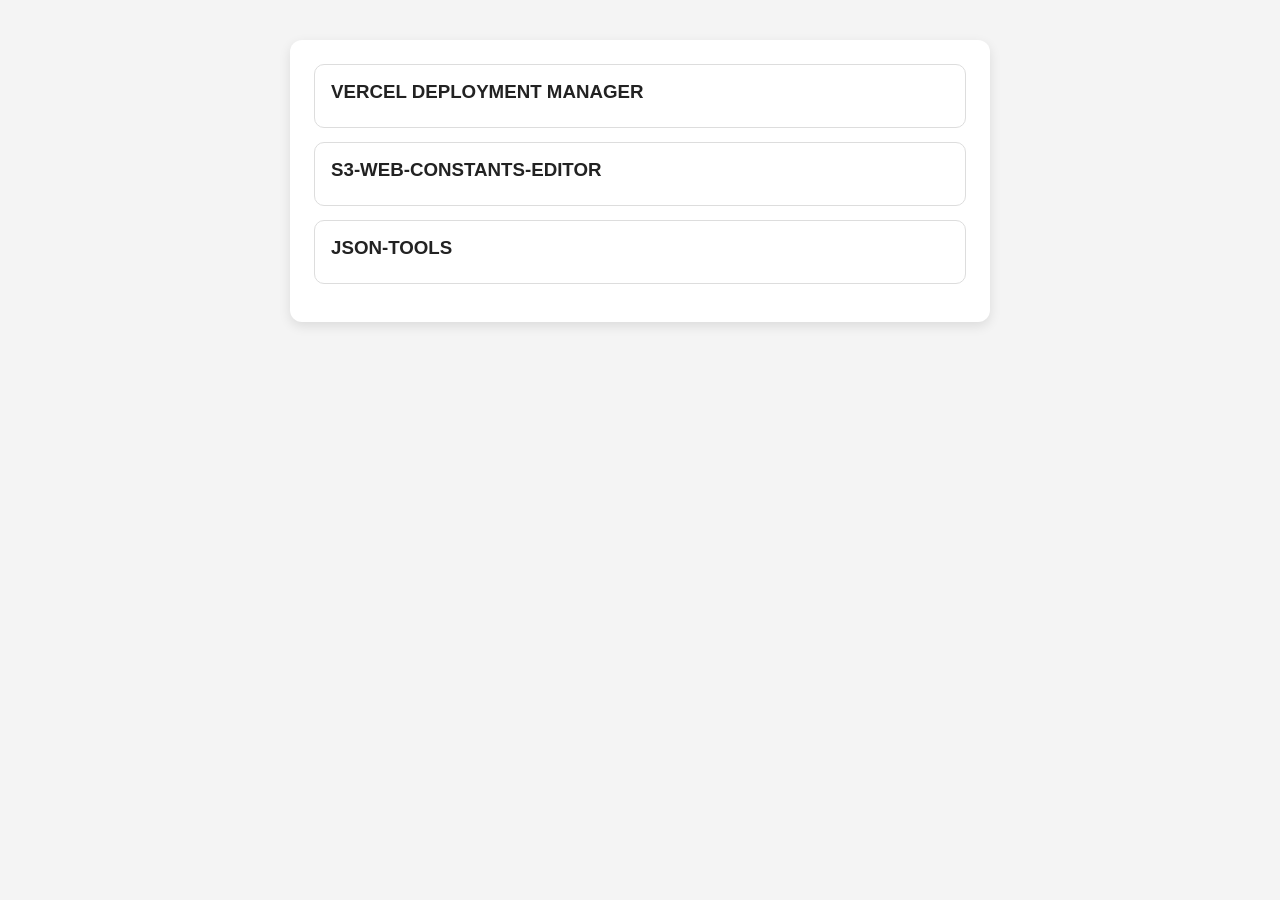
==== commit bda61d07: "json-tools" ====
--- a/index.html
+++ b/index.html
@@ -74,12 +74,14 @@
         name: "vercel deployment manager",
         url: "./vercel-deployment-manager.html"
       },
-    
       {
         name: "s3-web-constants-editor",
         url: "./s3-web-constants-editor/index.html"
       },
-   
+      {
+        name: "json-tools",
+        url: "./json-tools/index.html"
+      },
     ];
 
     const listContainer = document.getElementById("list");
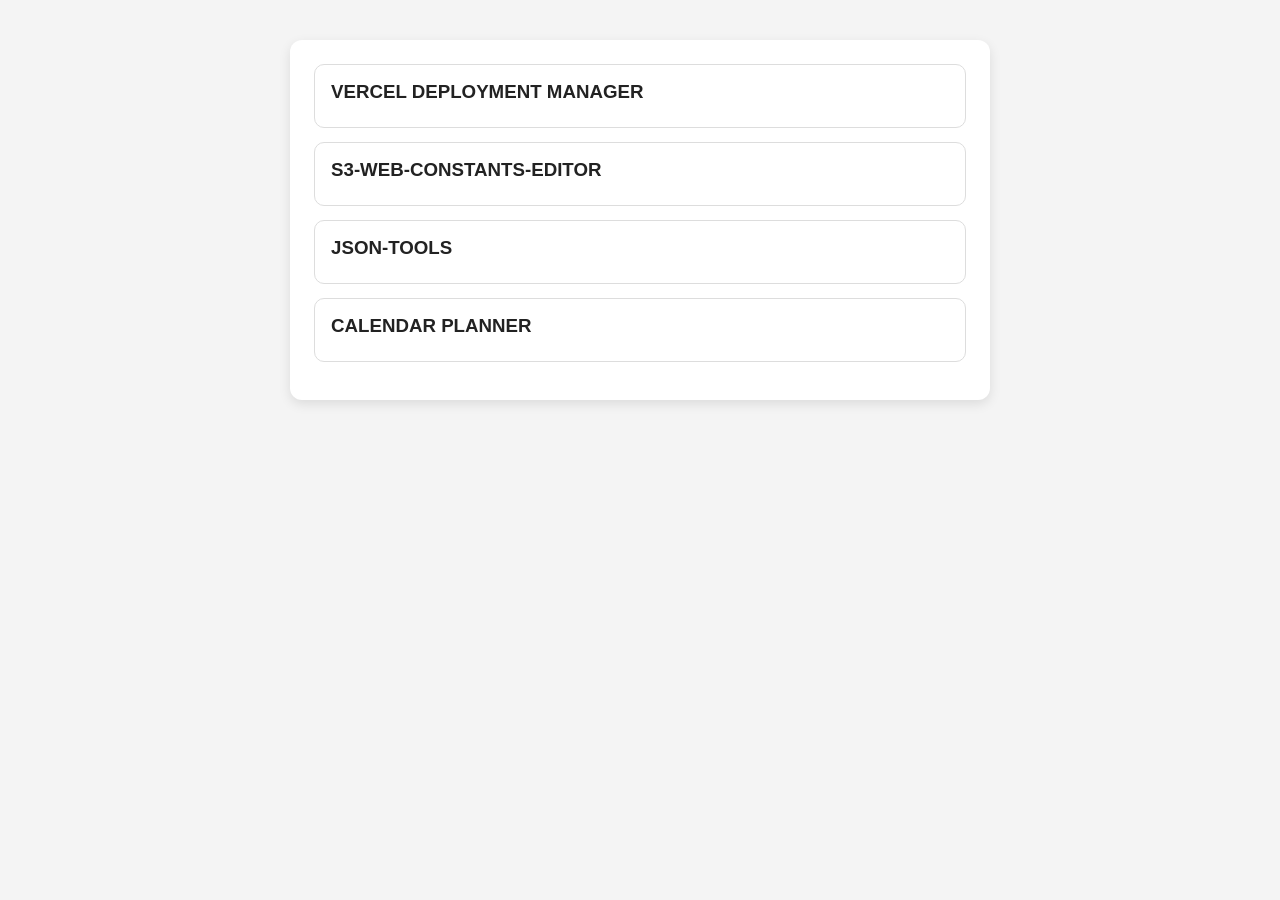
==== commit b2627e24: "Add Calendar planner" ====
--- a/index.html
+++ b/index.html
@@ -82,6 +82,10 @@
         name: "json-tools",
         url: "./json-tools/index.html"
       },
+      {
+        name: "calendar planner",
+        url: "./calendar-planner/index.html"
+      },
     ];
 
     const listContainer = document.getElementById("list");
